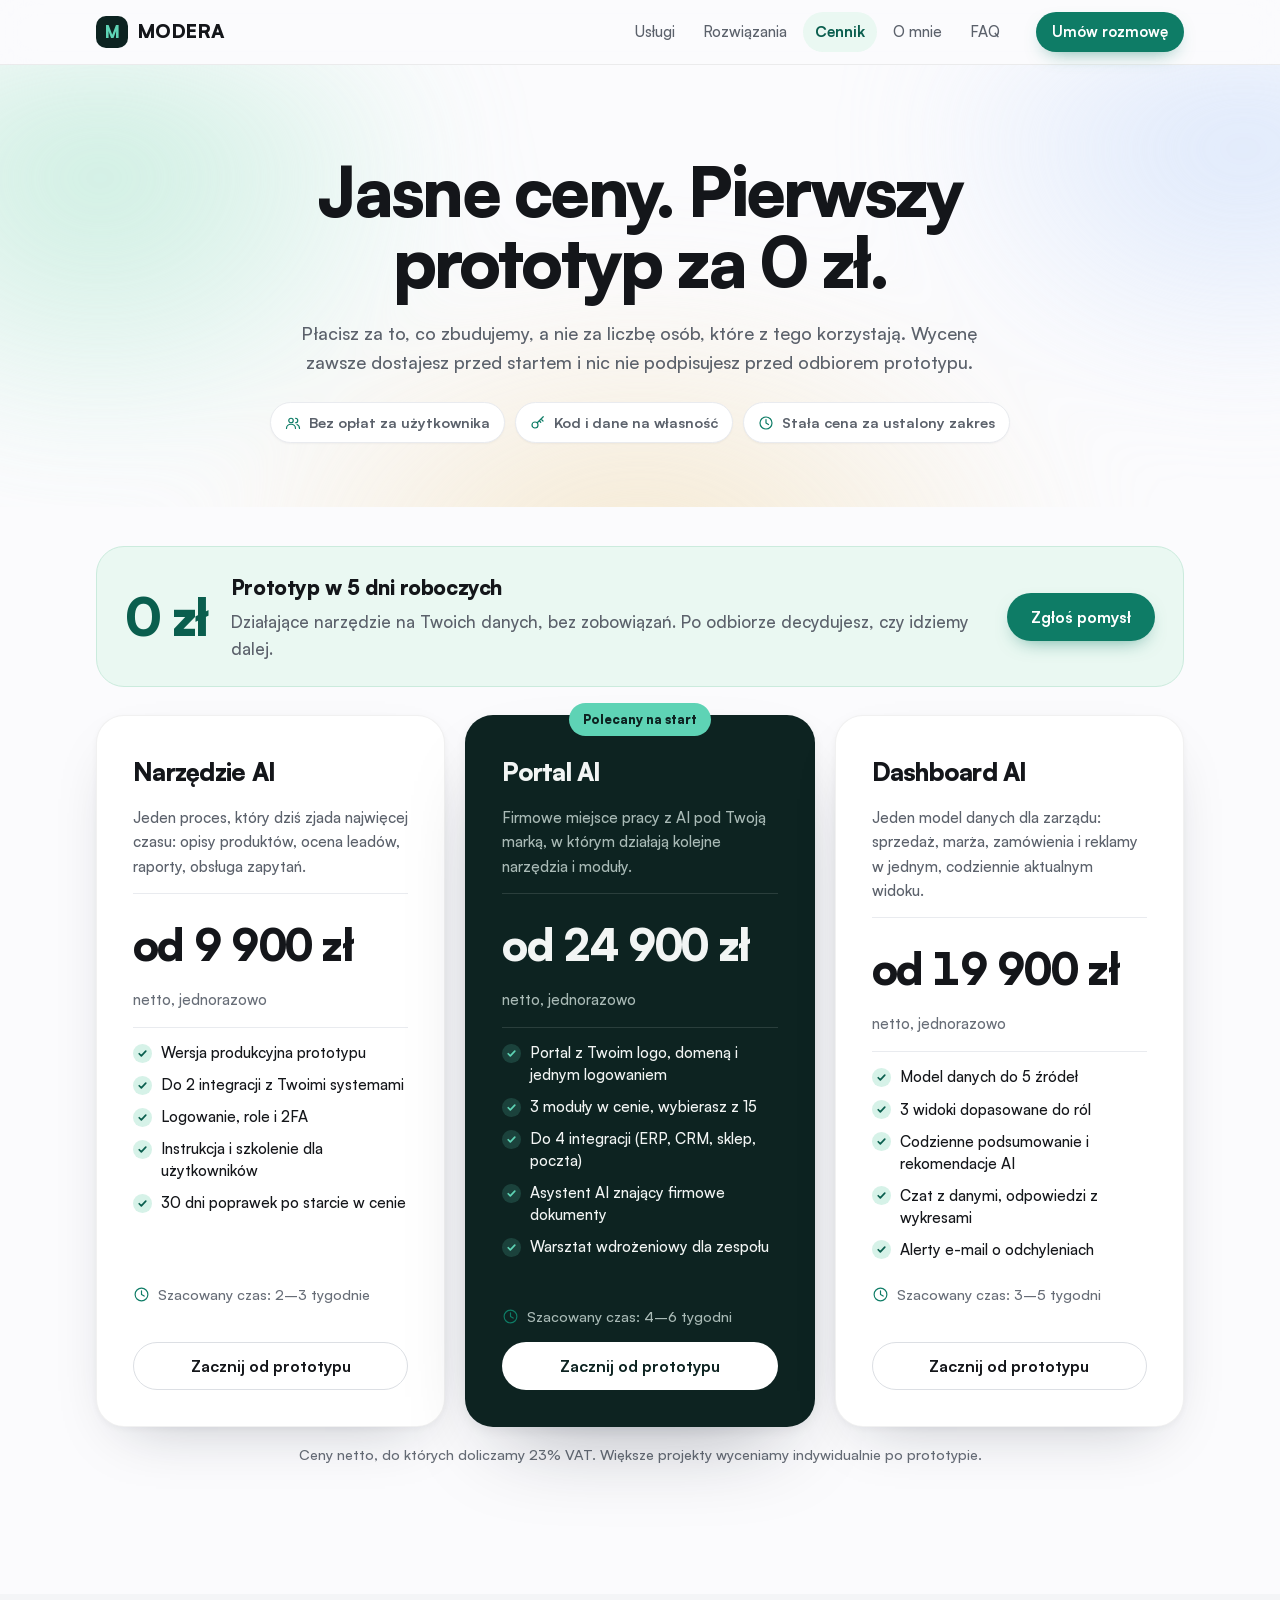
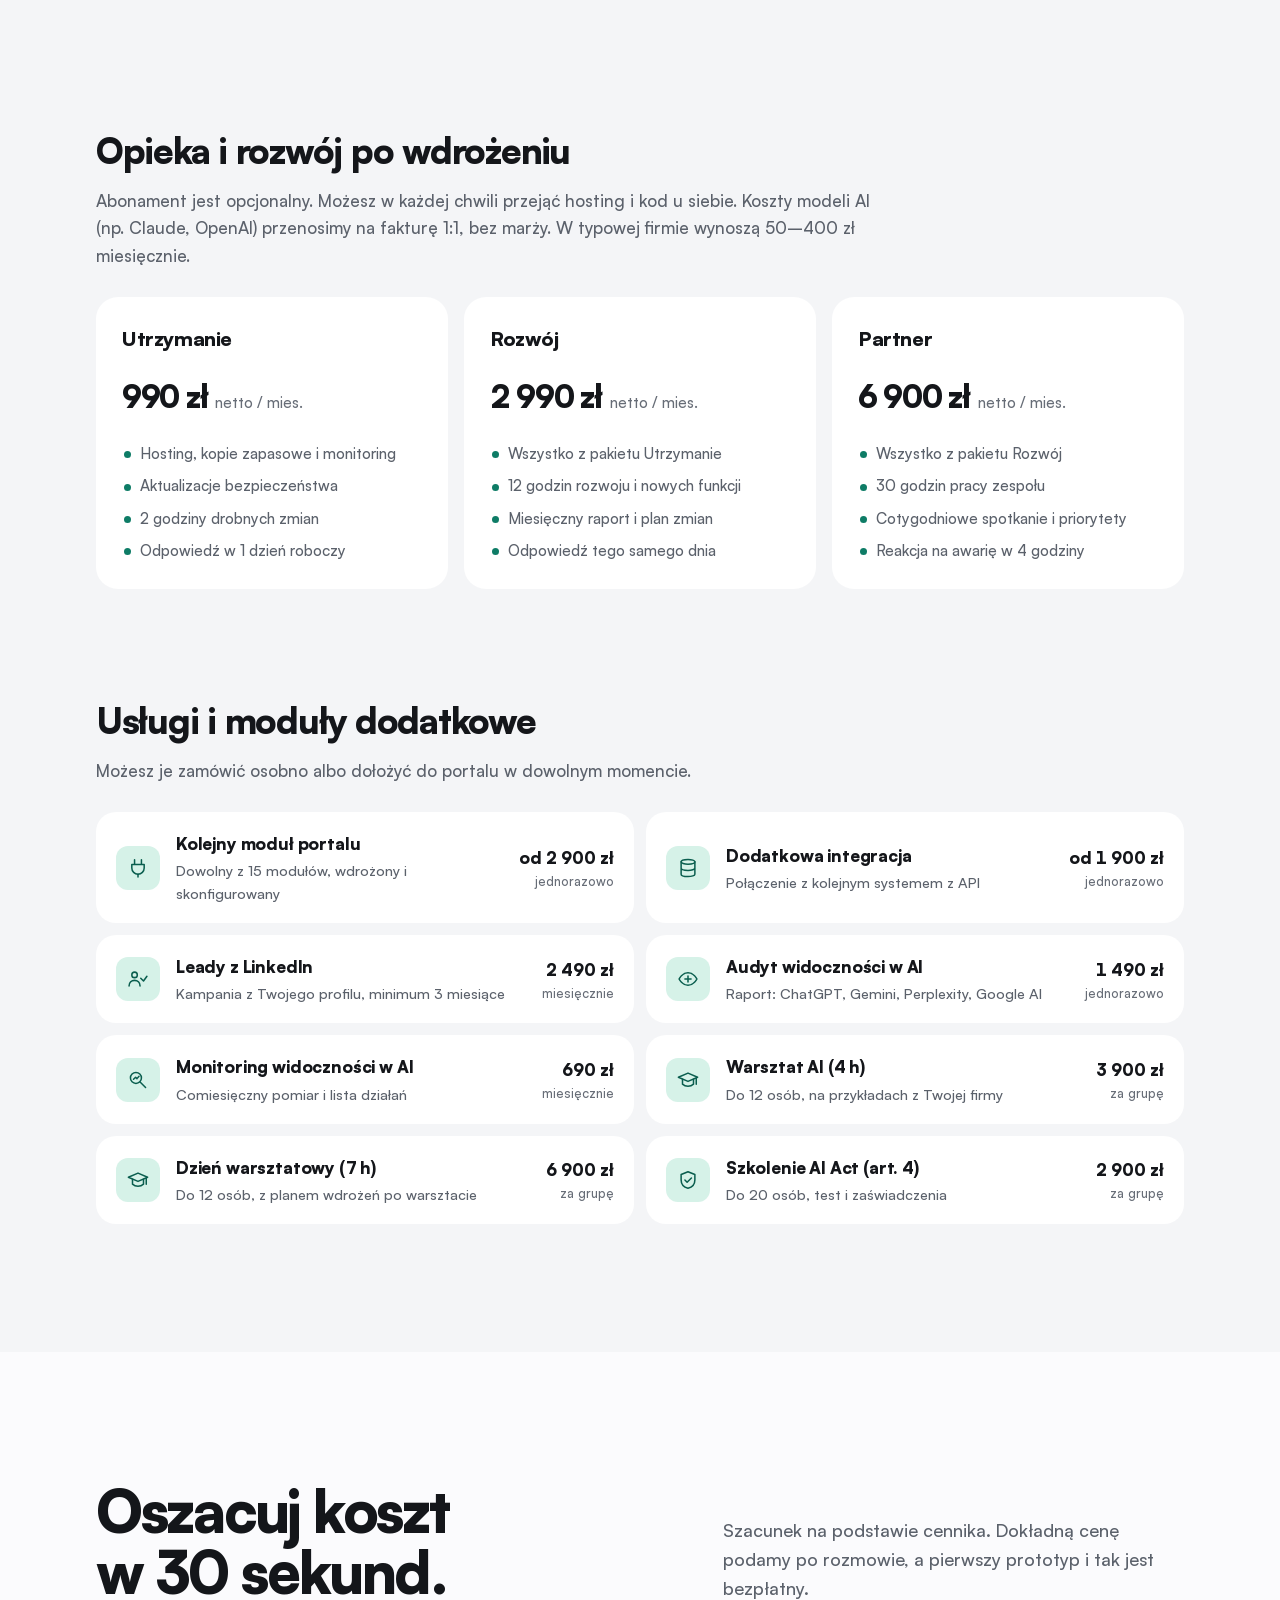
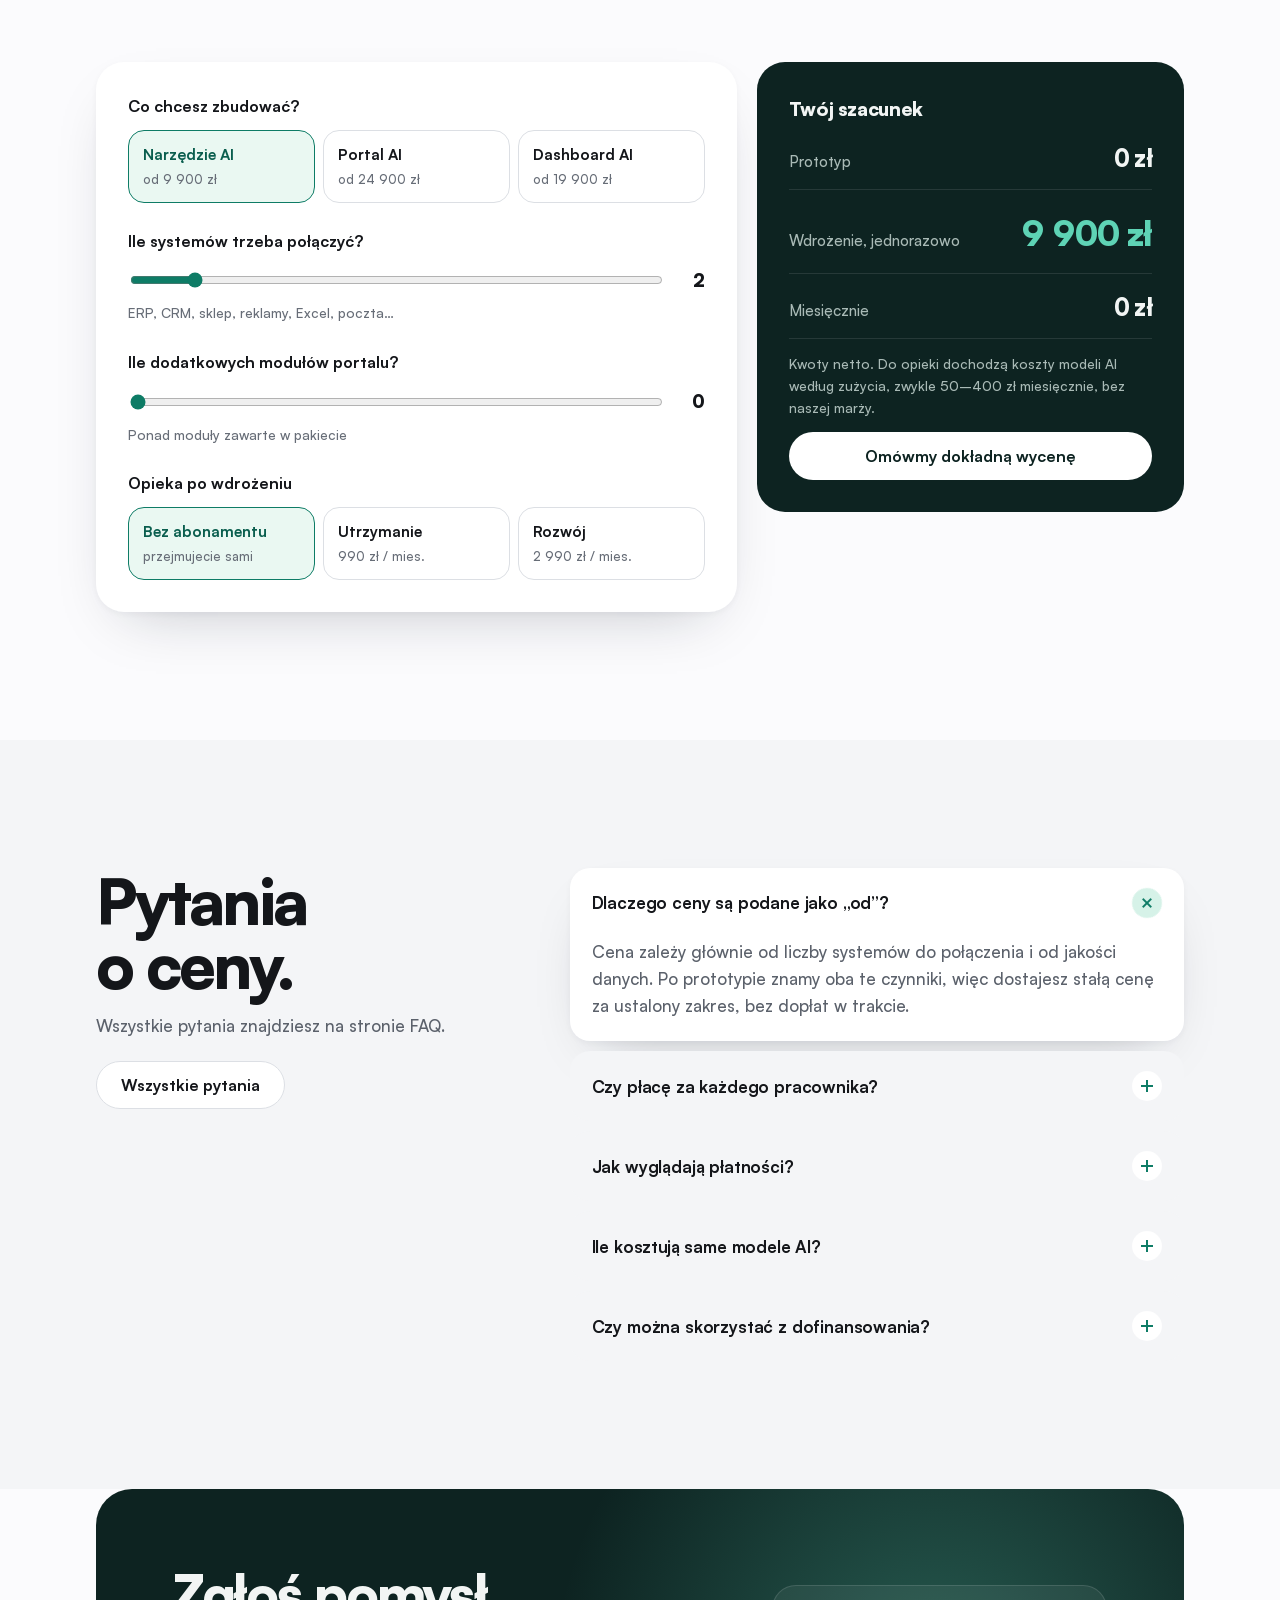
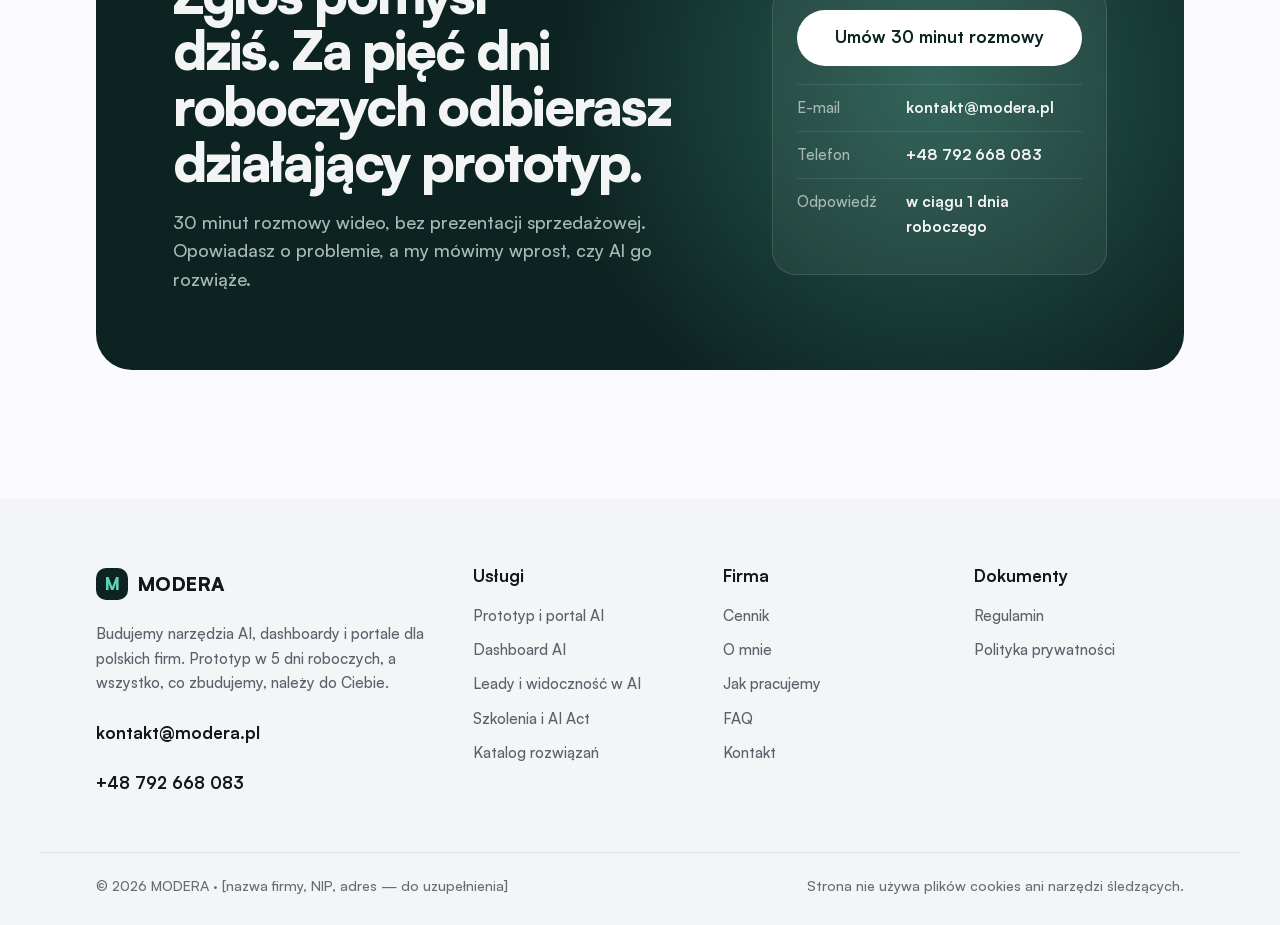
==== cennik.html @ 2c376080 "Nowa sekcja pod hero: systemy, portal AI, efekty" ====
<!DOCTYPE html>
<html lang="pl">
<head>
<meta charset="utf-8">
<meta name="viewport" content="width=device-width, initial-scale=1">
<title>Cennik — MODERA | Ceny wdrożeń AI, portalu i dashboardu</title>
<meta name="description" content="Przejrzyste ceny: prototyp w 5 dni za 0 zł, narzędzie AI od 9 900 zł, portal AI od 24 900 zł, dashboard AI od 19 900 zł. Bez opłat za użytkowników.">
<link rel="canonical" href="https://borkowskiprzemo098.github.io/modera/cennik.html">
<meta name="theme-color" content="#FBFBFD">
<meta property="og:type" content="website">
<meta property="og:locale" content="pl_PL">
<meta property="og:title" content="Cennik — MODERA | Ceny wdrożeń AI, portalu i dashboardu">
<meta property="og:description" content="Przejrzyste ceny: prototyp w 5 dni za 0 zł, narzędzie AI od 9 900 zł, portal AI od 24 900 zł, dashboard AI od 19 900 zł. Bez opłat za użytkowników.">
<meta property="og:image" content="https://borkowskiprzemo098.github.io/modera/assets/og.jpg">
<link rel="icon" href="assets/favicon.svg" type="image/svg+xml">
<link rel="preload" href="assets/fonts/satoshi-900.woff2" as="font" type="font/woff2" crossorigin>
<link rel="preload" href="assets/fonts/satoshi-500.woff2" as="font" type="font/woff2" crossorigin>
<link rel="stylesheet" href="styles.css">
</head>
<body class="page-cennik">
<svg width="0" height="0" class="sprite" aria-hidden="true">
  <defs>
    <symbol id="i-stats" viewBox="0 0 32 32"><path d="M5 27h22M8 22v-6M14 22V10M20 22v-9M26 22V6"/></symbol>
    <symbol id="i-consent" viewBox="0 0 32 32"><path d="M16 4 6 8v8c0 6 4.3 10.5 10 12 5.7-1.5 10-6 10-12V8L16 4Z"/><path d="m11.5 16 3.2 3.2L21 13"/></symbol>
    <symbol id="i-seo" viewBox="0 0 32 32"><circle cx="13" cy="13" r="8"/><path d="m19 19 8 8M9.5 15l3-3 2 2 3-3.5"/></symbol>
    <symbol id="i-aivis" viewBox="0 0 32 32"><path d="M3 16s5-9 13-9 13 9 13 9-5 9-13 9S3 16 3 16Z"/><path d="M16 11.5v9M11.5 16h9"/></symbol>
    <symbol id="i-cms" viewBox="0 0 32 32"><path d="M6 4h14l6 6v18H6V4Z"/><path d="M20 4v6h6M10 16h12M10 21h8"/></symbol>
    <symbol id="i-mail" viewBox="0 0 32 32"><path d="M4 7h24v18H4V7Z"/><path d="m4 8 12 10L28 8"/></symbol>
    <symbol id="i-campaign" viewBox="0 0 32 32"><path d="M5 13v6h5l11 6V7L10 13H5Z"/><path d="M10 19l2 7h4l-2-7M25 12v8"/></symbol>
    <symbol id="i-style" viewBox="0 0 32 32"><path d="M4 4h10v24H4V4Z"/><path d="M14 9l7-3 7 16-14 6"/><path d="M4 11h10M4 18h10"/></symbol>
    <symbol id="i-chat" viewBox="0 0 32 32"><path d="M4 5h18v12H11l-5 4v-4H4V5Z"/><path d="M22 11h6v12h-2v4l-5-4h-8v-2"/></symbol>
    <symbol id="i-funnel" viewBox="0 0 32 32"><path d="M4 5h24l-9 11v10l-6 3V16L4 5Z"/></symbol>
    <symbol id="i-share" viewBox="0 0 32 32"><path d="M13 19l6-6"/><path d="M11 14 8 17a4.2 4.2 0 0 0 6 6l3-3M21 18l3-3a4.2 4.2 0 0 0-6-6l-3 3"/></symbol>
    <symbol id="i-ask" viewBox="0 0 32 32"><path d="M4 5h24v17H13l-6 5v-5H4V5Z"/><path d="M10 17v-3M15 17v-6M20 17v-4"/></symbol>
    <symbol id="i-wave" viewBox="0 0 32 32"><path d="M4 16h3M9 11v10M13 7v18M17 12v8M21 9v14M25 14v4M28 16h1"/></symbol>
    <symbol id="i-plug" viewBox="0 0 32 32"><path d="M11 4v7M21 4v7M7 11h18v5a9 9 0 0 1-18 0v-5Z"/><path d="M16 25v4"/></symbol>
    <symbol id="i-lock" viewBox="0 0 32 32"><path d="M7 14h18v14H7V14Z"/><path d="M11 14V9a5 5 0 0 1 10 0v5M16 19v4"/></symbol>
    <symbol id="i-build" viewBox="0 0 32 32"><path d="M4 28h24M7 28V14l9-8 9 8v14"/><path d="M13 28v-8h6v8"/></symbol>
    <symbol id="i-data" viewBox="0 0 32 32"><ellipse cx="16" cy="7" rx="10" ry="3.5"/><path d="M6 7v18c0 2 4.5 3.5 10 3.5S26 27 26 25V7M6 16c0 2 4.5 3.5 10 3.5S26 18 26 16"/></symbol>
    <symbol id="i-people" viewBox="0 0 32 32"><circle cx="11" cy="10" r="4"/><path d="M3 26c0-5 3.6-8 8-8s8 3 8 8"/><path d="M20 15l4 4 5-7"/></symbol>
    <symbol id="i-school" viewBox="0 0 32 32"><path d="m2 12 14-6 14 6-14 6-14-6Z"/><path d="M8 15v7c2.5 2.3 5 3 8 3s5.5-.7 8-3v-7M28 13v9"/></symbol>
    <symbol id="i-yes" viewBox="0 0 32 32"><path d="m7 16.5 6 6L25 10"/></symbol>
    <symbol id="i-no" viewBox="0 0 32 32"><path d="m9 9 14 14M23 9 9 23"/></symbol>
    <symbol id="i-part" viewBox="0 0 32 32"><path d="M8 16h16"/></symbol>
    <symbol id="i-arrow" viewBox="0 0 32 32"><path d="M5 16h21M18 8l8 8-8 8"/></symbol>
    <symbol id="i-chev" viewBox="0 0 32 32"><path d="m12 7 9 9-9 9"/></symbol>
    <symbol id="i-flag" viewBox="0 0 32 32"><path d="M7 29V4M7 5h17l-4 6 4 6H7"/></symbol>
    <symbol id="i-users" viewBox="0 0 32 32"><circle cx="12" cy="11" r="4.5"/><path d="M3 27c0-5 4-8.5 9-8.5s9 3.5 9 8.5M21 6.5a4.5 4.5 0 0 1 0 9M24 19c3 1 5 3.8 5 8"/></symbol>
    <symbol id="i-key" viewBox="0 0 32 32"><circle cx="10" cy="20" r="6"/><path d="m14.5 15.5 12-12M22 8l4 4M18.5 11.5l3 3"/></symbol>
    <symbol id="i-cart" viewBox="0 0 32 32"><path d="M3 5h4l3 15h15l3-10H9"/><circle cx="12" cy="26" r="2"/><circle cx="23" cy="26" r="2"/></symbol>
    <symbol id="i-sheet" viewBox="0 0 32 32"><path d="M5 5h22v22H5V5Z"/><path d="M5 12h22M5 19h22M13 5v22"/></symbol>
    <symbol id="i-bell" viewBox="0 0 32 32"><path d="M8 22V14a8 8 0 0 1 16 0v8l2 3H6l2-3Z"/><path d="M13 28h6"/></symbol>
    <symbol id="i-spark" viewBox="0 0 32 32"><path d="M16 3v7M16 22v7M3 16h7M22 16h7M7 7l5 5M20 20l5 5M25 7l-5 5M12 20l-5 5"/></symbol>
    <symbol id="i-clock" viewBox="0 0 32 32"><circle cx="16" cy="16" r="12"/><path d="M16 9v7l5 3"/></symbol>
  </defs>
</svg>
<a class="skip" href="#main">Przejdź do treści</a>
<header class="bar" id="top">
  <div class="bar__in">
    <a class="brand" href="index.html">
      <span class="brand__mark" aria-hidden="true">M</span><span class="brand__word">MODERA</span>
    </a>
    <nav class="nav" id="nav" aria-label="Główna nawigacja">
      <a href="index.html#uslugi" data-nav="uslugi">Usługi</a>
      <a href="rozwiazania.html" data-nav="rozwiazania">Rozwiązania</a>
      <a href="cennik.html" data-nav="cennik" aria-current="page">Cennik</a>
      <a href="o-mnie.html" data-nav="o-mnie">O mnie</a>
      <a href="faq.html" data-nav="faq">FAQ</a>
      <a class="nav__cta" href="#kontakt">Umów rozmowę</a>
    </nav>
    <a class="pill pill--accent pill--sm bar__cta" href="#kontakt">Umów rozmowę</a>
    <button class="burger" type="button" aria-expanded="false" aria-controls="nav" aria-label="Otwórz menu"><span></span><span></span></button>
  </div>
</header>

<main id="main">
<section class="phero" aria-labelledby="price-h">
  <div class="hero__glow" aria-hidden="true"></div>
  <div class="wrap">
    <h1 id="price-h">Jasne ceny. Pierwszy prototyp za&nbsp;0&nbsp;zł.</h1>
    <p class="phero__lead">Płacisz za to, co zbudujemy, a nie za liczbę osób, które z tego korzystają. Wycenę zawsze dostajesz przed startem i nic nie podpisujesz przed odbiorem prototypu.</p>
    <div class="phero__meta">
      <span class="tag"><svg class="ic"><use href="#i-users"/></svg>Bez opłat za użytkownika</span>
      <span class="tag"><svg class="ic"><use href="#i-key"/></svg>Kod i dane na własność</span>
      <span class="tag"><svg class="ic"><use href="#i-clock"/></svg>Stała cena za ustalony zakres</span>
    </div>
  </div>
</section>

<section class="sec sec--tight" aria-labelledby="plans-h">
  <div class="wrap">
    <h2 id="plans-h" class="sr">Pakiety wdrożeniowe</h2>
    <div class="free">
      <span class="free__n">0 zł</span>
      <div><h3>Prototyp w 5 dni roboczych</h3><p>Działające narzędzie na Twoich danych, bez zobowiązań. Po odbiorze decydujesz, czy idziemy dalej.</p></div>
      <a class="pill pill--accent" href="#kontakt">Zgłoś pomysł</a>
    </div>

    <div class="plans">
      <article class="plan">
        <h3>Narzędzie AI</h3>
        <p class="plan__for">Jeden proces, który dziś zjada najwięcej czasu: opisy produktów, ocena leadów, raporty, obsługa zapytań.</p>
        <p class="plan__price"><b>od 9 900 zł</b><span>netto, jednorazowo</span></p>
        <ul>
          <li>Wersja produkcyjna prototypu</li>
          <li>Do 2 integracji z Twoimi systemami</li>
          <li>Logowanie, role i 2FA</li>
          <li>Instrukcja i szkolenie dla użytkowników</li>
          <li>30 dni poprawek po starcie w cenie</li>
        </ul>
        <p class="plan__time"><svg class="ic"><use href="#i-clock"/></svg>Szacowany czas: 2–3 tygodnie</p>
        <a class="pill pill--ghost" href="#kontakt">Zacznij od prototypu</a>
      </article>

      <article class="plan plan--hot">
        <span class="plan__badge">Polecany na start</span>
        <h3>Portal AI</h3>
        <p class="plan__for">Firmowe miejsce pracy z AI pod Twoją marką, w którym działają kolejne narzędzia i moduły.</p>
        <p class="plan__price"><b>od 24 900 zł</b><span>netto, jednorazowo</span></p>
        <ul>
          <li>Portal z Twoim logo, domeną i jednym logowaniem</li>
          <li>3 moduły w cenie, wybierasz z 15</li>
          <li>Do 4 integracji (ERP, CRM, sklep, poczta)</li>
          <li>Asystent AI znający firmowe dokumenty</li>
          <li>Warsztat wdrożeniowy dla zespołu</li>
        </ul>
        <p class="plan__time"><svg class="ic"><use href="#i-clock"/></svg>Szacowany czas: 4–6 tygodni</p>
        <a class="pill pill--light" href="#kontakt">Zacznij od prototypu</a>
      </article>

      <article class="plan">
        <h3>Dashboard AI</h3>
        <p class="plan__for">Jeden model danych dla zarządu: sprzedaż, marża, zamówienia i reklamy w jednym, codziennie aktualnym widoku.</p>
        <p class="plan__price"><b>od 19 900 zł</b><span>netto, jednorazowo</span></p>
        <ul>
          <li>Model danych do 5 źródeł</li>
          <li>3 widoki dopasowane do ról</li>
          <li>Codzienne podsumowanie i rekomendacje AI</li>
          <li>Czat z danymi, odpowiedzi z wykresami</li>
          <li>Alerty e-mail o odchyleniach</li>
        </ul>
        <p class="plan__time"><svg class="ic"><use href="#i-clock"/></svg>Szacowany czas: 3–5 tygodni</p>
        <a class="pill pill--ghost" href="#kontakt">Zacznij od prototypu</a>
      </article>
    </div>
    <p class="vat">Ceny netto, do których doliczamy 23% VAT. Większe projekty wyceniamy indywidualnie po prototypie.</p>
  </div>
</section>

<section class="sec sec--grey" aria-labelledby="care-h">
  <div class="wrap">
    <div class="block">
      <h2 id="care-h" class="sub-h">Opieka i rozwój po wdrożeniu</h2>
      <p class="sub-p">Abonament jest opcjonalny. Możesz w każdej chwili przejąć hosting i kod u siebie. Koszty modeli AI (np. Claude, OpenAI) przenosimy na fakturę 1:1, bez marży. W typowej firmie wynoszą 50–400 zł miesięcznie.</p>
      <div class="care">
        <article class="care__card">
          <h3>Utrzymanie</h3>
          <p class="plan__price"><b>990 zł</b><span>netto / mies.</span></p>
          <ul><li>Hosting, kopie zapasowe i monitoring</li><li>Aktualizacje bezpieczeństwa</li><li>2 godziny drobnych zmian</li><li>Odpowiedź w 1 dzień roboczy</li></ul>
        </article>
        <article class="care__card">
          <h3>Rozwój</h3>
          <p class="plan__price"><b>2 990 zł</b><span>netto / mies.</span></p>
          <ul><li>Wszystko z pakietu Utrzymanie</li><li>12 godzin rozwoju i nowych funkcji</li><li>Miesięczny raport i plan zmian</li><li>Odpowiedź tego samego dnia</li></ul>
        </article>
        <article class="care__card">
          <h3>Partner</h3>
          <p class="plan__price"><b>6 900 zł</b><span>netto / mies.</span></p>
          <ul><li>Wszystko z pakietu Rozwój</li><li>30 godzin pracy zespołu</li><li>Cotygodniowe spotkanie i priorytety</li><li>Reakcja na awarię w 4 godziny</li></ul>
        </article>
      </div>
    </div>

    <div class="block">
      <h2 class="sub-h">Usługi i moduły dodatkowe</h2>
      <p class="sub-p">Możesz je zamówić osobno albo dołożyć do portalu w dowolnym momencie.</p>
      <div class="addons">
        <div class="addon"><span class="tile-ic"><svg class="ic"><use href="#i-plug"/></svg></span><div><h3>Kolejny moduł portalu</h3><p>Dowolny z 15 modułów, wdrożony i skonfigurowany</p></div><b>od 2 900 zł<small>jednorazowo</small></b></div>
        <div class="addon"><span class="tile-ic"><svg class="ic"><use href="#i-data"/></svg></span><div><h3>Dodatkowa integracja</h3><p>Połączenie z kolejnym systemem z API</p></div><b>od 1 900 zł<small>jednorazowo</small></b></div>
        <div class="addon"><span class="tile-ic"><svg class="ic"><use href="#i-people"/></svg></span><div><h3>Leady z LinkedIn</h3><p>Kampania z Twojego profilu, minimum 3 miesiące</p></div><b>2 490 zł<small>miesięcznie</small></b></div>
        <div class="addon"><span class="tile-ic"><svg class="ic"><use href="#i-aivis"/></svg></span><div><h3>Audyt widoczności w AI</h3><p>Raport: ChatGPT, Gemini, Perplexity, Google AI</p></div><b>1 490 zł<small>jednorazowo</small></b></div>
        <div class="addon"><span class="tile-ic"><svg class="ic"><use href="#i-seo"/></svg></span><div><h3>Monitoring widoczności w AI</h3><p>Comiesięczny pomiar i lista działań</p></div><b>690 zł<small>miesięcznie</small></b></div>
        <div class="addon"><span class="tile-ic"><svg class="ic"><use href="#i-school"/></svg></span><div><h3>Warsztat AI (4 h)</h3><p>Do 12 osób, na przykładach z Twojej firmy</p></div><b>3 900 zł<small>za grupę</small></b></div>
        <div class="addon"><span class="tile-ic"><svg class="ic"><use href="#i-school"/></svg></span><div><h3>Dzień warsztatowy (7 h)</h3><p>Do 12 osób, z planem wdrożeń po warsztacie</p></div><b>6 900 zł<small>za grupę</small></b></div>
        <div class="addon"><span class="tile-ic"><svg class="ic"><use href="#i-consent"/></svg></span><div><h3>Szkolenie AI Act (art. 4)</h3><p>Do 20 osób, test i zaświadczenia</p></div><b>2 900 zł<small>za grupę</small></b></div>
      </div>
    </div>
  </div>
</section>

<section class="sec" id="kalkulator" aria-labelledby="est-h">
  <div class="wrap">
    <div class="head">
      <h2 id="est-h">Oszacuj koszt w&nbsp;30 sekund.</h2>
      <p>Szacunek na podstawie cennika. Dokładną cenę podamy po rozmowie, a pierwszy prototyp i tak jest bezpłatny.</p>
    </div>
    <div class="est" id="est">
      <div class="est__form" role="group" aria-label="Parametry wyceny">
        <fieldset>
          <legend>Co chcesz zbudować?</legend>
          <div class="seg">
            <label><input type="radio" name="base" value="9900" checked><span>Narzędzie AI<small>od 9 900 zł</small></span></label>
            <label><input type="radio" name="base" value="24900"><span>Portal AI<small>od 24 900 zł</small></span></label>
            <label><input type="radio" name="base" value="19900"><span>Dashboard AI<small>od 19 900 zł</small></span></label>
          </div>
        </fieldset>
        <fieldset>
          <legend>Ile systemów trzeba połączyć?</legend>
          <div class="range"><input type="range" name="int" min="1" max="10" value="2" aria-label="Liczba systemów do połączenia"><output name="intOut">2</output><small>ERP, CRM, sklep, reklamy, Excel, poczta…</small></div>
        </fieldset>
        <fieldset>
          <legend>Ile dodatkowych modułów portalu?</legend>
          <div class="range"><input type="range" name="mod" min="0" max="12" value="0" aria-label="Liczba dodatkowych modułów"><output name="modOut">0</output><small>Ponad moduły zawarte w pakiecie</small></div>
        </fieldset>
        <fieldset>
          <legend>Opieka po wdrożeniu</legend>
          <div class="seg">
            <label><input type="radio" name="care" value="0" checked><span>Bez abonamentu<small>przejmujecie sami</small></span></label>
            <label><input type="radio" name="care" value="990"><span>Utrzymanie<small>990 zł / mies.</small></span></label>
            <label><input type="radio" name="care" value="2990"><span>Rozwój<small>2 990 zł / mies.</small></span></label>
          </div>
        </fieldset>
      </div>
      <aside class="est__out" aria-live="polite">
        <h3>Twój szacunek</h3>
        <div class="est__row"><span>Prototyp</span><b>0 zł</b></div>
        <div class="est__row est__row--big"><span>Wdrożenie, jednorazowo</span><b id="estOne">9 900 zł</b></div>
        <div class="est__row"><span>Miesięcznie</span><b id="estMon">0 zł</b></div>
        <p class="est__note">Kwoty netto. Do opieki dochodzą koszty modeli AI według zużycia, zwykle 50–400 zł miesięcznie, bez naszej marży.</p>
        <a class="pill pill--light pill--block" href="#kontakt">Omówmy dokładną wycenę</a>
      </aside>
    </div>
  </div>
</section>

<section class="sec sec--grey" aria-labelledby="pfaq-h">
  <div class="wrap faq">
    <div class="faq__head">
      <h2 id="pfaq-h">Pytania o&nbsp;ceny.</h2>
      <p>Wszystkie pytania znajdziesz na stronie FAQ.</p>
      <a class="pill pill--ghost" href="faq.html">Wszystkie pytania</a>
    </div>
    <div class="faq__list">
      <details open><summary>Dlaczego ceny są podane jako „od”?</summary><p>Cena zależy głównie od liczby systemów do połączenia i od jakości danych. Po prototypie znamy oba te czynniki, więc dostajesz stałą cenę za ustalony zakres, bez dopłat w trakcie.</p></details>
      <details><summary>Czy płacę za każdego pracownika?</summary><p>Nie. Zapraszasz tyle osób, ile potrzebujesz. Płacisz za wdrożenie i ewentualnie za opiekę, nigdy za liczbę kont.</p></details>
      <details><summary>Jak wyglądają płatności?</summary><p>Standardowo 40% przy starcie wersji produkcyjnej, 60% po odbiorze. Abonament opieki rozliczamy miesięcznie z góry, z miesięcznym okresem wypowiedzenia.</p></details>
      <details><summary>Ile kosztują same modele AI?</summary><p>To zależy od intensywności użycia. W typowej firmie 10–50 osób wynoszą od 50 do 400 zł miesięcznie. Przenosimy je na fakturę 1:1 albo podpinamy Twoje konto u dostawcy.</p></details>
      <details><summary>Czy można skorzystać z dofinansowania?</summary><p>Wiele programów regionalnych i KPO wspiera cyfryzację MŚP. Na życzenie przygotujemy opis zakresu i harmonogram potrzebny do wniosku.</p></details>
    </div>
  </div>
</section>
<section class="cta-sec" id="kontakt" aria-labelledby="cta-h">
  <div class="wrap">
    <div class="cta">
      <div class="cta__copy">
        <h2 id="cta-h">Zgłoś pomysł dziś. Za pięć dni roboczych odbierasz działający prototyp.</h2>
        <p>30 minut rozmowy wideo, bez prezentacji sprzedażowej. Opowiadasz o problemie, a my mówimy wprost, czy AI go rozwiąże.</p>
      </div>
      <div class="cta__card">
        <a class="pill pill--light pill--lg pill--block" href="mailto:kontakt@modera.pl?subject=Bezp%C5%82atna%20rozmowa%20%E2%80%94%20prototyp%20w%205%20dni">Umów 30 minut rozmowy</a>
        <dl>
          <div><dt>E-mail</dt><dd><a href="mailto:kontakt@modera.pl">kontakt@modera.pl</a></dd></div>
          <div><dt>Telefon</dt><dd><a href="tel:+48792668083">+48 792 668 083</a></dd></div>
          <div><dt>Odpowiedź</dt><dd>w ciągu 1 dnia roboczego</dd></div>
        </dl>
      </div>
    </div>
  </div>
</section>

</main>
<footer class="foot">
  <div class="wrap foot__grid">
    <div>
      <a class="brand" href="index.html"><span class="brand__mark" aria-hidden="true">M</span><span class="brand__word">MODERA</span></a>
      <p class="foot__about">Budujemy narzędzia AI, dashboardy i portale dla polskich firm. Prototyp w 5 dni roboczych, a wszystko, co zbudujemy, należy do Ciebie.</p>
      <p class="foot__contact"><a href="mailto:kontakt@modera.pl">kontakt@modera.pl</a><a href="tel:+48792668083">+48 792 668 083</a></p>
    </div>
    <nav aria-label="Usługi"><p class="foot__h">Usługi</p><a href="index.html#portal">Prototyp i portal AI</a><a href="index.html#dashboard">Dashboard AI</a><a href="index.html#leady">Leady i widoczność w AI</a><a href="index.html#szkolenia">Szkolenia i AI Act</a><a href="rozwiazania.html">Katalog rozwiązań</a></nav>
    <nav aria-label="Firma"><p class="foot__h">Firma</p><a href="cennik.html">Cennik</a><a href="o-mnie.html">O mnie</a><a href="index.html#tydzien">Jak pracujemy</a><a href="faq.html">FAQ</a><a href="#kontakt">Kontakt</a></nav>
    <nav aria-label="Dokumenty"><p class="foot__h">Dokumenty</p><a href="regulamin.html">Regulamin</a><a href="polityka-prywatnosci.html">Polityka prywatności</a></nav>
  </div>
  <div class="wrap foot__legal"><span>© 2026 MODERA · [nazwa firmy, NIP, adres — do uzupełnienia]</span><span>Strona nie używa plików cookies ani narzędzi śledzących.</span></div>
</footer>

<script src="app.js" defer></script>
</body>
</html>
---- styles.css ----
/* MODERA — jasny bento (inspiracja: oryginał + portfolio PBDesign) */
@font-face{font-family:"Satoshi";src:url(assets/fonts/satoshi-500.woff2) format("woff2");font-weight:400 500;font-style:normal;font-display:swap}
@font-face{font-family:"Satoshi";src:url(assets/fonts/satoshi-700.woff2) format("woff2");font-weight:600 700;font-style:normal;font-display:swap}
@font-face{font-family:"Satoshi";src:url(assets/fonts/satoshi-900.woff2) format("woff2");font-weight:800 900;font-style:normal;font-display:swap}
@view-transition{navigation:auto}
::view-transition-old(root),::view-transition-new(root){animation-duration:.28s;animation-timing-function:cubic-bezier(.22,1,.36,1)}
:root{
  --paper:#FBFBFD;
  --grey:#F4F5F7;
  --grey-2:#E9EBEF;
  --line:#DCDFE4;
  --ink:#14161A;
  --ink-2:#5B616B;
  --ink-3:#676D77;
  --accent:#0E7C66;
  --accent-deep:#0A5E4E;
  --accent-hi:#5ED3B5;
  --mint:#D6F2E8;
  --mint-2:#EAF8F2;
  --sky:#DDE8FB;
  --dark:#0D2321;
  --dark-2:#14332F;
  --on-dark:#F2F5F4;
  --on-dark-2:#A9BAB6;
  --up:#0E7C66;
  --down:#C2410C;

  --f:"Satoshi",-apple-system,BlinkMacSystemFont,"Segoe UI",system-ui,sans-serif;
  --wrap:1200px;
  --gut:clamp(16px,5vw,56px);
  --sec:clamp(80px,10vw,140px);
  --r:28px;
  --r-sm:18px;
  --ease:cubic-bezier(.22,1,.36,1);
  --shadow:0 2px 6px rgba(16,24,40,.04),0 24px 60px -30px rgba(16,24,40,.28);
  --shadow-lg:0 4px 12px rgba(16,24,40,.06),0 40px 90px -40px rgba(16,24,40,.38);
  color-scheme:light;
}
*,*::before,*::after{box-sizing:border-box}
html{scroll-behavior:smooth;scroll-padding-top:80px;-webkit-text-size-adjust:100%}
body{margin:0;background:var(--paper);color:var(--ink);font:500 1.0625rem/1.6 var(--f);-webkit-font-smoothing:antialiased;overflow-x:hidden}
img,video,svg{display:block;max-width:100%}
a{color:inherit;text-underline-offset:.2em}
h1,h2,h3{margin:0;font-weight:900;letter-spacing:-.03em;text-wrap:balance}
p{margin:0}
::selection{background:var(--accent);color:#fff}
:focus-visible{outline:3px solid var(--accent);outline-offset:3px}
.sec--dark :focus-visible,.cta :focus-visible{outline-color:var(--accent-hi)}
html{scrollbar-color:#C4C8CF var(--paper)}
::-webkit-scrollbar{width:11px;height:11px}
::-webkit-scrollbar-track{background:var(--paper)}
::-webkit-scrollbar-thumb{background:#C4C8CF;border-radius:99px;border:3px solid var(--paper)}
.sr{position:absolute;width:1px;height:1px;overflow:hidden;clip:rect(0 0 0 0);white-space:nowrap}
.skip{position:absolute;left:12px;top:-60px;z-index:100;background:var(--ink);color:#fff;padding:10px 16px;border-radius:99px;font-weight:700}
.skip:focus{top:12px}
.sprite{position:absolute}
.ic{width:1.1em;height:1.1em;fill:none;stroke:currentColor;stroke-width:2.2;stroke-linecap:round;stroke-linejoin:round;flex:none}
.wrap{max-width:var(--wrap);margin:0 auto;padding:0 var(--gut)}
.accent{color:var(--accent)}
b,strong{font-weight:700}

/* ---------- buttons ---------- */
.pill{display:inline-flex;align-items:center;justify-content:center;gap:.5em;min-height:48px;padding:.8em 1.5em;border-radius:999px;font:700 1rem/1 var(--f);text-decoration:none;border:0;cursor:pointer;transition:background-color .2s,transform .3s var(--ease),box-shadow .3s var(--ease)}
.pill--sm{min-height:40px;padding:.6em 1.1em;font-size:.92rem}
.pill--lg{min-height:56px;padding:.9em 1.8em;font-size:1.06rem}
.pill--block{width:100%}
.pill--accent{background:var(--accent);color:#fff;box-shadow:0 8px 20px -10px rgba(14,124,102,.7)}
.pill--accent:hover{background:var(--accent-deep);transform:translateY(-2px);box-shadow:0 14px 28px -12px rgba(14,124,102,.8)}
.pill--light{background:#fff;color:var(--dark)}
.pill--light:hover{background:var(--mint);transform:translateY(-2px)}
.pill:active{transform:translateY(0) scale(.98)}
.textlink{display:inline-flex;align-items:center;gap:.3em;font-weight:700;color:var(--accent);text-decoration:none}
.textlink .ic{width:.95em;height:.95em;stroke-width:3;transition:transform .3s var(--ease)}
.textlink:hover .ic{transform:translateX(4px)}
.textlink:hover{color:var(--accent-deep)}
.textlink--light{color:var(--accent-hi)}
.textlink--light:hover{color:#fff}

/* ---------- header ---------- */
.bar{position:sticky;top:0;z-index:50;background:rgba(251,251,253,.82);-webkit-backdrop-filter:saturate(1.8) blur(18px);backdrop-filter:saturate(1.8) blur(18px);border-bottom:1px solid rgba(20,22,26,.07)}
.bar__in{max-width:var(--wrap);margin:0 auto;padding:0 var(--gut);height:64px;display:flex;align-items:center;gap:24px}
.brand{display:inline-flex;align-items:center;gap:10px;text-decoration:none;color:var(--ink)}
.brand__mark{display:grid;place-items:center;width:32px;height:32px;border-radius:10px;background:var(--dark);color:var(--accent-hi);font:900 1.05rem/1 var(--f)}
.brand__word{font:900 1.2rem/1 var(--f);letter-spacing:.02em}
.nav{display:flex;align-items:center;gap:4px;margin-left:auto}
.nav a{padding:8px 12px;border-radius:99px;font-size:.95rem;font-weight:500;text-decoration:none;color:var(--ink-2);transition:color .2s,background-color .2s}
.nav a:hover{color:var(--ink);background:var(--grey)}
.nav__cta{display:none}
.burger{display:none;margin-left:auto;width:44px;height:44px;border:0;border-radius:99px;background:var(--grey);cursor:pointer;flex-direction:column;justify-content:center;gap:6px;padding:0 13px}
.burger span{display:block;height:2px;background:var(--ink);border-radius:2px;transition:transform .35s var(--ease)}
.burger[aria-expanded="true"] span:first-child{transform:translateY(4px) rotate(45deg)}
.burger[aria-expanded="true"] span:last-child{transform:translateY(-4px) rotate(-45deg)}

/* ---------- hero ---------- */
.hero{position:relative;padding:clamp(56px,8vw,104px) 0 clamp(64px,7vw,96px);overflow:hidden;isolation:isolate}
.hero__glow{position:absolute;inset:-10% -10% auto;height:900px;z-index:-1;pointer-events:none;
  background:
   radial-gradient(38% 46% at 14% 22%,var(--mint) 0,transparent 70%),
   radial-gradient(34% 40% at 88% 16%,var(--sky) 0,transparent 70%),
   radial-gradient(40% 40% at 60% 70%,#F3EEDF 0,transparent 70%);
  filter:blur(10px);opacity:.9}
.hero__copy{text-align:center;display:flex;flex-direction:column;align-items:center}
.hero h1{font-size:clamp(2.6rem,6.4vw,5.6rem);line-height:1.02;letter-spacing:-.04em;max-width:15ch}
.hero__lead{max-width:40em;margin-top:24px;font-size:clamp(1.06rem,1.5vw,1.25rem);color:var(--ink-2);line-height:1.55}
.hero__actions{display:flex;flex-wrap:wrap;align-items:center;justify-content:center;gap:12px 28px;margin-top:32px}

.stage{position:relative;max-width:980px;margin:clamp(48px,6vw,72px) auto 0;padding:0 clamp(0px,6vw,90px)}
.browser{margin:0;background:#fff;border-radius:22px;box-shadow:var(--shadow-lg);overflow:hidden;border:1px solid rgba(20,22,26,.06)}
.browser__bar{display:flex;align-items:center;gap:7px;padding:12px 16px;background:#F7F8FA;border-bottom:1px solid var(--grey-2)}
.browser__bar i{width:11px;height:11px;border-radius:50%;background:#E1E3E8}
.browser__bar span{margin:0 auto;font-size:.82rem;color:var(--ink-3);background:#fff;border:1px solid var(--grey-2);border-radius:99px;padding:4px 18px}
.browser__screen{aspect-ratio:16/9;background:#E8EAEE}
.browser__video{width:100%;height:100%;object-fit:cover}

.float{position:absolute;background:rgba(255,255,255,.92);-webkit-backdrop-filter:blur(14px);backdrop-filter:blur(14px);border:1px solid rgba(20,22,26,.06);border-radius:20px;box-shadow:var(--shadow);padding:16px 18px;animation:bob 7s ease-in-out infinite}
.float__title{font-size:.8rem;font-weight:700;color:var(--ink-3);letter-spacing:.01em}
.float--build{left:0;top:18%;width:250px}
.float--kpi{right:0;top:6%;width:230px;animation-delay:-2.5s}
.float--chat{right:2%;bottom:-8%;width:300px;animation-delay:-4.5s;padding:14px}
@keyframes bob{0%,100%{transform:translateY(0)}50%{transform:translateY(-8px)}}
.days{list-style:none;margin:12px 0 10px;padding:0;display:grid;grid-template-columns:repeat(5,1fr);gap:5px}
.days li{text-align:center;font-size:.8rem;font-weight:700;padding:8px 0;border-radius:10px;background:var(--grey);color:var(--ink-3)}
.days .is-done{background:var(--mint);color:var(--accent-deep)}
.days .is-now{background:var(--accent);color:#fff}
.float__meta{display:flex;align-items:center;gap:7px;font-size:.8rem;color:var(--ink-2)}
.dot{width:7px;height:7px;border-radius:50%;background:var(--accent);box-shadow:0 0 0 4px var(--mint);animation:pulse 2s ease-in-out infinite}
@keyframes pulse{50%{box-shadow:0 0 0 7px rgba(214,242,232,.4)}}
.float__num{margin-top:4px;font-size:1.45rem;font-weight:900;letter-spacing:-.02em;font-variant-numeric:tabular-nums}
.float__num em{font-style:normal;font-size:.8rem;font-weight:700;color:var(--up);background:var(--mint-2);border-radius:99px;padding:3px 7px;vertical-align:4px;margin-left:4px}
.minibars{display:flex;align-items:flex-end;gap:5px;height:54px;margin-top:10px}
.minibars i{flex:1;height:var(--h);background:var(--grey-2);border-radius:5px}
.minibars .is-hot{background:var(--accent)}
.bubble{font-size:.86rem;line-height:1.45;padding:10px 12px;border-radius:14px 14px 14px 4px;background:var(--grey);color:var(--ink)}
.bubble--me{margin:0 0 8px auto;width:fit-content;background:var(--accent);color:#fff;border-radius:14px 14px 4px 14px;font-weight:700}

.stats{list-style:none;margin:clamp(72px,8vw,104px) auto 0;padding:0;display:grid;grid-template-columns:repeat(4,1fr);background:#fff;border-radius:var(--r);box-shadow:var(--shadow);border:1px solid rgba(20,22,26,.05)}
.stats li{padding:26px 28px;display:flex;flex-direction:column;gap:6px}
.stats li+li{border-left:1px solid var(--grey-2)}
.stats b{font-size:clamp(1.9rem,3vw,2.6rem);font-weight:900;letter-spacing:-.035em;line-height:1;color:var(--ink);font-variant-numeric:tabular-nums}
.stats li:first-child b{color:var(--accent)}
.stats span{font-size:.95rem;color:var(--ink-2);line-height:1.4}

/* ---------- tools marquee ---------- */
.tools{padding:8px 0 56px}
.tools__label{text-align:center;font-size:.92rem;color:var(--ink-3);margin-bottom:18px}
.marquee{display:flex;overflow:hidden;-webkit-mask-image:linear-gradient(90deg,transparent,#000 12%,#000 88%,transparent);mask-image:linear-gradient(90deg,transparent,#000 12%,#000 88%,transparent)}
.marquee__track{list-style:none;margin:0;padding:0;display:flex;flex:none;gap:48px;padding-right:48px;animation:slide 48s linear infinite}
.marquee__track li{font-size:1.25rem;font-weight:700;color:var(--ink-3);white-space:nowrap;letter-spacing:-.01em}
.marquee:hover .marquee__track{animation-play-state:paused}
@keyframes slide{to{transform:translateX(-100%)}}

/* ---------- sections ---------- */
.sec{padding:var(--sec) 0}
.sec--grey{background:var(--grey)}
.sec--dark{background:var(--dark);color:var(--on-dark)}
.head{display:grid;grid-template-columns:minmax(0,1.1fr) minmax(0,.9fr);gap:20px 64px;align-items:end;margin-bottom:clamp(40px,5vw,60px)}
.head h2{font-size:clamp(2.2rem,4.6vw,4rem);line-height:1.04;letter-spacing:-.04em}
.head p{font-size:1.12rem;color:var(--ink-2);max-width:34em}
.head--light p{color:var(--on-dark-2)}
.badge{display:inline-block;margin-left:4px;padding:3px 10px;border-radius:99px;background:var(--dark-2);color:var(--accent-hi);font-size:.8rem;font-weight:700;vertical-align:2px}
.tile__cat{font-size:.85rem;font-weight:700;color:var(--accent);margin-bottom:10px}
.tile-ic{display:grid;place-items:center;width:52px;height:52px;border-radius:16px;background:var(--mint);color:var(--accent-deep)}
.tile-ic .ic{width:26px;height:26px;stroke-width:2}

/* ---------- problems ---------- */
.probs{display:grid;grid-template-columns:repeat(2,1fr);gap:20px}
.prob{background:#fff;border-radius:var(--r);padding:clamp(26px,3vw,38px);display:flex;flex-direction:column;gap:12px;transition:transform .4s var(--ease),box-shadow .4s var(--ease)}
.prob:hover{transform:translateY(-4px);box-shadow:var(--shadow)}
.prob h3{font-size:1.6rem;line-height:1.1;margin-top:8px}
.prob>p{color:var(--ink-2)}
.prob__fix{margin-top:auto!important;padding-top:16px;border-top:1px solid var(--grey-2);color:var(--ink)!important;font-weight:500}
.prob__fix b{display:block;font-size:.82rem;color:var(--accent);margin-bottom:4px}

/* ---------- bento ---------- */
.bento{display:grid;grid-template-columns:repeat(12,1fr);gap:20px}
.tile{position:relative;border-radius:var(--r);overflow:hidden;background:var(--grey);min-height:420px;display:flex;flex-direction:column;transition:transform .45s var(--ease),box-shadow .45s var(--ease)}
.tile:hover{transform:translateY(-4px);box-shadow:var(--shadow-lg)}
.tile__copy{position:relative;z-index:1;padding:clamp(26px,3vw,40px);display:flex;flex-direction:column;gap:12px;max-width:34em}
.tile h3{font-size:clamp(1.7rem,2.6vw,2.3rem);line-height:1.06}
.tile__copy>p:not(.tile__cat){color:var(--ink-2)}
.tile .textlink{margin-top:6px}
.tile--portal{grid-column:span 7}
.tile__media--video{margin:auto clamp(26px,3vw,40px) 0;border-radius:18px 18px 0 0;overflow:hidden;aspect-ratio:16/9;box-shadow:var(--shadow);background:#DDE0E4}
.tile__media--video video{width:100%;height:100%;object-fit:cover}
.tile--dark{background:var(--dark);color:var(--on-dark)}
.tile--dark .tile__cat{color:var(--accent-hi)}
.tile--dark .tile__copy>p:not(.tile__cat){color:var(--on-dark-2)}
.tile--dash{grid-column:span 5}
.dashmini{margin:auto clamp(26px,3vw,40px) clamp(26px,3vw,40px);display:grid;grid-template-columns:1fr 1fr;gap:10px}
.dashmini>div{background:var(--dark-2);border-radius:16px;padding:14px 16px;display:flex;flex-direction:column;gap:2px}
.dashmini span{font-size:.8rem;color:var(--on-dark-2)}
.dashmini b{font-size:1.5rem;font-weight:900;letter-spacing:-.02em;font-variant-numeric:tabular-nums}
.dashmini em{font-style:normal;font-size:.8rem;font-weight:700}
.dashmini .up{color:var(--accent-hi)}.dashmini .down{color:#FDBA8C}
.dashmini__alert{grid-column:1/-1;flex-direction:row!important;align-items:center;gap:10px!important;font-size:.9rem;color:var(--on-dark);background:rgba(94,211,181,.12)!important;border:1px solid rgba(94,211,181,.3)}
.dashmini__alert::before{content:"";width:8px;height:8px;border-radius:50%;background:#FDBA8C;flex:none}
.tile--photo{grid-column:span 6;min-height:640px;color:#fff;justify-content:flex-end}
.tile--photo img{position:absolute;inset:0;width:100%;height:62%;object-fit:cover;object-position:center 22%;transition:transform 1.2s var(--ease)}
.tile--photo{background:var(--dark)}
.tile--photo:hover img{transform:scale(1.04)}
.tile--photo::after{content:"";position:absolute;left:0;right:0;top:0;height:62%;background:linear-gradient(180deg,rgba(13,35,33,0) 55%,var(--dark) 100%)}
.tile--photo .tile__cat{color:var(--accent-hi)}
.tile--photo .tile__copy>p:not(.tile__cat){color:rgba(255,255,255,.86)}

/* ---------- configurator ---------- */
.cfg{display:grid;grid-template-columns:minmax(0,1.08fr) minmax(0,.92fr);gap:clamp(24px,3.5vw,48px);align-items:start}
.cfg__plates{display:grid;grid-template-columns:repeat(3,1fr);gap:12px}
.mod{position:relative;display:flex;flex-direction:column;align-items:flex-start;gap:12px;min-height:124px;padding:16px;background:#fff;color:var(--ink);border:2px solid transparent;border-radius:var(--r-sm);text-align:left;font:inherit;cursor:pointer;transition:border-color .25s,transform .35s var(--ease),box-shadow .35s var(--ease)}
.mod:hover{transform:translateY(-3px);box-shadow:var(--shadow)}
.mod__ic{display:grid;place-items:center;width:40px;height:40px;border-radius:12px;background:var(--grey);color:var(--ink-2);transition:background-color .25s,color .25s}
.mod__ic .ic{width:22px;height:22px;stroke-width:2}
.mod__name{font-size:.95rem;font-weight:700;line-height:1.2;letter-spacing:-.01em}
.mod__no{font-size:.8rem;font-weight:700;color:var(--ink-3);letter-spacing:.04em}
.mod__state{position:absolute;right:12px;top:12px;width:22px;height:22px;border-radius:50%;border:2px solid var(--grey-2);display:grid;place-items:center;transition:background-color .25s,border-color .25s,transform .4s var(--ease)}
.mod__state svg{width:13px;height:13px;stroke:#fff;stroke-width:4;fill:none;stroke-linecap:round;stroke-linejoin:round;opacity:0;transition:opacity .2s}
.mod[aria-pressed="true"]{border-color:var(--accent)}
.mod[aria-pressed="true"] .mod__ic{background:var(--mint);color:var(--accent-deep)}
.mod[aria-pressed="true"] .mod__state{background:var(--accent);border-color:var(--accent);transform:scale(1.08)}
.mod[aria-pressed="true"] .mod__state svg{opacity:1}

.cfg__preview{position:sticky;top:88px}
.win{background:#fff;border-radius:22px;box-shadow:var(--shadow-lg);overflow:hidden}
.win__bar{display:flex;align-items:center;gap:7px;padding:12px 16px;background:#F7F8FA;border-bottom:1px solid var(--grey-2)}
.win__bar i{width:10px;height:10px;border-radius:50%;background:#E1E3E8}
.win__bar span{margin-left:12px;font-size:.8rem;color:var(--ink-3);background:#fff;border:1px solid var(--grey-2);border-radius:99px;padding:3px 14px}
.win__body{display:grid;grid-template-columns:190px 1fr;min-height:400px}
.win__side{background:#F7F8FA;border-right:1px solid var(--grey-2);padding:14px 10px}
.win__org{display:flex;align-items:center;gap:8px;margin:0 6px 14px;font-weight:700;font-size:.95rem}
.win__logo{display:grid;place-items:center;width:26px;height:26px;border-radius:8px;background:var(--dark);color:var(--accent-hi);font-size:.8rem;font-weight:900}
.win__list{list-style:none;margin:0;padding:0;display:grid;gap:2px}
.win__list li{display:flex;align-items:center;gap:8px;padding:8px 10px;border-radius:10px;font-size:.88rem;font-weight:500;color:var(--ink-2);cursor:pointer;animation:slotin .5s var(--ease) both;transition:background-color .2s}
.win__list li:hover{background:var(--grey-2)}
.win__list li .ic{width:17px;height:17px;stroke-width:2}
.win__list li.is-active{background:var(--mint);color:var(--accent-deep);font-weight:700}
@keyframes slotin{from{transform:translateX(-10px);clip-path:inset(0 100% 0 0 round 10px)}to{transform:none;clip-path:inset(0 0 0 0 round 10px)}}
.win__main{padding:22px 24px}
.win__main .mno{font-size:.8rem;font-weight:700;color:var(--ink-3);letter-spacing:.04em}
.win__main h3{margin:4px 0 0;font-size:1.5rem;font-weight:900;letter-spacing:-.03em}
.win__main p{margin-top:10px;font-size:.95rem;color:var(--ink-2);line-height:1.5}
.win__main ul{margin:16px 0 0;padding:0;list-style:none;display:grid;gap:8px}
.win__main li{padding:11px 14px;background:var(--grey);border-radius:12px;font-size:.92rem;display:flex;gap:10px;align-items:baseline;color:var(--ink-2)}
.win__main li b{color:var(--ink);min-width:6.2em}
.win__empty{color:var(--ink-3)}
.cfg__count{margin-top:16px;font-size:.95rem;color:var(--ink-2);text-align:center}
.cfg__count b{color:var(--accent);font-size:1.15rem}

/* ---------- week ---------- */
.week{list-style:none;margin:0;padding:0;display:grid;grid-template-columns:repeat(5,1fr);gap:14px;position:relative}
.day{background:var(--grey);border-radius:22px;padding:24px 20px 26px;display:flex;flex-direction:column;gap:8px;position:relative}
.day__d{font-size:2.6rem;font-weight:900;letter-spacing:-.04em;color:var(--accent);line-height:1}
.day h3{font-size:1.2rem;letter-spacing:-.02em;line-height:1.15;margin-top:6px}
.day p{font-size:.95rem;color:var(--ink-2);line-height:1.45}
.day--end{background:var(--dark);color:var(--on-dark)}
.day--end .day__d{color:var(--accent-hi)}
.day--end p{color:var(--on-dark-2)}
.next{display:grid;grid-template-columns:1fr 1fr;gap:20px;margin-top:20px}
.next__card{display:flex;gap:20px;align-items:flex-start;padding:28px;border-radius:var(--r);border:1px solid var(--line)}
.next__n{flex:none;display:grid;place-items:center;width:48px;height:48px;border-radius:16px;background:var(--mint);color:var(--accent-deep);font-weight:900;font-size:1.3rem}
.next__card h3{font-size:1.35rem;letter-spacing:-.02em;margin-bottom:6px}
.next__card p{color:var(--ink-2)}

/* ---------- demo ---------- */
.dash{background:#fff;color:var(--ink);border-radius:var(--r);padding:clamp(14px,2vw,22px);box-shadow:0 40px 80px -40px rgba(0,0,0,.6)}
.dash__kpis{display:grid;grid-template-columns:repeat(4,1fr);gap:10px}
.kpi{padding:16px 18px;border-radius:16px;background:var(--grey);display:grid;gap:4px}
.kpi span{font-size:.82rem;color:var(--ink-2);font-weight:500}
.kpi b{font-size:clamp(1.4rem,2.3vw,1.95rem);font-weight:900;letter-spacing:-.03em;line-height:1.05;font-variant-numeric:tabular-nums}
.kpi em{font-style:normal;font-size:.85rem;font-weight:700}
.kpi .up{color:var(--up)}.kpi .down{color:var(--down)}
.dash__grid{display:grid;grid-template-columns:minmax(0,1.12fr) minmax(0,.88fr);gap:14px;margin-top:14px}
.dash__chart{border:1px solid var(--grey-2);border-radius:16px;padding:16px 16px 8px}
.dash__label{font-size:.85rem;font-weight:700;color:var(--ink-2);margin-bottom:6px}
.chart{width:100%;height:auto}
.chart__grid path{stroke:#EEF0F3;stroke-width:1}
.chart__ax text{font:500 12px var(--f);fill:var(--ink-3);text-anchor:end}
.chart__bars rect{fill:var(--grey-2);rx:6;transition:fill .35s}
.chart__bars rect.is-hot{fill:var(--accent)}
.chart__bars text{font:500 11px var(--f);fill:var(--ink-3);text-anchor:middle}
.chat{display:flex;flex-direction:column;border:1px solid var(--grey-2);border-radius:16px;overflow:hidden;min-height:360px}
.chat__head{display:flex;align-items:center;gap:10px;padding:12px 14px;border-bottom:1px solid var(--grey-2)}
.chat__head b{display:block;font-size:.95rem}
.chat__head span{display:block;font-size:.8rem;color:var(--ink-3)}
.chat__av{display:grid!important;place-items:center;width:34px;height:34px;border-radius:12px;background:var(--dark);color:var(--accent-hi)!important;font-size:.8rem!important;font-weight:900}
.chat__log{flex:1;padding:14px;display:flex;flex-direction:column;gap:10px;overflow:auto;max-height:340px;background:#FCFCFD}
.msg{padding:10px 13px;max-width:92%;line-height:1.5;font-size:.95rem;border-radius:14px 14px 14px 4px;background:var(--grey)}
.msg--me{align-self:flex-end;background:var(--accent);color:#fff;font-weight:700;border-radius:14px 14px 4px 14px}
.msg b{color:var(--accent-deep)}
.msg--typing::after{content:"";display:inline-block;width:7px;height:1em;margin-left:3px;vertical-align:-2px;background:var(--accent);border-radius:2px;animation:blink 1s steps(2) infinite}
@keyframes blink{50%{opacity:0}}
.chat__qs{display:flex;flex-wrap:wrap;gap:8px;padding:12px 14px 14px;border-top:1px solid var(--grey-2)}
.chip{font:700 .88rem/1.2 var(--f);padding:10px 14px;min-height:44px;border-radius:99px;background:#fff;color:var(--ink);border:1.5px solid var(--line);cursor:pointer;text-align:left;transition:border-color .2s,background-color .2s,color .2s}
.chip:hover{border-color:var(--accent);color:var(--accent)}
.chip:disabled{opacity:.5;cursor:default}
.chip[aria-pressed="true"]{background:var(--mint);color:var(--accent-deep);border-color:var(--mint);opacity:1}

/* ---------- compare ---------- */
.cmp-wrap{overflow-x:auto;background:#fff;border-radius:var(--r);box-shadow:var(--shadow);border:1px solid rgba(20,22,26,.05)}
.cmp{width:100%;border-collapse:collapse;min-width:820px}
.cmp th,.cmp td{padding:18px 16px;text-align:center;vertical-align:middle;border-bottom:1px solid var(--grey-2)}
.cmp thead th{font-size:.88rem;font-weight:700;color:var(--ink-2);padding-top:22px}
.cmp tbody th{text-align:left;font-weight:700;padding-left:28px;max-width:20em;line-height:1.35}
.cmp thead th:first-child{padding-left:28px}
.cmp tbody tr:last-child>*{border-bottom:0}
.cmp .us{background:var(--mint-2)}
.cmp thead .us{color:var(--accent-deep);font-weight:900;font-size:1rem}
.mk{width:24px;height:24px;margin:0 auto;fill:none;stroke-width:3;stroke-linecap:round;stroke-linejoin:round}
.mk--yes{stroke:var(--accent)}
.mk--no{stroke:#C3C7CE}
.mk--part{stroke:#A3A9B2}
.note{margin-top:14px;font-size:.88rem;color:var(--ink-3)}

/* ---------- cases ---------- */
.cases{display:grid;grid-template-columns:repeat(3,1fr);gap:20px}
.case{background:#fff;border-radius:var(--r);overflow:hidden;display:flex;flex-direction:column;transition:transform .4s var(--ease),box-shadow .4s var(--ease)}
.case:hover{transform:translateY(-4px);box-shadow:var(--shadow)}
.case__img{position:relative;aspect-ratio:16/10;overflow:hidden;background:var(--grey-2)}
.case__img img{width:100%;height:100%;object-fit:cover}
.stamp{position:absolute;left:14px;top:14px;background:#fff;color:#B42318;border:1.5px solid #F3C5C0;border-radius:99px;padding:5px 11px;font-size:.8rem;font-weight:700}
.case__body{padding:24px 26px 26px;display:flex;flex-direction:column;flex:1}
.case h3{font-size:1.4rem;line-height:1.12;letter-spacing:-.025em}
.case__body>p:not([class]){margin-top:10px;color:var(--ink-2);font-size:.95rem}
.case__res{margin-top:auto;padding-top:18px;display:flex;flex-direction:column;gap:2px;font-size:.92rem;color:var(--ink-3)}
.case__res span{font-size:.8rem;font-weight:700;color:var(--ink);border-top:1px solid var(--grey-2);padding-top:14px}

/* ---------- faq ---------- */
.faq{display:grid;grid-template-columns:minmax(0,.8fr) minmax(0,1.2fr);gap:40px 64px;align-items:start}
.faq__head{position:sticky;top:96px}
.faq__head h2{font-size:clamp(2.4rem,5vw,4.2rem);line-height:1;letter-spacing:-.045em}
.faq__head p{margin-top:16px;color:var(--ink-2);max-width:22em}
.faq__list{display:grid;gap:10px}
.faq details{background:var(--grey);border-radius:20px;transition:background-color .2s}
.faq details[open]{background:#fff;box-shadow:var(--shadow)}
.faq summary{list-style:none;cursor:pointer;display:flex;justify-content:space-between;align-items:center;gap:16px;padding:20px 22px;font-size:1.06rem;font-weight:700;letter-spacing:-.01em;border-radius:20px}
.faq summary::-webkit-details-marker{display:none}
.faq summary::after{content:"";flex:none;width:30px;height:30px;border-radius:50%;background:
  linear-gradient(var(--accent),var(--accent)) center/12px 2px no-repeat,
  linear-gradient(var(--accent),var(--accent)) center/2px 12px no-repeat,#fff;transition:transform .35s var(--ease),background-color .2s}
.faq details[open] summary::after{transform:rotate(45deg);background-color:var(--mint)}
.faq details p{padding:0 22px 22px;color:var(--ink-2);max-width:44em}

/* ---------- cta ---------- */
.cta-sec{padding:0 0 var(--sec)}
.cta{position:relative;overflow:hidden;isolation:isolate;background:var(--dark);color:var(--on-dark);border-radius:36px;padding:clamp(36px,6vw,80px);display:grid;grid-template-columns:minmax(0,1.25fr) minmax(0,.75fr);gap:40px;align-items:center}
.cta::before{content:"";position:absolute;z-index:-1;right:-12%;top:-40%;width:70%;height:160%;background:radial-gradient(closest-side,rgba(94,211,181,.32),transparent);pointer-events:none}
.cta h2{font-size:clamp(2rem,4.2vw,3.6rem);line-height:1.04;letter-spacing:-.04em}
.cta__copy p{margin-top:18px;color:var(--on-dark-2);font-size:1.12rem;max-width:32em}
.cta__card{background:rgba(255,255,255,.06);border:1px solid rgba(255,255,255,.12);border-radius:24px;padding:24px}
.cta__card dl{margin:18px 0 0}
.cta__card dl div{display:grid;grid-template-columns:6.5em 1fr;gap:10px;padding:11px 0;border-top:1px solid rgba(255,255,255,.1);font-size:.95rem}
.cta__card dt{color:var(--on-dark-2)}
.cta__card dd{margin:0;font-weight:700}
.cta__card a{text-decoration:none}
.cta__card dd a:hover{color:var(--accent-hi)}

/* ---------- footer ---------- */
.foot{background:var(--grey);padding:64px 0 28px;color:var(--ink-2)}
.foot__grid{display:grid;grid-template-columns:1.5fr 1fr 1fr;gap:40px}
.foot__about{margin-top:16px;max-width:30em;font-size:.95rem}
.foot nav{display:flex;flex-direction:column;gap:10px}
.foot__h{font-weight:700;color:var(--ink);margin-bottom:4px}
.foot nav a{text-decoration:none;font-size:.95rem}
.foot nav a:hover{color:var(--accent)}
.foot__legal{display:flex;justify-content:space-between;flex-wrap:wrap;gap:12px;margin-top:48px;padding-top:22px;border-top:1px solid var(--line);font-size:.88rem;color:var(--ink-3)}
.foot__legal a{color:inherit}

/* ---------- responsive ---------- */
@media (max-width:1080px){
  .float--build{left:-2%}
  .float--kpi{right:-2%}
  .cfg{grid-template-columns:1fr}
  .cfg__preview{position:static}
  .week{grid-template-columns:repeat(3,1fr)}
  .tile--portal,.tile--dash{grid-column:span 12}
  .tile--portal{min-height:0}
  .tile--dash{min-height:0}
}
@media (max-width:900px){
  .nav{display:none}
  .burger{display:flex}
  .bar__cta{margin-left:auto}
  .burger{margin-left:0}
  .nav.is-open{display:flex;position:absolute;left:0;right:0;top:64px;flex-direction:column;align-items:stretch;gap:2px;background:var(--paper);padding:10px var(--gut) 22px;border-bottom:1px solid var(--grey-2);box-shadow:0 24px 40px -24px rgba(16,24,40,.3)}
  .nav.is-open a{padding:14px 14px;font-size:1.1rem;color:var(--ink)}
  .head,.faq{grid-template-columns:1fr}
  .faq__head{position:static}
  .stats{grid-template-columns:1fr 1fr}
  .stats li:nth-child(3){border-left:0}
  .stats li:nth-child(n+3){border-top:1px solid var(--grey-2)}
  .tile--photo{grid-column:span 12;min-height:480px}
  .cases{grid-template-columns:1fr 1fr}
  .cases .case:last-child{grid-column:span 2}
  .dash__grid{grid-template-columns:1fr}
  .cta{grid-template-columns:minmax(0,1fr)}
  .pill{white-space:normal;text-align:center}
  .next{grid-template-columns:1fr}
  .foot__grid{grid-template-columns:1fr 1fr}
  .foot__grid>div{grid-column:1/-1}
  .stage{padding:0}
  .float--build{left:-8px;top:auto;bottom:-14%;width:230px}
  .float--kpi{right:-8px;top:-12%;width:200px}
  .float--chat{display:none}
}
@media (max-width:640px){
  body{font-size:1rem}
  .bar__cta{display:none}
  .burger{margin-left:auto}
  .nav__cta{display:block;margin-top:8px;text-align:center;background:var(--accent);color:#fff!important;border-radius:99px}
  .hero{padding-top:44px}
  .hero h1{font-size:clamp(2.35rem,10.6vw,3.2rem);letter-spacing:-.035em}
  .hero__actions{flex-direction:column;width:100%;gap:16px}
  .hero__actions .pill{width:100%}
  .stage{margin-top:44px}
  .browser{border-radius:16px}
  .browser__bar{padding:9px 12px}
  .browser__bar span{font-size:.8rem;padding:3px 10px}
  .float{position:relative;inset:auto;width:auto;margin-top:12px;animation:none}
  .float--kpi{display:none}
  .float--build{width:auto;bottom:auto;left:auto}
  .stats{grid-template-columns:1fr 1fr;margin-top:40px}
  .stats li{padding:20px 18px}
  .stats span{font-size:.85rem}
  .probs{grid-template-columns:1fr}
  .tile{min-height:0}
  .tile--photo{min-height:560px}
  .tile--photo img,.tile--photo::after{height:46%}
  .cta__card{padding:18px}
  .cta__card dl div{grid-template-columns:1fr;gap:2px}
  .cfg__plates{grid-template-columns:repeat(2,1fr);gap:10px}
  .mod{min-height:112px;padding:14px}
  .win__body{grid-template-columns:1fr;min-height:0}
  .win__side{border-right:0;border-bottom:1px solid var(--grey-2)}
  .win__list{display:flex;flex-wrap:wrap;gap:4px}
  .win__list li{padding:6px 10px;font-size:.82rem}
  .week{grid-template-columns:1fr 1fr}
  .day--end{grid-column:span 2}
  .day{padding:20px 18px}
  .day__d{font-size:2.1rem}
  .dash__kpis{grid-template-columns:1fr 1fr}
  .cases{grid-template-columns:1fr}
  .cases .case:last-child{grid-column:auto}
  .cmp{min-width:600px}
  .cmp tbody th{position:sticky;left:0;z-index:1;background:#fff;min-width:150px;padding-left:16px;font-size:.88rem;box-shadow:1px 0 0 var(--grey-2)}
  .cmp thead th:first-child{position:sticky;left:0;z-index:1;background:#fff}
  .cmp th,.cmp td{padding:14px 10px}
  .cmp thead th{font-size:.8rem}
  .faq summary{padding:18px;font-size:1rem}
  .faq details p{padding:0 18px 18px}
  .cta{border-radius:28px;padding:32px 22px}
  .foot__grid{grid-template-columns:1fr 1fr}
}
@media (prefers-reduced-motion:reduce){
  html{scroll-behavior:auto}
  *,*::before,*::after{animation:none!important;transition:none!important}
}

/* =================== MULTI-PAGE ADDITIONS =================== */
.nav a[aria-current="page"]{color:var(--accent-deep);background:var(--mint-2);font-weight:700}
.pill--ghost{background:#fff;color:var(--ink);border:1.5px solid var(--line);margin-top:22px}
.pill--ghost:hover{border-color:var(--accent);color:var(--accent);transform:translateY(-2px)}
.foot__grid{grid-template-columns:1.6fr 1fr 1fr 1fr}
.foot__contact{display:flex;flex-direction:column;gap:6px;margin-top:16px}
.foot__contact a{font-weight:700;color:var(--ink);text-decoration:none}
.foot__contact a:hover{color:var(--accent)}
.faq details p a,.prose a,.app a{color:var(--accent);font-weight:700}

/* page hero */
.phero{position:relative;padding:clamp(56px,7vw,96px) 0 clamp(40px,5vw,64px);overflow:hidden;isolation:isolate;text-align:center}
.phero .hero__glow{height:620px}
.phero h1{font-size:clamp(2.4rem,5.4vw,4.6rem);line-height:1.03;letter-spacing:-.04em;max-width:16ch;margin:0 auto}
.phero__lead{max-width:40em;margin:22px auto 0;font-size:clamp(1.05rem,1.4vw,1.2rem);color:var(--ink-2)}
.phero__meta{display:flex;flex-wrap:wrap;justify-content:center;gap:10px;margin-top:26px}
.tag{display:inline-flex;align-items:center;gap:8px;padding:8px 14px;border-radius:99px;background:#fff;border:1px solid var(--grey-2);font-size:.9rem;font-weight:700;color:var(--ink-2);box-shadow:0 1px 2px rgba(16,24,40,.04)}
.tag .ic{width:16px;height:16px;color:var(--accent);stroke-width:2.4}
.sec--tight{padding-top:clamp(24px,3vw,40px)}

/* pricing */
.plans{display:grid;grid-template-columns:repeat(3,1fr);gap:20px;align-items:stretch}
.plan{position:relative;background:#fff;border-radius:var(--r);padding:clamp(26px,3vw,36px);display:flex;flex-direction:column;gap:14px;border:1px solid rgba(20,22,26,.06);box-shadow:var(--shadow)}
.plan h3{font-size:1.55rem;letter-spacing:-.03em}
.plan__for{color:var(--ink-2);font-size:.95rem;min-height:3.1em}
.plan__price{display:flex;align-items:baseline;gap:8px;flex-wrap:wrap;padding:16px 0;border-top:1px solid var(--grey-2);border-bottom:1px solid var(--grey-2)}
.plan__price b{font-size:clamp(2.1rem,3.4vw,2.8rem);font-weight:900;letter-spacing:-.04em;font-variant-numeric:tabular-nums}
.plan__price span{font-size:.92rem;color:var(--ink-3);font-weight:500}
.plan ul{list-style:none;margin:0;padding:0;display:grid;gap:10px}
.plan li{position:relative;padding-left:28px;font-size:.95rem;line-height:1.45}
.plan li::before{content:"";position:absolute;left:0;top:.12em;width:19px;height:19px;border-radius:50%;background:var(--mint) url("data:image/svg+xml,%3Csvg xmlns='http://www.w3.org/2000/svg' viewBox='0 0 32 32'%3E%3Cpath d='m9 16.5 4.5 4.5L23 11' fill='none' stroke='%230A5E4E' stroke-width='3.6' stroke-linecap='round' stroke-linejoin='round'/%3E%3C/svg%3E") center/15px no-repeat}
.plan__time{margin-top:auto;padding-top:8px;font-size:.9rem;color:var(--ink-3);display:flex;align-items:center;gap:8px}
.plan__time .ic{color:var(--accent);width:17px;height:17px}
.plan .pill{width:100%}
.plan--hot{background:var(--dark);color:var(--on-dark);border-color:transparent;box-shadow:var(--shadow-lg)}
.plan--hot .plan__for,.plan--hot .plan__time{color:var(--on-dark-2)}
.plan--hot .plan__price{border-color:rgba(255,255,255,.12)}
.plan--hot .plan__price span{color:var(--on-dark-2)}
.plan--hot li::before{background-color:rgba(94,211,181,.18);background-image:url("data:image/svg+xml,%3Csvg xmlns='http://www.w3.org/2000/svg' viewBox='0 0 32 32'%3E%3Cpath d='m9 16.5 4.5 4.5L23 11' fill='none' stroke='%235ED3B5' stroke-width='3.6' stroke-linecap='round' stroke-linejoin='round'/%3E%3C/svg%3E")}
.plan__badge{position:absolute;top:-13px;left:50%;transform:translateX(-50%);white-space:nowrap;background:var(--accent-hi);color:var(--dark);font-size:.8rem;font-weight:900;padding:6px 14px;border-radius:99px}
.free{display:grid;grid-template-columns:auto 1fr auto;gap:24px;align-items:center;background:var(--mint-2);border:1px solid #CBEBDD;border-radius:var(--r);padding:24px 28px;margin-bottom:28px}
.free__n{font-size:clamp(2.2rem,4vw,3.2rem);font-weight:900;letter-spacing:-.04em;color:var(--accent-deep);line-height:1}
.free h3{font-size:1.3rem;letter-spacing:-.02em}
.free p{color:var(--ink-2);margin-top:4px}
.vat{margin-top:16px;font-size:.9rem;color:var(--ink-3);text-align:center}
.care{display:grid;grid-template-columns:repeat(3,1fr);gap:16px}
.care__card{background:#fff;border-radius:22px;padding:26px;display:flex;flex-direction:column;gap:10px}
.care__card h3{font-size:1.25rem;letter-spacing:-.02em}
.care__card .plan__price{padding:6px 0 10px;border:0}
.care__card .plan__price b{font-size:2rem}
.care__card ul{list-style:none;margin:0;padding:0;display:grid;gap:8px}
.care__card li{font-size:.95rem;color:var(--ink-2);padding-left:18px;position:relative}
.care__card li::before{content:"";position:absolute;left:2px;top:.62em;width:7px;height:7px;border-radius:50%;background:var(--accent)}
.addons{display:grid;grid-template-columns:repeat(2,1fr);gap:12px}
.addon{display:grid;grid-template-columns:auto 1fr auto;gap:16px;align-items:center;background:#fff;border-radius:20px;padding:18px 20px}
.addon h3{font-size:1.06rem;letter-spacing:-.01em}
.addon p{font-size:.9rem;color:var(--ink-2);margin-top:2px}
.addon b{font-size:1.06rem;font-weight:900;white-space:nowrap;font-variant-numeric:tabular-nums;text-align:right}
.addon b small{display:block;font-size:.8rem;font-weight:500;color:var(--ink-3)}
.addon .tile-ic{width:44px;height:44px;border-radius:12px}
.addon .tile-ic .ic{width:22px;height:22px}
.sub-h{font-size:clamp(1.7rem,2.8vw,2.4rem);letter-spacing:-.035em;margin:0 0 8px}
.sub-p{color:var(--ink-2);margin-bottom:28px;max-width:46em}
.block + .block{margin-top:clamp(64px,8vw,104px)}

/* estimator */
.est{display:grid;grid-template-columns:minmax(0,1.2fr) minmax(0,.8fr);gap:20px;align-items:start}
.est__form{background:#fff;border-radius:var(--r);padding:clamp(22px,3vw,32px);display:grid;gap:26px;box-shadow:var(--shadow)}
.est fieldset{border:0;margin:0;padding:0;display:grid;gap:10px;min-width:0}
.est legend{font-weight:700;margin-bottom:10px;font-size:1rem;padding:0}
.seg{display:grid;grid-template-columns:repeat(3,1fr);gap:8px}
.seg label{position:relative;cursor:pointer}
.seg input{position:absolute;opacity:0;pointer-events:none}
.seg span{display:flex;flex-direction:column;gap:2px;padding:12px 14px;border-radius:16px;border:1.5px solid var(--line);font-weight:700;font-size:.95rem;transition:border-color .2s,background-color .2s;min-height:64px;justify-content:center}
.seg span small{font-weight:500;color:var(--ink-3);font-size:.8rem}
.seg label:hover span{border-color:var(--ink-3)}
.seg input:checked+span{border-color:var(--accent);background:var(--mint-2);color:var(--accent-deep)}
.seg input:focus-visible+span{outline:3px solid var(--accent);outline-offset:2px}
.range{display:grid;grid-template-columns:1fr auto;gap:6px 16px;align-items:center}
.range output{font-weight:900;font-size:1.2rem;min-width:2ch;text-align:right;font-variant-numeric:tabular-nums}
.range small{grid-column:1/-1;color:var(--ink-3);font-size:.85rem}
input[type=range]{width:100%;accent-color:var(--accent);height:28px;cursor:pointer}
.est__out{position:sticky;top:88px;background:var(--dark);color:var(--on-dark);border-radius:var(--r);padding:clamp(22px,3vw,32px);display:grid;gap:14px}
.est__out h3{font-size:1.2rem;letter-spacing:-.02em}
.est__row{display:flex;justify-content:space-between;align-items:baseline;gap:12px;padding-bottom:12px;border-bottom:1px solid rgba(255,255,255,.1)}
.est__row span{color:var(--on-dark-2);font-size:.95rem}
.est__row b{font-size:1.5rem;font-weight:900;letter-spacing:-.03em;font-variant-numeric:tabular-nums;white-space:nowrap}
.est__row--big b{font-size:2.2rem;color:var(--accent-hi)}
.est__note{font-size:.85rem;color:var(--on-dark-2)}

/* catalog */
.filters{display:flex;flex-wrap:wrap;gap:8px;justify-content:center;margin-bottom:32px}
.filter{font:700 .95rem/1 var(--f);padding:12px 18px;min-height:44px;border-radius:99px;border:1.5px solid var(--line);background:#fff;color:var(--ink-2);cursor:pointer;transition:border-color .2s,background-color .2s,color .2s}
.filter:hover{border-color:var(--accent);color:var(--accent)}
.filter[aria-pressed="true"]{background:var(--ink);border-color:var(--ink);color:#fff}
.filter small{font-size:.85em;opacity:.6;margin-left:4px}
.apps{display:grid;grid-template-columns:repeat(3,1fr);gap:16px}
.app{background:#fff;border-radius:22px;padding:24px;display:flex;flex-direction:column;gap:10px;border:1px solid rgba(20,22,26,.05);transition:transform .35s var(--ease),box-shadow .35s var(--ease)}
.app:hover{transform:translateY(-3px);box-shadow:var(--shadow)}
.app[hidden]{display:none}
.app__top{display:flex;align-items:center;justify-content:space-between;gap:10px}
.app__dept{font-size:.8rem;font-weight:700;color:var(--accent-deep);background:var(--mint-2);padding:5px 10px;border-radius:99px}
.app .tile-ic{width:42px;height:42px;border-radius:12px}
.app .tile-ic .ic{width:21px;height:21px}
.app h3{font-size:1.22rem;letter-spacing:-.02em;line-height:1.2}
.app p{font-size:.95rem;color:var(--ink-2)}
.app__gain{color:var(--ink)!important;font-weight:700}
.app__meta{margin-top:auto;padding-top:12px;border-top:1px solid var(--grey-2);display:flex;flex-wrap:wrap;gap:6px 14px;font-size:.84rem;color:var(--ink-2)}
.app__meta span{display:inline-flex;align-items:center;gap:5px}
.app__meta .ic{width:14px;height:14px;color:var(--accent)}

/* about */
.about{display:grid;grid-template-columns:minmax(0,.85fr) minmax(0,1.15fr);gap:clamp(32px,5vw,72px);align-items:center}
.about__photo{position:relative;border-radius:32px;overflow:hidden;aspect-ratio:4/5;box-shadow:var(--shadow-lg);background:var(--grey-2);margin:0}
.about__photo img{width:100%;height:100%;object-fit:cover}
.about__card{position:absolute;left:16px;right:16px;bottom:16px;background:rgba(255,255,255,.92);-webkit-backdrop-filter:blur(12px);backdrop-filter:blur(12px);border-radius:18px;padding:14px 16px}
.about__card b{display:block;font-size:1.1rem}
.about__card span{font-size:.88rem;color:var(--ink-2)}
.about h1{font-size:clamp(2.4rem,5vw,4.2rem);line-height:1.03;letter-spacing:-.04em}
.about__lead{margin-top:20px;font-size:1.2rem;color:var(--ink)}
.about__text p{margin-top:16px;color:var(--ink-2);max-width:38em}
.chips{display:flex;flex-wrap:wrap;gap:8px;margin-top:24px}
.chips span{padding:8px 13px;border-radius:99px;background:#fff;border:1px solid var(--grey-2);font-size:.88rem;font-weight:700;color:var(--ink-2)}
.built{display:grid;grid-template-columns:repeat(3,1fr);gap:16px}
.built__item{background:#fff;border-radius:22px;padding:24px;display:flex;flex-direction:column;gap:8px}
.built__item h3{font-size:1.2rem;letter-spacing:-.02em}
.built__item p{font-size:.95rem;color:var(--ink-2)}
.built__kind{font-size:.8rem;font-weight:700;color:var(--accent)}
.values{display:grid;grid-template-columns:repeat(4,1fr);gap:16px}
.value{background:var(--grey);border-radius:22px;padding:24px;display:flex;flex-direction:column;gap:10px}
.value h3{font-size:1.15rem;letter-spacing:-.02em}
.value p{font-size:.95rem;color:var(--ink-2)}
.value .tile-ic{width:46px;height:46px;border-radius:16px;background:#fff}

/* faq page */
.faqx{display:grid;grid-template-columns:230px minmax(0,1fr);gap:clamp(24px,4vw,56px);align-items:start}
.faqx__nav{position:sticky;top:88px;display:flex;flex-direction:column;gap:4px}
.faqx__nav a{padding:10px 14px;border-radius:12px;text-decoration:none;font-weight:700;font-size:.95rem;color:var(--ink-2)}
.faqx__nav a:hover{background:var(--grey);color:var(--ink)}
.faqx__search{position:relative;margin-bottom:28px}
.faqx__search input{width:100%;font:500 1.05rem var(--f);padding:16px 18px 16px 50px;border-radius:99px;border:1.5px solid var(--line);background:#fff;color:var(--ink);min-height:56px}
.faqx__search input::placeholder{color:var(--ink-3)}
.faqx__search input:focus{outline:none;border-color:var(--accent);box-shadow:0 0 0 4px var(--mint)}
.faqx__search .ic{position:absolute;left:18px;top:50%;transform:translateY(-50%);width:20px;height:20px;color:var(--ink-3)}
.faqx__group{margin-bottom:44px;scroll-margin-top:88px}
.faqx__group h2{font-size:1.6rem;letter-spacing:-.03em;margin-bottom:14px}
.faqx__group[hidden],.faqx details[hidden]{display:none}
.faqx__none{color:var(--ink-2);padding:24px;background:var(--grey);border-radius:20px}

/* legal prose */
.legal{display:grid;grid-template-columns:240px minmax(0,1fr);gap:clamp(24px,4vw,56px);align-items:start}
.legal__toc{position:sticky;top:88px;display:flex;flex-direction:column;gap:2px;font-size:.92rem}
.legal__toc a{padding:7px 12px;border-radius:10px;text-decoration:none;color:var(--ink-2);font-weight:500}
.legal__toc a:hover{background:var(--grey);color:var(--ink)}
.prose{max-width:72ch}
.prose h2{font-size:1.45rem;letter-spacing:-.025em;margin:44px 0 12px;scroll-margin-top:88px}
.prose h2:first-of-type{margin-top:0}
.prose p,.prose li{color:#3E434B;line-height:1.7}
.prose p+p{margin-top:12px}
.prose ol,.prose ul{padding-left:1.3em;margin:10px 0}
.prose li+li{margin-top:6px}
.prose .note-box{background:var(--mint-2);border:1px solid #CBEBDD;border-radius:16px;padding:16px 18px;margin:0 0 32px;color:var(--ink);font-size:.95rem}
.prose .upd{font-size:.9rem;color:var(--ink-3);margin-bottom:24px}
.ph{background:#FFF4DB;border-radius:6px;padding:0 4px;color:#7A4B00;font-weight:700}

@media (max-width:1080px){
  .plans,.care{grid-template-columns:1fr 1fr}
  .plans .plan--hot{order:-1;grid-column:span 2}
  .apps{grid-template-columns:1fr 1fr}
  .values{grid-template-columns:1fr 1fr}
  .built{grid-template-columns:1fr 1fr}
  .est{grid-template-columns:1fr}
  .est__out{position:static}
}
@media (max-width:900px){
  .foot__grid{grid-template-columns:1fr 1fr 1fr}
  .about{grid-template-columns:1fr}
  .about__photo{max-width:440px}
  .faqx,.legal{grid-template-columns:1fr}
  .faqx__nav{position:static;flex-direction:row;flex-wrap:wrap}
  .faqx__nav a{background:var(--grey)}
  .legal__toc{display:none}
  .addons{grid-template-columns:1fr}
}
@media (max-width:640px){
  .plans,.care,.apps,.values,.built{grid-template-columns:1fr}
  .plans .plan--hot{grid-column:auto}
  .free{grid-template-columns:1fr;gap:12px}
  .free .pill{width:100%}
  .seg{grid-template-columns:1fr}
  .addon{grid-template-columns:auto 1fr}
  .addon b{grid-column:2;text-align:left}
  .foot__grid{grid-template-columns:1fr 1fr}
  .foot__grid>div{grid-column:1/-1}
  .phero{text-align:left}
  .phero h1{margin:0}
  .phero__lead{margin-left:0}
  .phero__meta{justify-content:flex-start}
}
.phero--about{text-align:left}
.hero__actions--left{justify-content:flex-start;margin-top:28px}
.about__text h1{max-width:none}

.faqx__main{display:block}
.brand{min-height:44px}
.foot__contact a{padding:8px 0;display:inline-block}
.faq details p a,.prose a{display:inline-block;padding:4px 0}
@media (max-width:640px){
  .seg span{min-height:54px}
  .app p:not(.app__gain):first-of-type{display:none}
}

/* ---- finish-review fixes ---- */
.prob__fix{display:flex;gap:12px;align-items:flex-start;background:var(--mint-2);border:0!important;border-radius:16px;padding:14px 16px!important;font-weight:700!important;color:var(--accent-deep)!important}
.prob__fix .ic{flex:none;width:22px;height:22px;margin-top:1px;stroke-width:3;color:var(--accent)}
.tile-ic{width:60px;height:60px;border-radius:18px}
.tile-ic .ic{width:30px;height:30px;stroke-width:2.2}
.hero__glow{inset:-6% -12% auto;height:980px;filter:blur(70px);opacity:1;
  background:
   radial-gradient(30% 34% at 18% 18%,rgba(166,226,203,.75) 0,transparent 70%),
   radial-gradient(26% 30% at 86% 12%,rgba(190,213,250,.7) 0,transparent 70%),
   radial-gradient(36% 30% at 55% 72%,rgba(243,227,196,.85) 0,transparent 70%)}
.phero .hero__glow{height:680px;opacity:.85}
.hero__tags{margin-top:28px}
.dashmini__chart{grid-column:1/-1}
.minibars--dark{height:72px;margin-top:8px}
.minibars--dark i{background:rgba(255,255,255,.12)}
.minibars--dark .is-hot{background:var(--accent-hi)}
.built__kind{margin-top:auto;padding-top:12px;border-top:1px solid var(--grey-2);color:var(--ink-3)!important;font-weight:500!important}
.case__res span{font-weight:700}
.tools__label{color:var(--ink-2)}
@media (max-width:640px){.hero__tags{justify-content:center}.hero__tags .tag{font-size:.85rem}}
/* review round 2 */
.hero__glow{filter:blur(60px);
  background:
   radial-gradient(520px 420px at 16% 20%,#BFEBD9 0,rgba(191,235,217,0) 70%),
   radial-gradient(480px 380px at 88% 14%,#D3E2FB 0,rgba(211,226,251,0) 70%),
   radial-gradient(640px 420px at 50% 78%,#F3E3C3 0,rgba(243,227,195,0) 70%)}
.phero .hero__glow{opacity:.8}
.tile--portal .tile__media--video{flex:1;aspect-ratio:auto;min-height:300px;margin-top:4px}
@media (max-width:1080px){.tile--portal .tile__media--video{aspect-ratio:16/9;flex:none;min-height:0}}

/* =================== FLOW: systemy → AI → efekty =================== */
.flow{position:relative;overflow:hidden;isolation:isolate;background:var(--dark);color:var(--on-dark);padding:clamp(80px,9vw,128px) 0}
.flow::before{content:"";position:absolute;z-index:-1;left:50%;top:58%;width:900px;height:700px;transform:translate(-50%,-50%);background:radial-gradient(closest-side,rgba(94,211,181,.22),transparent);pointer-events:none}
.flow__head{display:grid;grid-template-columns:minmax(0,1.15fr) minmax(0,.85fr);gap:20px 64px;align-items:end;margin-bottom:clamp(48px,6vw,72px)}
.flow__head h2{font-size:clamp(2.2rem,4.6vw,4rem);line-height:1.04;letter-spacing:-.04em;color:#fff}
.flow__head h2 span{color:var(--accent-hi)}
.flow__head p{font-size:1.12rem;color:var(--on-dark-2);max-width:34em}
.flow__stage{position:relative;display:grid;grid-template-columns:minmax(0,1fr) 250px minmax(0,1.1fr);gap:clamp(56px,8vw,120px);align-items:center}
.flow__wires{position:absolute;inset:0;width:100%;height:100%;pointer-events:none;overflow:visible;z-index:0}
.flow__wires .w{fill:none;stroke:rgba(94,211,181,.28);stroke-width:2}
.flow__wires .w--live{stroke:var(--accent-hi);stroke-width:2.5;stroke-dasharray:6 14;stroke-linecap:round;animation:wire 1.4s linear infinite;opacity:.9}
.flow__wires .pk{fill:var(--accent-hi);filter:drop-shadow(0 0 6px rgba(94,211,181,.9))}
@keyframes wire{to{stroke-dashoffset:-20}}
.flow__in{list-style:none;margin:0;padding:0;display:grid;gap:12px;position:relative;z-index:1}
.src{display:grid;grid-template-columns:auto 1fr;grid-template-rows:auto auto;column-gap:14px;align-items:center;padding:14px 18px 14px 14px;border-radius:20px;background:var(--dark-2);border:1px solid rgba(94,211,181,.16);transition:border-color .3s,transform .35s var(--ease),background-color .3s}
.src:hover{border-color:rgba(94,211,181,.55);transform:translateX(4px);background:#183B36}
.src__ic{grid-row:1/3;display:grid;place-items:center;width:48px;height:48px;border-radius:14px;background:var(--mint);color:var(--accent-deep)}
.src__ic .ic{width:24px;height:24px;stroke-width:2.2}
.src b{font-size:1.08rem;color:#fff;letter-spacing:-.01em;line-height:1.2}
.src small{font-size:.85rem;color:var(--on-dark-2);line-height:1.3}
.core{position:relative;z-index:1;display:flex;flex-direction:column;align-items:center;text-align:center;gap:10px;padding:30px 22px 24px;border-radius:32px;background:linear-gradient(160deg,#16473F,#0F302C);border:1px solid rgba(94,211,181,.4);box-shadow:0 30px 80px -30px rgba(0,0,0,.7),0 0 0 8px rgba(94,211,181,.06)}
.core__ring{position:absolute;inset:-14px;border-radius:40px;border:1.5px solid rgba(94,211,181,.35);animation:ring 3.2s var(--ease) infinite;pointer-events:none}
@keyframes ring{0%{transform:scale(.96);opacity:.9}70%{transform:scale(1.06);opacity:0}100%{opacity:0}}
.core__mark{display:grid;place-items:center;width:76px;height:76px;border-radius:24px;background:var(--accent-hi);color:var(--dark);font-size:2.4rem;font-weight:900;letter-spacing:-.04em;box-shadow:0 12px 30px -10px rgba(94,211,181,.7)}
.core>b{font-size:1.3rem;color:#fff;letter-spacing:-.02em;margin-top:6px}
.core__steps{list-style:none;margin:6px 0 0;padding:0;display:grid;gap:6px;width:100%}
.core__steps li{display:flex;align-items:center;gap:8px;justify-content:center;font-size:.9rem;font-weight:700;color:var(--on-dark);background:rgba(255,255,255,.06);border-radius:99px;padding:7px 12px}
.core__steps .ic{width:16px;height:16px;color:var(--accent-hi);stroke-width:2.4}
.flow__out{display:grid;gap:14px;position:relative;z-index:1}
.res{background:#fff;color:var(--ink);border-radius:22px;padding:18px 20px;box-shadow:0 24px 50px -28px rgba(0,0,0,.7);transition:transform .35s var(--ease)}
.res:hover{transform:translateY(-3px)}
.res header{display:flex;align-items:center;gap:10px}
.res header b{font-size:1.05rem;letter-spacing:-.01em}
.res header time{margin-left:auto;font-size:.8rem;font-weight:700;color:var(--ink-3);background:var(--grey);border-radius:99px;padding:4px 10px}
.res__ic{display:grid;place-items:center;width:36px;height:36px;border-radius:12px;background:var(--mint);color:var(--accent-deep)}
.res__ic .ic{width:19px;height:19px;stroke-width:2.3}
.res p{margin-top:10px;font-size:.95rem;color:var(--ink-2);line-height:1.45}
.res p strong{color:var(--ink)}
.res__kpis{display:grid;grid-template-columns:1fr 1fr;gap:10px;margin-top:12px}
.res__kpis span{background:var(--grey);border-radius:14px;padding:10px 12px;display:flex;flex-direction:column}
.res__kpis small{font-size:.8rem;color:var(--ink-2)}
.res__kpis strong{font-size:1.35rem;font-weight:900;letter-spacing:-.03em;font-variant-numeric:tabular-nums}
.res__kpis em{font-style:normal;font-size:.8rem;font-weight:700}
.res__kpis .up{color:var(--up)}.res__kpis .down{color:var(--down)}
.res--alert{background:var(--mint-2);border:1px solid #BFE6D6}
.res--alert .res__ic{background:#FDE7DA;color:var(--down)}
.res__bar{height:10px;border-radius:99px;background:var(--grey);margin-top:14px;overflow:hidden}
.res__bar i{display:block;height:100%;width:var(--p);border-radius:99px;background:linear-gradient(90deg,var(--accent),var(--accent-hi));animation:fill 2.4s var(--ease) both}
@keyframes fill{from{width:8%}}
.res__meta{margin-top:8px!important;font-size:.85rem!important}
.flow__note{margin-top:28px;font-size:.85rem;color:var(--on-dark-2);text-align:center}
@media (max-width:1080px){
  .flow__stage{grid-template-columns:1fr;gap:0;max-width:640px;margin:0 auto}
  .flow__wires{display:none}
  .flow__in{grid-template-columns:1fr 1fr}
  .core{margin:56px auto;width:min(100%,320px)}
  .flow__in::after,.core::after{content:"";position:absolute;left:50%;bottom:-56px;width:3px;height:56px;margin-left:-1.5px;background:repeating-linear-gradient(to bottom,var(--accent-hi) 0 6px,transparent 6px 14px);background-size:3px 14px;animation:drip 1s linear infinite;opacity:.8}
  .core::after{bottom:-71px}
  @keyframes drip{to{background-position:0 14px}}
}
@media (max-width:900px){.flow__head{grid-template-columns:1fr}}
@media (max-width:640px){
  .flow__in{grid-template-columns:1fr 1fr;gap:8px}
  .src{grid-template-columns:1fr;grid-template-rows:auto;row-gap:8px;padding:14px}
  .src__ic{grid-row:auto;width:42px;height:42px}
  .src small{font-size:.8rem}
  .src b{font-size:.98rem}
}
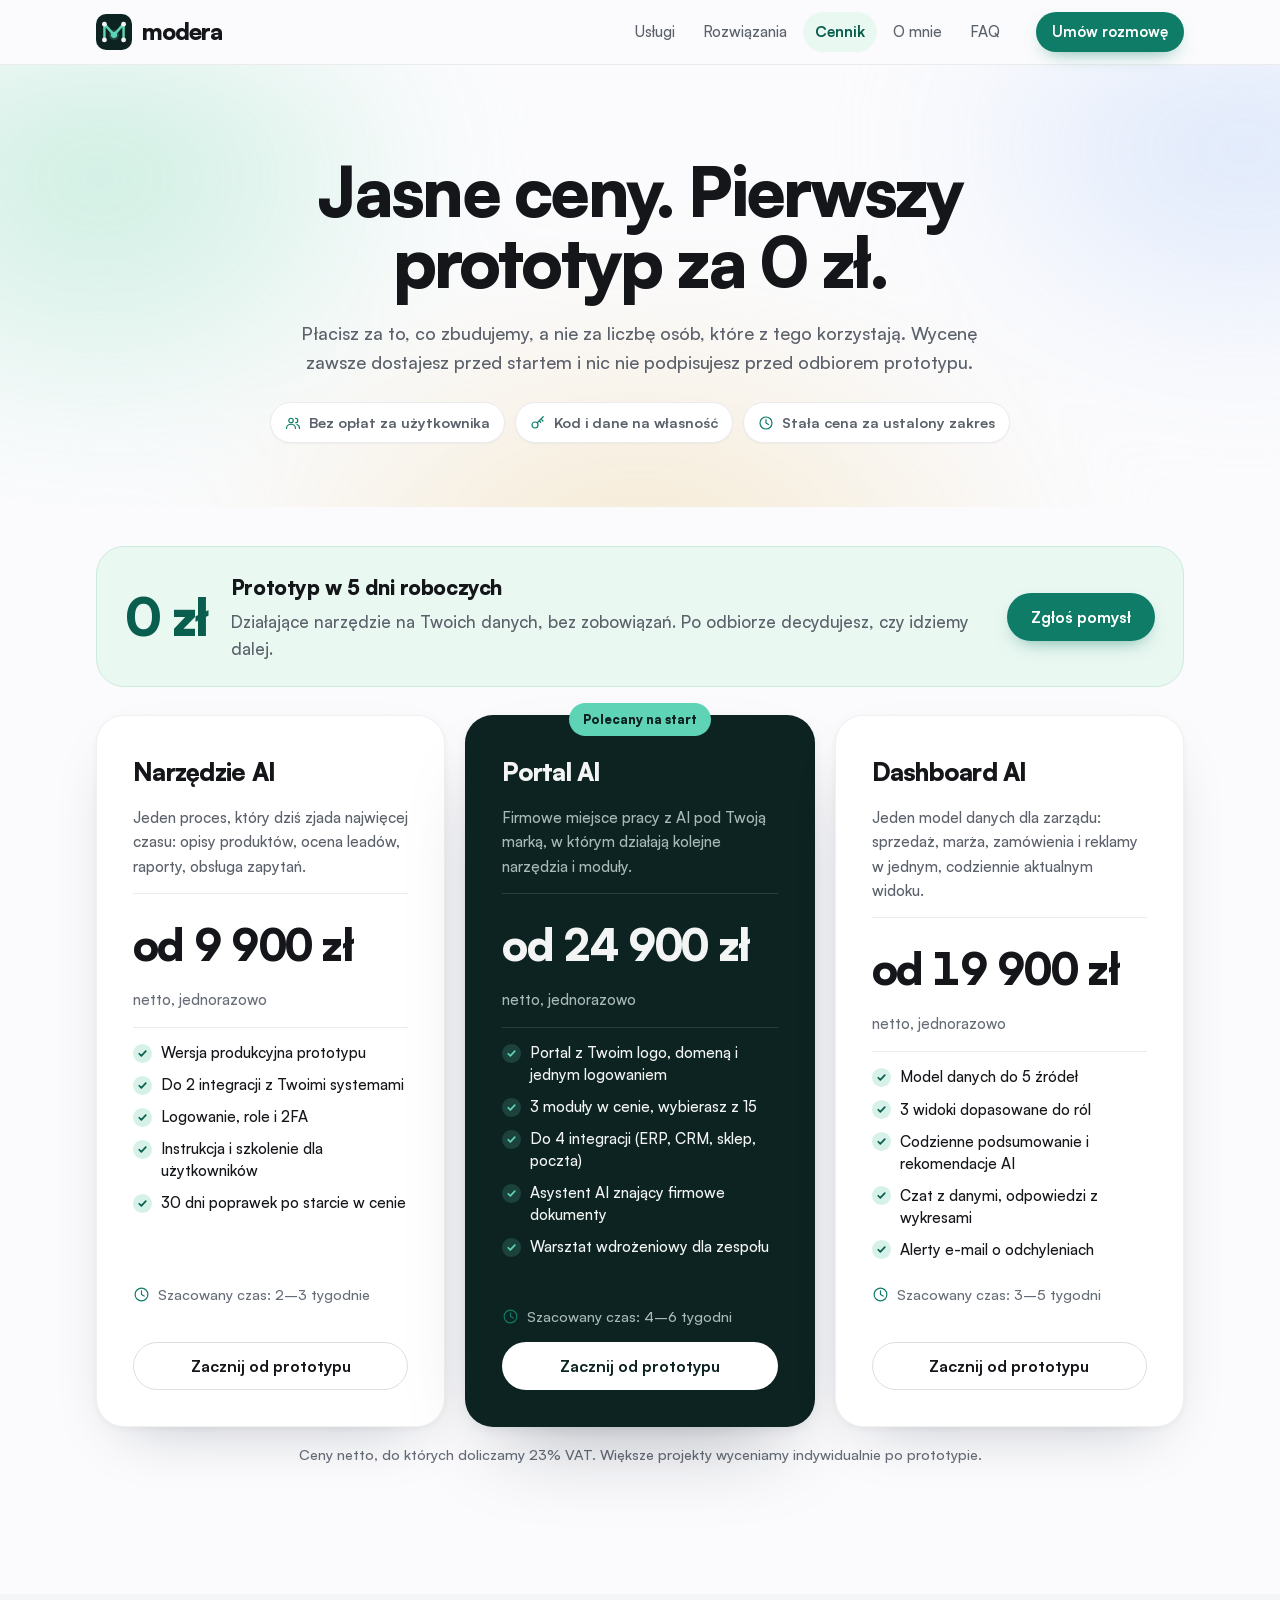
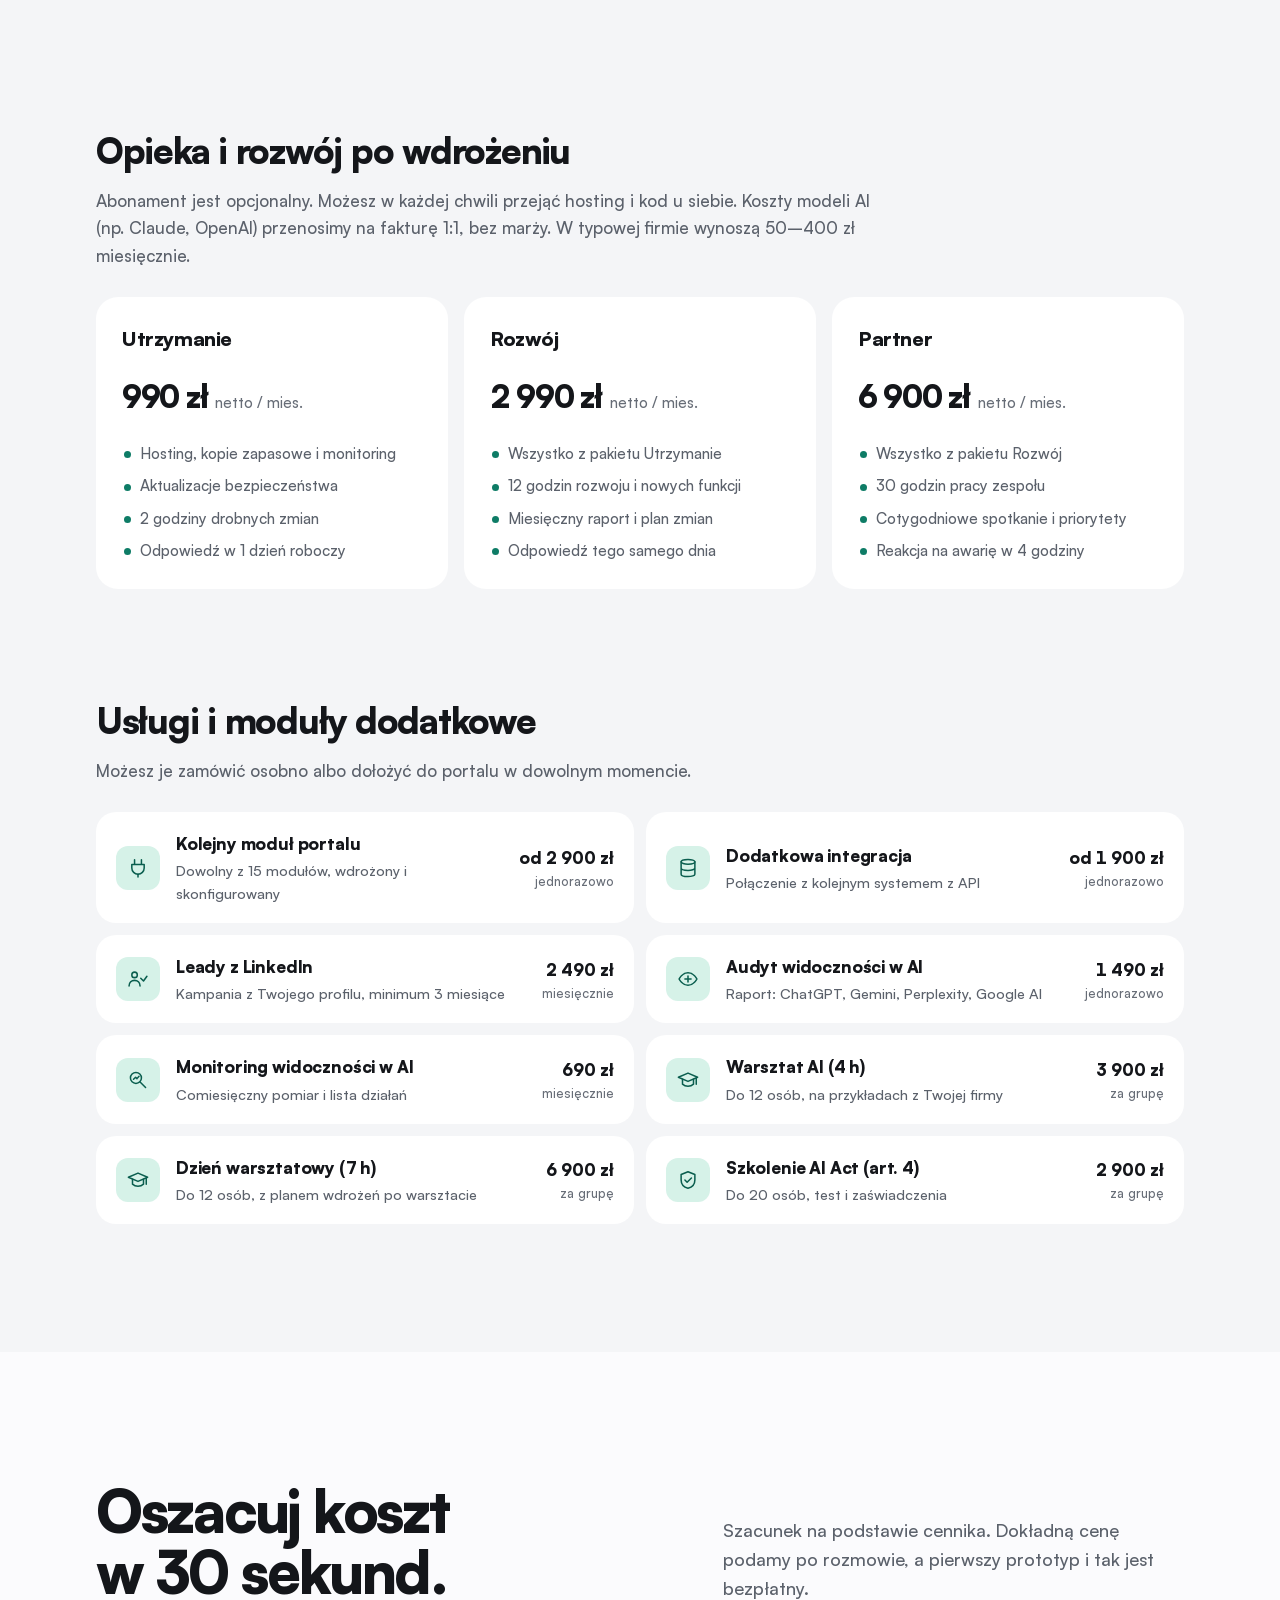
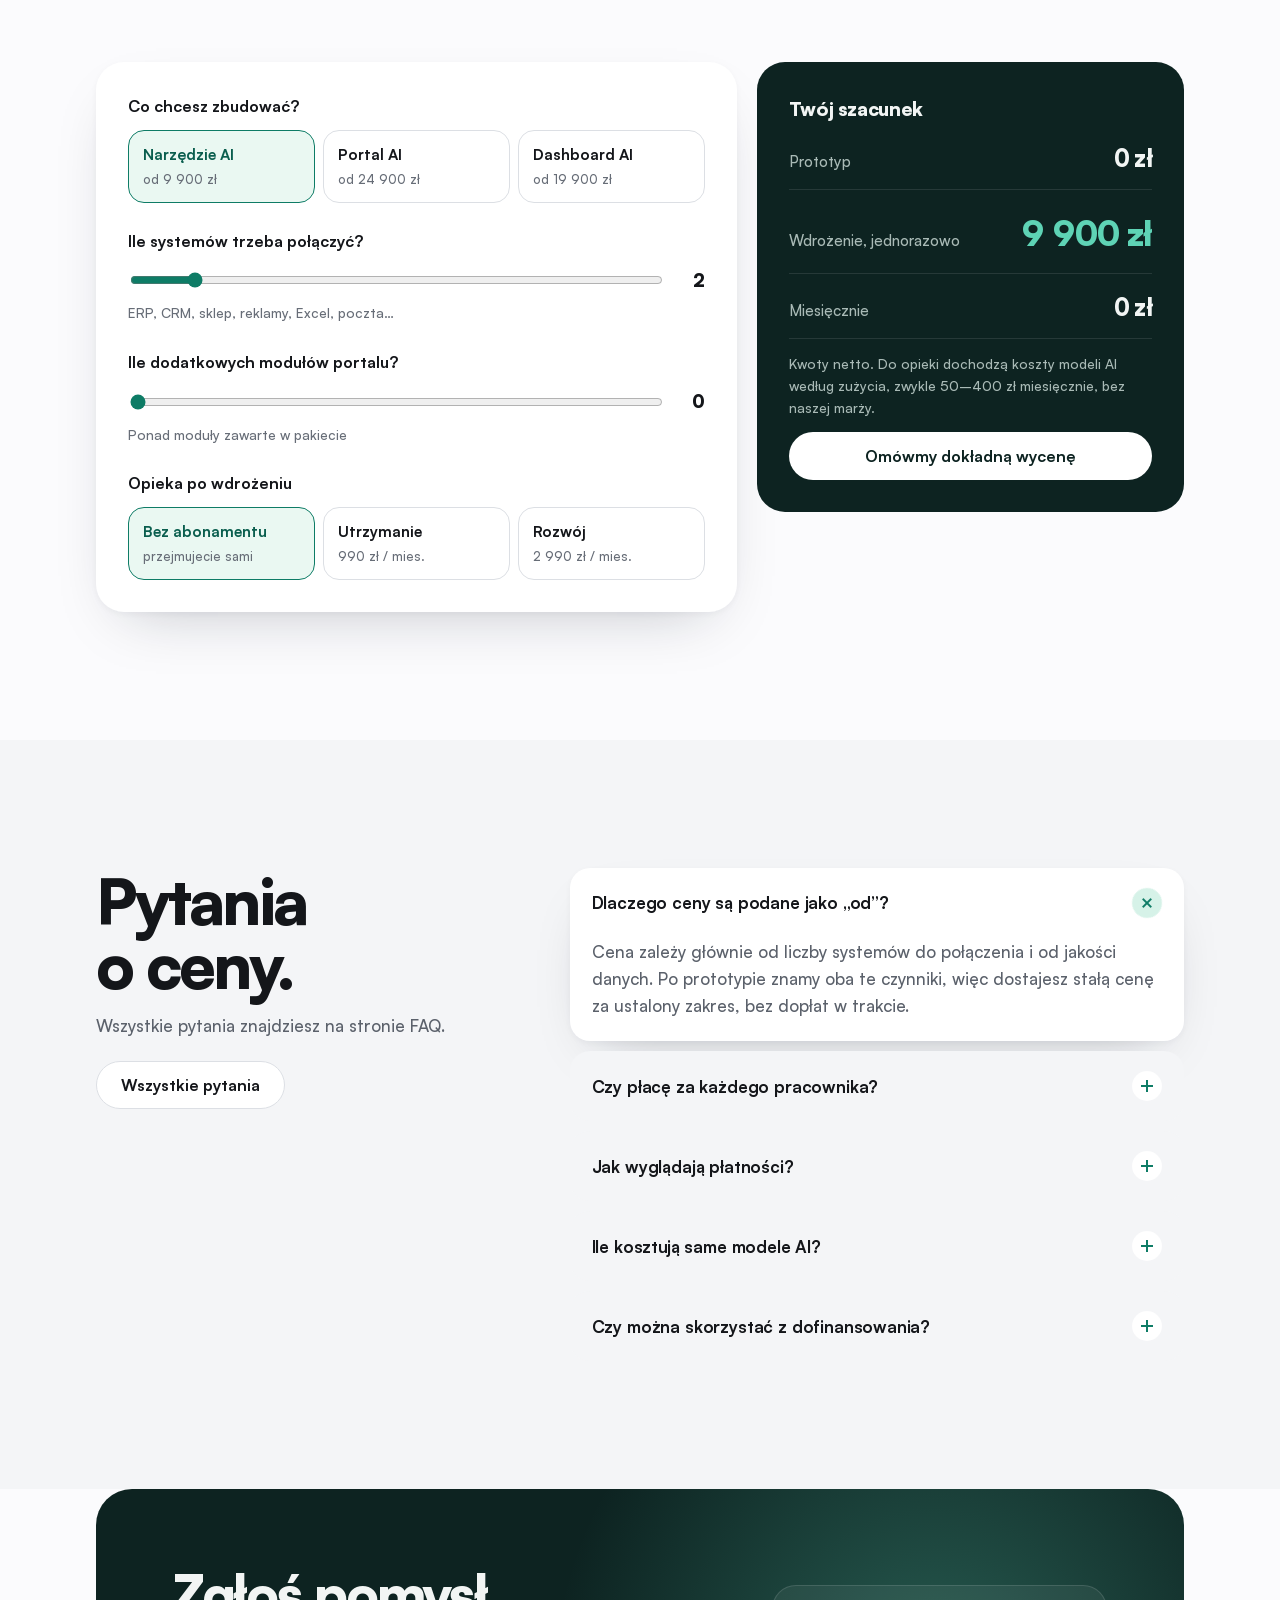
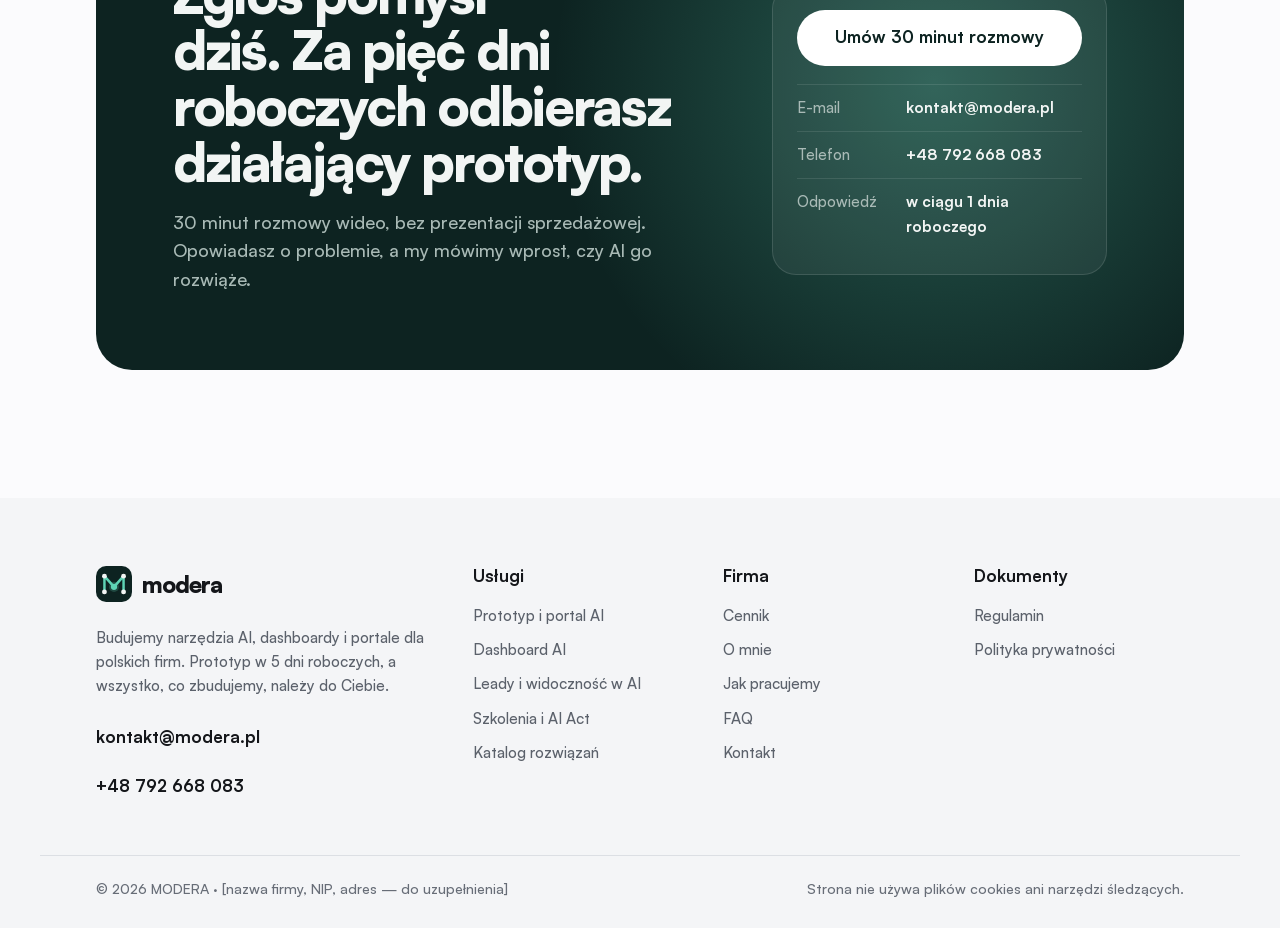
==== commit 885220ca: "Nowe logo (węzły M) i hero z interfejsem portalu" ====
--- a/cennik.html
+++ b/cennik.html
@@ -51,6 +51,7 @@
     <symbol id="i-sheet" viewBox="0 0 32 32"><path d="M5 5h22v22H5V5Z"/><path d="M5 12h22M5 19h22M13 5v22"/></symbol>
     <symbol id="i-bell" viewBox="0 0 32 32"><path d="M8 22V14a8 8 0 0 1 16 0v8l2 3H6l2-3Z"/><path d="M13 28h6"/></symbol>
     <symbol id="i-spark" viewBox="0 0 32 32"><path d="M16 3v7M16 22v7M3 16h7M22 16h7M7 7l5 5M20 20l5 5M25 7l-5 5M12 20l-5 5"/></symbol>
+    <symbol id="logo-mark" viewBox="0 0 64 64"><rect width="64" height="64" rx="18" fill="#0D2321"/><path d="M15 46V18l17 19 17-19v28" fill="none" stroke="#5ED3B5" stroke-width="4.4" stroke-linecap="round" stroke-linejoin="round"/><circle cx="15" cy="46" r="4.3" fill="#F2F5F4"/><circle cx="15" cy="18" r="4.3" fill="#F2F5F4"/><circle cx="49" cy="18" r="4.3" fill="#F2F5F4"/><circle cx="49" cy="46" r="4.3" fill="#F2F5F4"/><circle cx="32" cy="37" r="9" fill="#5ED3B5" fill-opacity=".22"/><circle cx="32" cy="37" r="5.6" fill="#5ED3B5"/></symbol>
     <symbol id="i-clock" viewBox="0 0 32 32"><circle cx="16" cy="16" r="12"/><path d="M16 9v7l5 3"/></symbol>
   </defs>
 </svg>
@@ -58,7 +59,7 @@
 <header class="bar" id="top">
   <div class="bar__in">
     <a class="brand" href="index.html">
-      <span class="brand__mark" aria-hidden="true">M</span><span class="brand__word">MODERA</span>
+      <svg class="brand__logo" aria-hidden="true"><use href="#logo-mark"/></svg><span class="brand__word">modera</span>
     </a>
     <nav class="nav" id="nav" aria-label="Główna nawigacja">
       <a href="index.html#uslugi" data-nav="uslugi">Usługi</a>
@@ -272,7 +273,7 @@
 <footer class="foot">
   <div class="wrap foot__grid">
     <div>
-      <a class="brand" href="index.html"><span class="brand__mark" aria-hidden="true">M</span><span class="brand__word">MODERA</span></a>
+      <a class="brand" href="index.html"><svg class="brand__logo" aria-hidden="true"><use href="#logo-mark"/></svg><span class="brand__word">modera</span></a>
       <p class="foot__about">Budujemy narzędzia AI, dashboardy i portale dla polskich firm. Prototyp w 5 dni roboczych, a wszystko, co zbudujemy, należy do Ciebie.</p>
       <p class="foot__contact"><a href="mailto:kontakt@modera.pl">kontakt@modera.pl</a><a href="tel:+48792668083">+48 792 668 083</a></p>
     </div>
--- a/styles.css
+++ b/styles.css
@@ -715,8 +715,8 @@
 .src__ic .ic{width:24px;height:24px;stroke-width:2.2}
 .src b{font-size:1.08rem;color:#fff;letter-spacing:-.01em;line-height:1.2}
 .src small{font-size:.85rem;color:var(--on-dark-2);line-height:1.3}
-.core{position:relative;z-index:1;display:flex;flex-direction:column;align-items:center;text-align:center;gap:10px;padding:30px 22px 24px;border-radius:32px;background:linear-gradient(160deg,#16473F,#0F302C);border:1px solid rgba(94,211,181,.4);box-shadow:0 30px 80px -30px rgba(0,0,0,.7),0 0 0 8px rgba(94,211,181,.06)}
-.core__ring{position:absolute;inset:-14px;border-radius:40px;border:1.5px solid rgba(94,211,181,.35);animation:ring 3.2s var(--ease) infinite;pointer-events:none}
+.core{position:relative;z-index:1;display:flex;flex-direction:column;align-items:center;text-align:center;gap:10px;padding:30px 22px 24px;border-radius:32px;background:linear-gradient(160deg,var(--dark-2),var(--dark));border:1px solid rgba(94,211,181,.4);box-shadow:0 30px 80px -30px rgba(0,0,0,.7),0 0 0 8px rgba(94,211,181,.06)}
+.core__ring{position:absolute;inset:-4px;border-radius:36px;border:1.5px solid rgba(94,211,181,.35);animation:ring 3.2s var(--ease) infinite;pointer-events:none}
 @keyframes ring{0%{transform:scale(.96);opacity:.9}70%{transform:scale(1.06);opacity:0}100%{opacity:0}}
 .core__mark{display:grid;place-items:center;width:76px;height:76px;border-radius:24px;background:var(--accent-hi);color:var(--dark);font-size:2.4rem;font-weight:900;letter-spacing:-.04em;box-shadow:0 12px 30px -10px rgba(94,211,181,.7)}
 .core>b{font-size:1.3rem;color:#fff;letter-spacing:-.02em;margin-top:6px}
@@ -751,9 +751,8 @@
   .flow__wires{display:none}
   .flow__in{grid-template-columns:1fr 1fr}
   .core{margin:56px auto;width:min(100%,320px)}
-  .flow__in::after,.core::after{content:"";position:absolute;left:50%;bottom:-56px;width:3px;height:56px;margin-left:-1.5px;background:repeating-linear-gradient(to bottom,var(--accent-hi) 0 6px,transparent 6px 14px);background-size:3px 14px;animation:drip 1s linear infinite;opacity:.8}
+  .flow__in::after,.core::after{content:"";position:absolute;left:50%;bottom:-56px;width:0;height:56px;border-left:3px dashed var(--accent-hi);opacity:.7}
   .core::after{bottom:-71px}
-  @keyframes drip{to{background-position:0 14px}}
 }
 @media (max-width:900px){.flow__head{grid-template-columns:1fr}}
 @media (max-width:640px){
@@ -761,5 +760,113 @@
   .src{grid-template-columns:1fr;grid-template-rows:auto;row-gap:8px;padding:14px}
   .src__ic{grid-row:auto;width:42px;height:42px}
   .src small{font-size:.8rem}
-  .src b{font-size:.98rem}
-}
+  .src b{font-size:.95rem}
+}
+
+/* =================== LOGO =================== */
+.brand__logo{width:34px;height:34px;flex:none;display:block}
+.brand__word{font:900 1.45rem/1 var(--f);letter-spacing:-.04em;text-transform:lowercase}
+.brand__mark{display:none}
+svg.core__mark{width:84px;height:84px;background:none;box-shadow:none;border-radius:24px;filter:drop-shadow(0 12px 28px rgba(94,211,181,.35))}
+.lg{width:14px;height:14px;flex:none}
+
+/* =================== HERO: portal UI =================== */
+.stage{max-width:1120px;padding:0 70px 0 0}
+.pui{margin:0;background:#fff;border-radius:22px;box-shadow:var(--shadow-lg);overflow:hidden;border:1px solid rgba(20,22,26,.06);text-align:left}
+.pui .browser__bar span{margin:0 auto}
+.pui__demo{font-style:normal;font-size:.8rem;font-weight:700;color:var(--accent-deep);background:var(--mint-2);border-radius:99px;padding:4px 10px;white-space:nowrap}
+.pui__body{display:grid;grid-template-columns:200px minmax(0,1fr);min-height:520px}
+.pui__nav{background:#F7F8FA;border-right:1px solid var(--grey-2);padding:16px 12px;display:flex;flex-direction:column;gap:14px}
+.pui__org{display:flex;align-items:center;gap:9px;font-weight:700;font-size:.95rem;padding:0 6px}
+.pui__org span{display:grid;place-items:center;width:28px;height:28px;border-radius:8px;background:var(--ink);color:#fff;font-weight:900}
+.pui__nav ul{list-style:none;margin:0;padding:0;display:grid;gap:2px}
+.pui__nav li{display:flex;align-items:center;gap:9px;padding:9px 10px;border-radius:10px;font-size:.9rem;font-weight:500;color:var(--ink-2)}
+.pui__nav li .ic{width:17px;height:17px;stroke-width:2}
+.pui__nav li.is-on{background:var(--mint);color:var(--accent-deep);font-weight:700}
+.pui__sync{margin-top:auto;display:flex;align-items:center;gap:8px;font-size:.8rem;color:var(--ink-2);padding:0 6px}
+.pui__main{padding:22px 24px 20px;display:flex;flex-direction:column;gap:16px;min-width:0}
+.pui__top small{font-size:.8rem;color:var(--ink-3);font-weight:700}
+.pui__hi{font-size:1.45rem;line-height:1.15;letter-spacing:-.03em;margin-top:4px;max-width:none}
+.pui__kpis{display:grid;grid-template-columns:repeat(4,1fr);gap:10px}
+.pui__kpis div{background:var(--grey);border-radius:16px;padding:12px 14px;display:flex;flex-direction:column;gap:2px;min-width:0}
+.pui__kpis small{font-size:.8rem;color:var(--ink-2);white-space:nowrap;overflow:hidden;text-overflow:ellipsis}
+.pui__kpis b{font-size:1.35rem;font-weight:900;letter-spacing:-.03em;font-variant-numeric:tabular-nums;white-space:nowrap}
+.pui__kpis em{font-style:normal;font-size:.8rem;font-weight:700}
+.pui__kpis .up{color:var(--up)}.pui__kpis .down{color:var(--down)}
+.pui__grid{display:grid;grid-template-columns:minmax(0,1fr) minmax(0,1.1fr);gap:12px}
+.pui__chart{border:1px solid var(--grey-2);border-radius:16px;padding:14px 16px;display:flex;flex-direction:column}
+.pui__chart p{font-size:.85rem;font-weight:700;color:var(--ink-2)}
+.pui__bars{flex:1;min-height:120px;display:flex;align-items:flex-end;gap:6px;margin-top:12px}
+.pui__bars i{flex:1;height:var(--h);border-radius:6px;background:var(--grey-2);transform-origin:bottom;animation:barup 1.1s var(--ease) both}
+.pui__bars i:nth-child(n){animation-delay:calc(var(--h) * 0)}
+.pui__bars .is-hot{background:var(--accent)}
+@keyframes barup{from{transform:scaleY(.15)}}
+.pui__ai{background:var(--dark);color:var(--on-dark);border-radius:16px;padding:14px 16px}
+.pui__ai-h{display:flex;align-items:center;gap:8px;font-size:.85rem;font-weight:700;color:var(--accent-hi)}
+.pui__ai-h .ic{width:16px;height:16px;stroke-width:2.4}
+.pui__ai ul{list-style:none;margin:10px 0 0;padding:0;display:grid;gap:8px}
+.pui__ai li{display:flex;gap:10px;align-items:flex-start;background:rgba(255,255,255,.06);border-radius:12px;padding:9px 11px}
+.pui__ai b{display:block;font-size:.9rem;color:#fff;line-height:1.3}
+.pui__ai small{display:block;font-size:.8rem;color:var(--on-dark-2);line-height:1.35}
+.pri{flex:none;width:8px;height:8px;border-radius:50%;background:var(--accent-hi);margin-top:6px}
+.pri--hi{background:#FDBA8C;box-shadow:0 0 0 4px rgba(253,186,140,.18)}
+.pui__ask{display:flex;align-items:center;gap:10px;border:1.5px solid var(--line);border-radius:99px;padding:8px 8px 8px 16px;color:var(--ink-2);font-size:.95rem}
+.pui__ask>.ic{width:18px;height:18px;color:var(--accent);stroke-width:2.2}
+.pui__type{flex:1;min-width:0;white-space:nowrap;overflow:hidden;text-overflow:ellipsis}
+.pui__type.is-typing::after{content:"";display:inline-block;width:2px;height:1.05em;margin-left:2px;vertical-align:-3px;background:var(--accent);animation:blink 1s steps(2) infinite}
+.pui__send{display:grid;place-items:center;width:34px;height:34px;border-radius:50%;background:var(--accent);color:#fff;flex:none}
+.pui__send .ic{width:16px;height:16px;stroke-width:2.6}
+
+.phone{position:absolute;right:0;bottom:-40px;width:236px;padding:12px 10px 16px;border-radius:36px;background:#0F1B1A;display:flex;flex-direction:column;gap:8px;animation:bob 7s ease-in-out infinite;animation-delay:-2s;z-index:2}
+.phone__notch{width:76px;height:20px;border-radius:99px;background:#000;margin:0 auto 2px}
+.phone__time{text-align:center;color:#fff;font-size:2.2rem;font-weight:900;letter-spacing:-.04em;line-height:1;margin:6px 0 8px}
+.notif{background:rgba(255,255,255,.94);border-radius:18px;padding:10px 12px;display:flex;flex-direction:column;gap:2px}
+.notif__app{display:flex;align-items:center;gap:6px;font-weight:700;margin-bottom:2px}
+.notif b{font-size:.9rem;line-height:1.25;letter-spacing:-.01em}
+.notif span{font-size:.8rem;color:var(--ink-2);line-height:1.35}
+.notif--soft{background:rgba(255,255,255,.72)}
+.float--build{left:-46px;top:auto;bottom:70px;width:240px;z-index:2}
+@media (max-width:1080px){
+  .stage{padding:0}
+  .phone{right:-6px;width:210px;bottom:-60px}
+  .float--build{left:-8px}
+  .pui__body{grid-template-columns:1fr}
+  .pui__nav{display:none}
+}
+@media (max-width:900px){
+  .pui__grid{grid-template-columns:1fr}
+  .pui__kpis{grid-template-columns:1fr 1fr}
+  .phone{position:relative;right:auto;bottom:auto;margin:-40px 16px 0 auto;animation:none}
+  .float--build{display:none}
+}
+@media (max-width:640px){
+  .pui__main{padding:16px 14px}
+  .pui__hi{font-size:1.15rem}
+  .pui__kpis b{font-size:1.1rem}
+  .pui .browser__bar span{display:none}
+  .pui__demo{margin-left:auto}
+  .pui__chart{display:none}
+  .phone{margin:-28px auto 0;width:min(260px,86%)}
+  .float{display:none}
+}
+/* hero placement fix */
+.stage{padding:0 90px}
+.phone{right:auto;left:0;bottom:-48px}
+.float--build{left:auto;right:0;top:-34px;bottom:auto;width:230px}
+.pui__chart{justify-content:space-between}
+.pui__bars{flex:none;height:160px;min-height:0}
+.brand__logo{width:36px;height:36px}
+@media (max-width:1080px){.stage{padding:0}.phone{left:-6px;right:auto;bottom:-60px}.float--build{right:-6px;top:-40px}}
+@media (max-width:900px){.phone{left:auto;margin:-40px auto 0 16px}}
+@media (max-width:640px){.pui__bars{height:120px}.phone{margin:-28px auto 0}}
+.pui__chart{display:grid;grid-template-rows:auto minmax(150px,1fr)}
+.pui__bars{height:auto;align-self:stretch;margin-top:14px}
+@media (max-width:640px){.pui__chart{grid-template-rows:auto 120px}}
+.pui__chart{position:relative;display:block;min-height:210px}
+.pui__bars{position:absolute;left:16px;right:16px;top:44px;bottom:14px;height:auto;margin:0}
+@media (max-width:640px){.pui__chart{display:block;min-height:170px}}
+.pui__org span{font-size:.8rem}
+.notif__app{font-size:.8rem;color:var(--ink-2)}
+.notif--soft{background:var(--grey-2)}
+.notif span{color:var(--ink-2)}
+.phone{box-shadow:var(--shadow-lg),inset 0 0 0 2px var(--dark-2)}
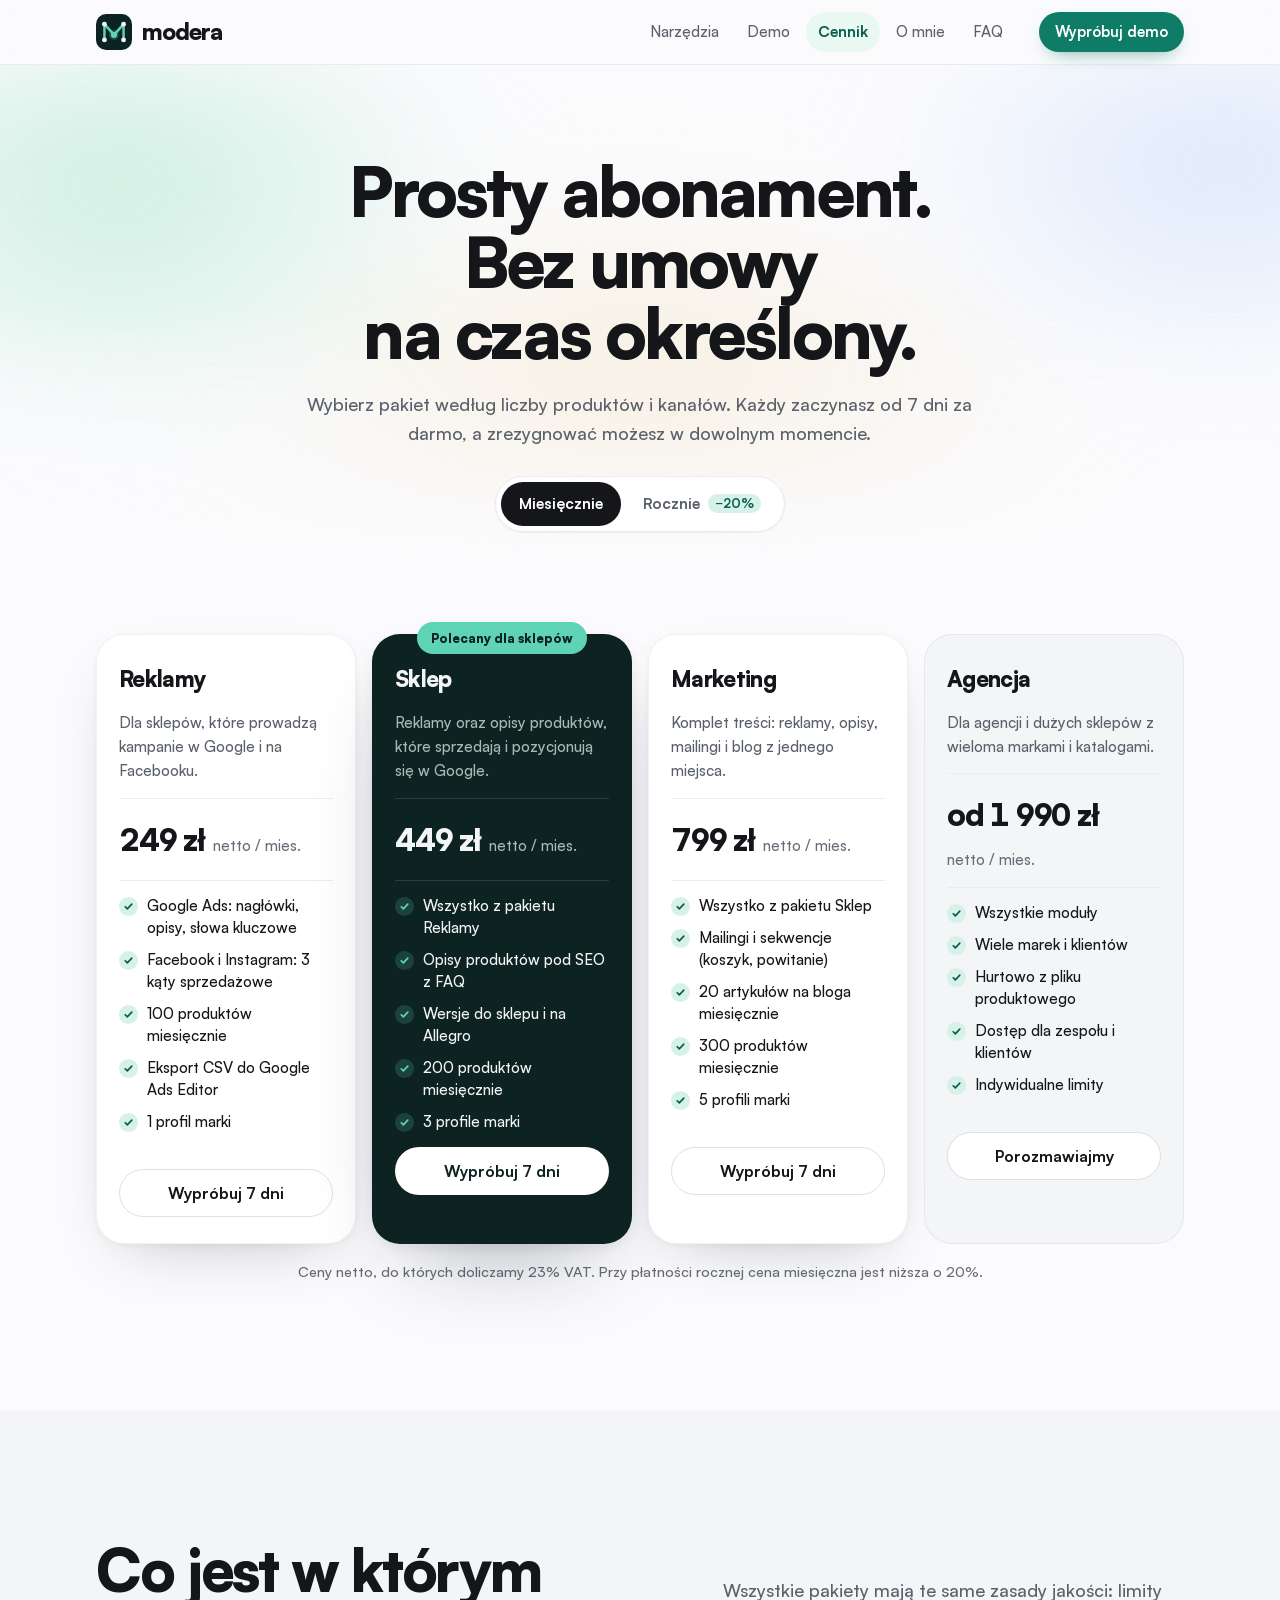
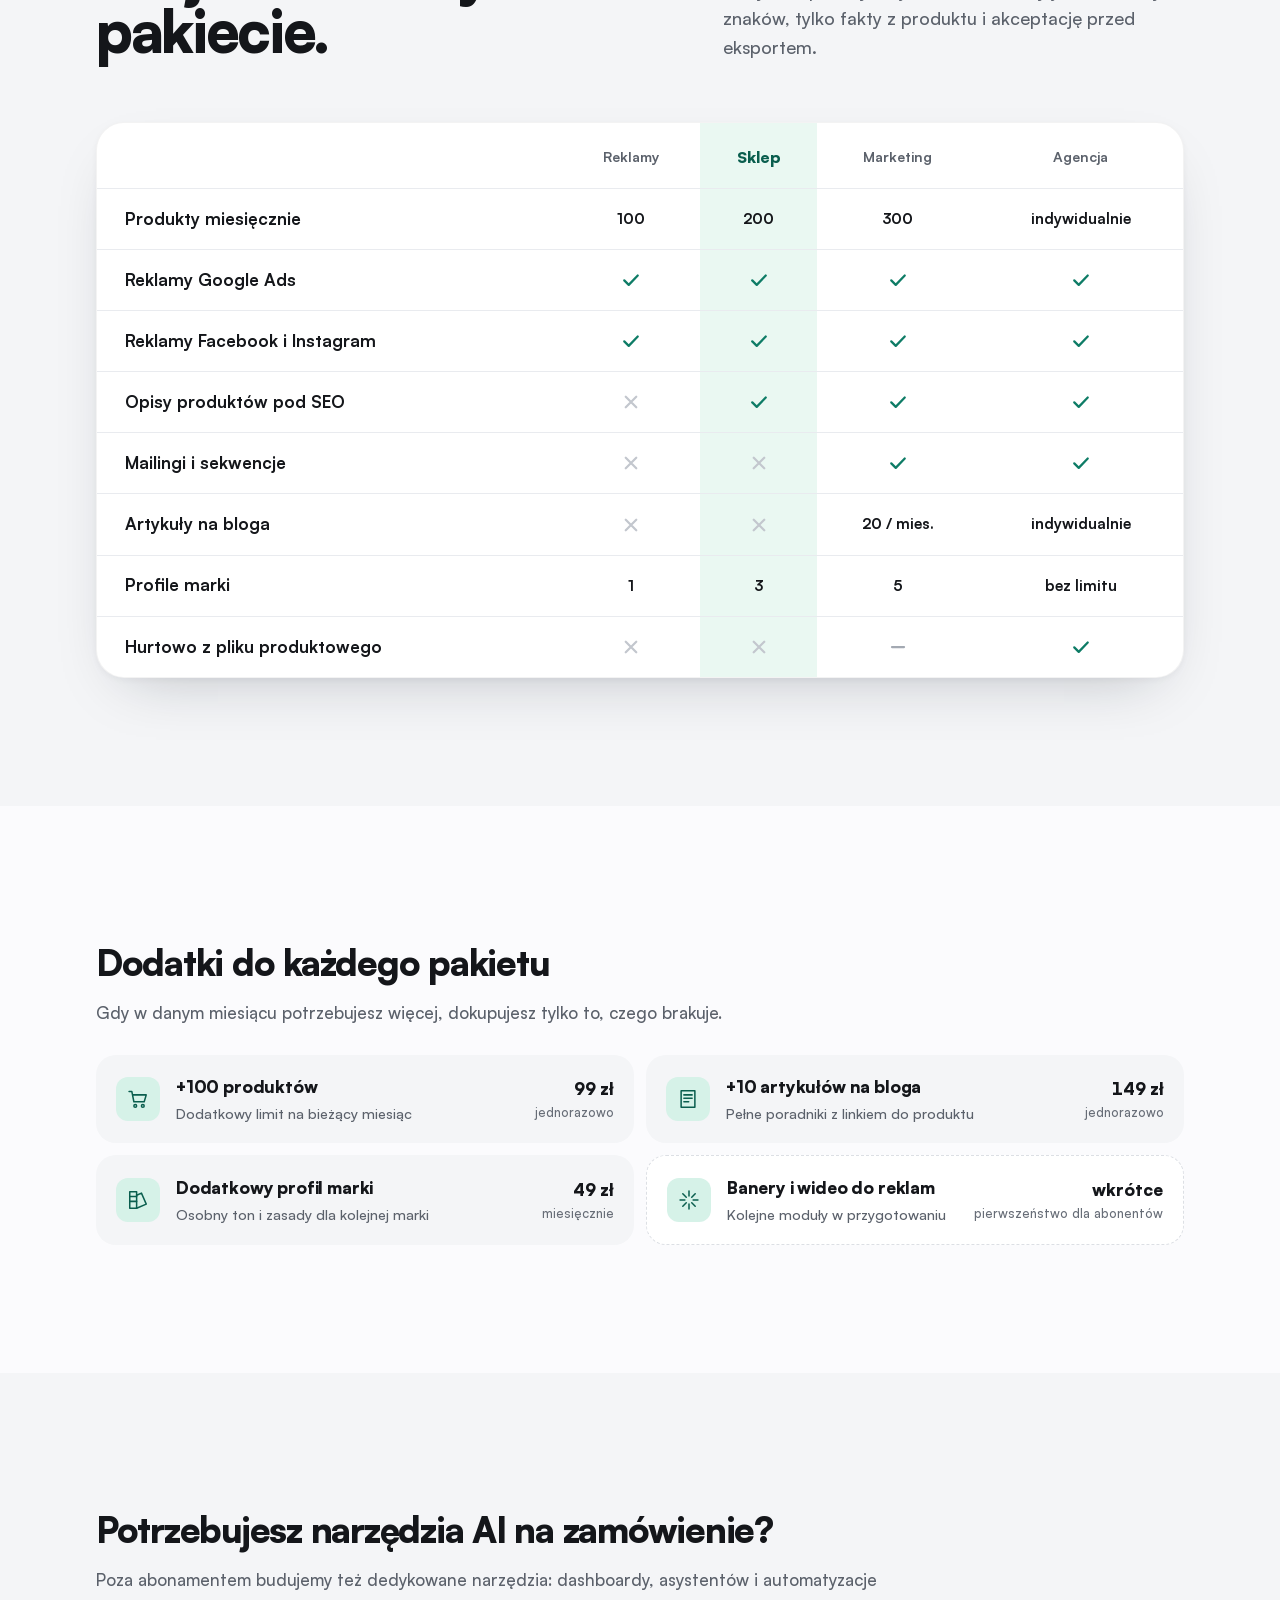
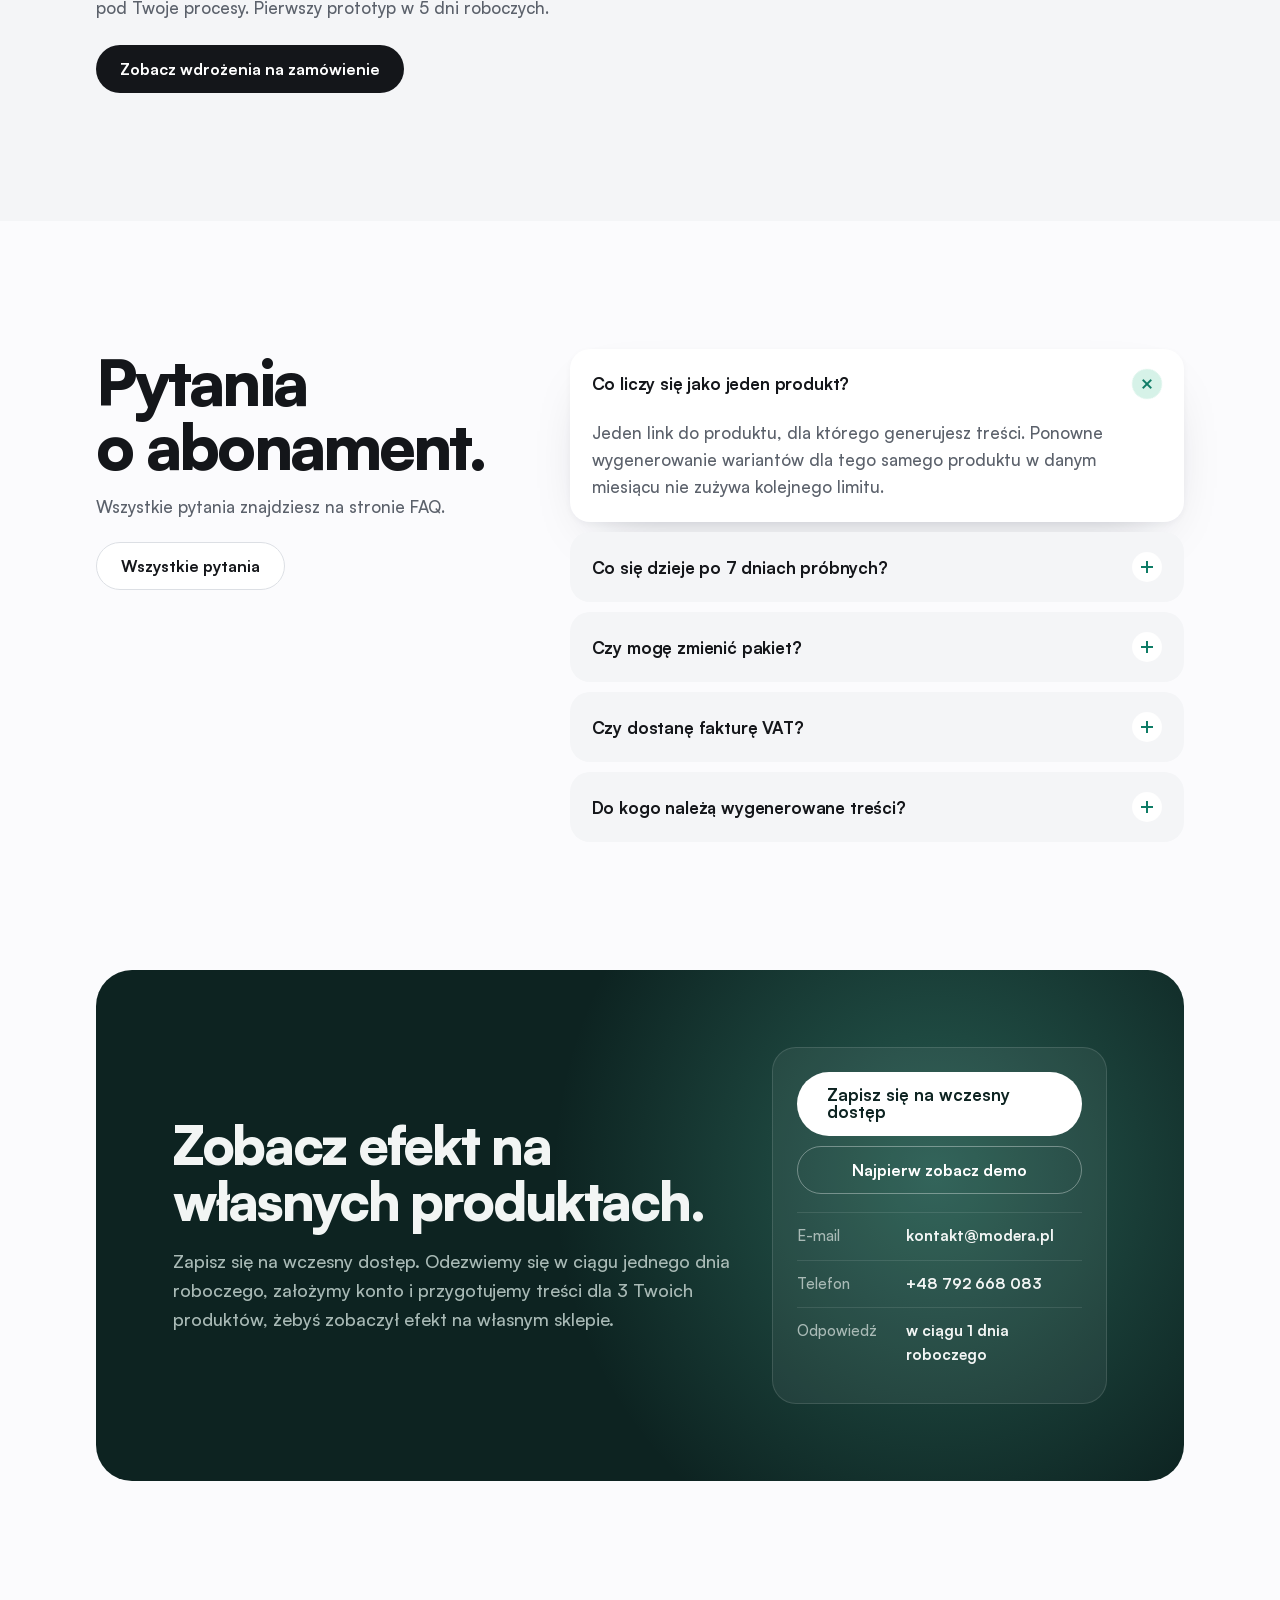
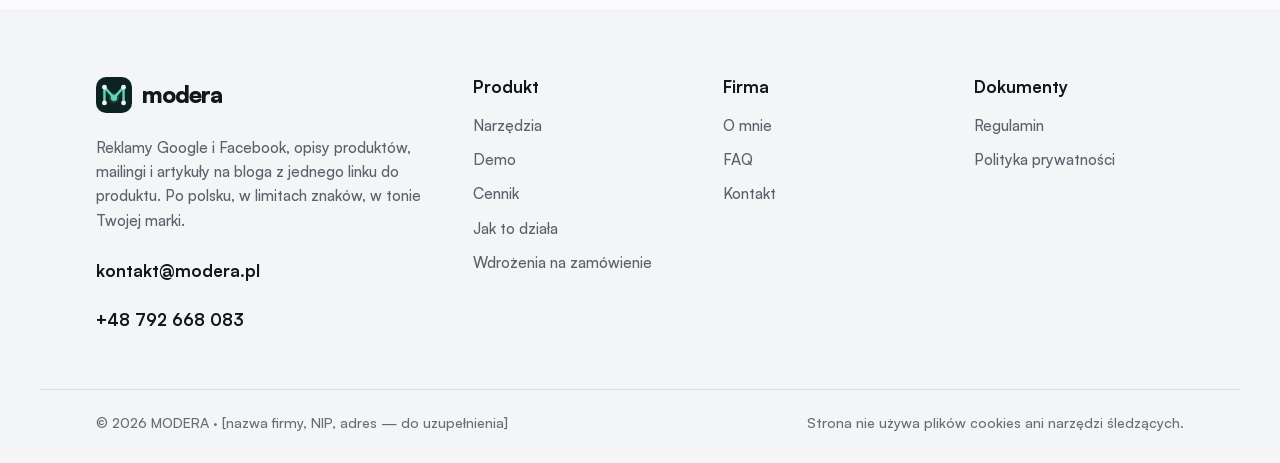
==== commit 6808fe39: "Pivot: generator treści marketingowych, demo, abonamenty" ====
--- a/cennik.html
+++ b/cennik.html
@@ -3,14 +3,14 @@
 <head>
 <meta charset="utf-8">
 <meta name="viewport" content="width=device-width, initial-scale=1">
-<title>Cennik — MODERA | Ceny wdrożeń AI, portalu i dashboardu</title>
-<meta name="description" content="Przejrzyste ceny: prototyp w 5 dni za 0 zł, narzędzie AI od 9 900 zł, portal AI od 24 900 zł, dashboard AI od 19 900 zł. Bez opłat za użytkowników.">
+<title>Cennik — MODERA | Abonamenty na reklamy, opisy produktów i mailingi</title>
+<meta name="description" content="Abonamenty od 249 zł miesięcznie: reklamy Google i Facebook, opisy produktów, mailingi i artykuły na bloga z jednego linku. 7 dni za darmo, bez umowy na czas określony.">
 <link rel="canonical" href="https://borkowskiprzemo098.github.io/modera/cennik.html">
 <meta name="theme-color" content="#FBFBFD">
 <meta property="og:type" content="website">
 <meta property="og:locale" content="pl_PL">
-<meta property="og:title" content="Cennik — MODERA | Ceny wdrożeń AI, portalu i dashboardu">
-<meta property="og:description" content="Przejrzyste ceny: prototyp w 5 dni za 0 zł, narzędzie AI od 9 900 zł, portal AI od 24 900 zł, dashboard AI od 19 900 zł. Bez opłat za użytkowników.">
+<meta property="og:title" content="Cennik — MODERA | Abonamenty na reklamy, opisy produktów i mailingi">
+<meta property="og:description" content="Abonamenty od 249 zł miesięcznie: reklamy Google i Facebook, opisy produktów, mailingi i artykuły na bloga z jednego linku. 7 dni za darmo, bez umowy na czas określony.">
 <meta property="og:image" content="https://borkowskiprzemo098.github.io/modera/assets/og.jpg">
 <link rel="icon" href="assets/favicon.svg" type="image/svg+xml">
 <link rel="preload" href="assets/fonts/satoshi-900.woff2" as="font" type="font/woff2" crossorigin>
@@ -52,6 +52,13 @@
     <symbol id="i-bell" viewBox="0 0 32 32"><path d="M8 22V14a8 8 0 0 1 16 0v8l2 3H6l2-3Z"/><path d="M13 28h6"/></symbol>
     <symbol id="i-spark" viewBox="0 0 32 32"><path d="M16 3v7M16 22v7M3 16h7M22 16h7M7 7l5 5M20 20l5 5M25 7l-5 5M12 20l-5 5"/></symbol>
     <symbol id="logo-mark" viewBox="0 0 64 64"><rect width="64" height="64" rx="18" fill="#0D2321"/><path d="M15 46V18l17 19 17-19v28" fill="none" stroke="#5ED3B5" stroke-width="4.4" stroke-linecap="round" stroke-linejoin="round"/><circle cx="15" cy="46" r="4.3" fill="#F2F5F4"/><circle cx="15" cy="18" r="4.3" fill="#F2F5F4"/><circle cx="49" cy="18" r="4.3" fill="#F2F5F4"/><circle cx="49" cy="46" r="4.3" fill="#F2F5F4"/><circle cx="32" cy="37" r="9" fill="#5ED3B5" fill-opacity=".22"/><circle cx="32" cy="37" r="5.6" fill="#5ED3B5"/></symbol>
+    <symbol id="i-cup" viewBox="0 0 32 32"><path d="M5 12h18v7a7 7 0 0 1-7 7h-4a7 7 0 0 1-7-7v-7Z"/><path d="M23 14h2a3 3 0 0 1 0 6h-2M10 4v4M15 3v5M20 4v4"/></symbol>
+    <symbol id="i-bag" viewBox="0 0 32 32"><path d="M8 11a8 8 0 0 1 16 0v15a2 2 0 0 1-2 2H10a2 2 0 0 1-2-2V11Z"/><path d="M12 6V4h8v2M12 18h8v5h-8z"/></symbol>
+    <symbol id="i-lamp" viewBox="0 0 32 32"><path d="M9 28h14M16 28V18l-6-8"/><path d="M6 6l8 2-4 7-6-3 2-6Z"/><path d="M12 16l3 3"/></symbol>
+    <symbol id="i-copy" viewBox="0 0 32 32"><path d="M10 10h16v18H10z"/><path d="M6 22V4h14"/></symbol>
+    <symbol id="i-link" viewBox="0 0 32 32"><path d="M13 19l6-6"/><path d="M11 14 8 17a4.2 4.2 0 0 0 6 6l3-3M21 18l3-3a4.2 4.2 0 0 0-6-6l-3 3"/></symbol>
+    <symbol id="i-google" viewBox="0 0 32 32"><circle cx="14" cy="14" r="9"/><path d="m21 21 7 7"/></symbol>
+    <symbol id="i-blog" viewBox="0 0 32 32"><path d="M6 4h20v24H6z"/><path d="M10 10h12M10 15h12M10 20h7"/></symbol>
     <symbol id="i-clock" viewBox="0 0 32 32"><circle cx="16" cy="16" r="12"/><path d="M16 9v7l5 3"/></symbol>
   </defs>
 </svg>
@@ -62,14 +69,14 @@
       <svg class="brand__logo" aria-hidden="true"><use href="#logo-mark"/></svg><span class="brand__word">modera</span>
     </a>
     <nav class="nav" id="nav" aria-label="Główna nawigacja">
-      <a href="index.html#uslugi" data-nav="uslugi">Usługi</a>
-      <a href="rozwiazania.html" data-nav="rozwiazania">Rozwiązania</a>
+      <a href="index.html#narzedzia" data-nav="narzedzia">Narzędzia</a>
+      <a href="demo.html" data-nav="demo">Demo</a>
       <a href="cennik.html" data-nav="cennik" aria-current="page">Cennik</a>
       <a href="o-mnie.html" data-nav="o-mnie">O mnie</a>
       <a href="faq.html" data-nav="faq">FAQ</a>
-      <a class="nav__cta" href="#kontakt">Umów rozmowę</a>
+      <a class="nav__cta" href="demo.html">Wypróbuj demo</a>
     </nav>
-    <a class="pill pill--accent pill--sm bar__cta" href="#kontakt">Umów rozmowę</a>
+    <a class="pill pill--accent pill--sm bar__cta" href="demo.html">Wypróbuj demo</a>
     <button class="burger" type="button" aria-expanded="false" aria-controls="nav" aria-label="Otwórz menu"><span></span><span></span></button>
   </div>
 </header>
@@ -78,175 +85,115 @@
 <section class="phero" aria-labelledby="price-h">
   <div class="hero__glow" aria-hidden="true"></div>
   <div class="wrap">
-    <h1 id="price-h">Jasne ceny. Pierwszy prototyp za&nbsp;0&nbsp;zł.</h1>
-    <p class="phero__lead">Płacisz za to, co zbudujemy, a nie za liczbę osób, które z tego korzystają. Wycenę zawsze dostajesz przed startem i nic nie podpisujesz przed odbiorem prototypu.</p>
-    <div class="phero__meta">
-      <span class="tag"><svg class="ic"><use href="#i-users"/></svg>Bez opłat za użytkownika</span>
-      <span class="tag"><svg class="ic"><use href="#i-key"/></svg>Kod i dane na własność</span>
-      <span class="tag"><svg class="ic"><use href="#i-clock"/></svg>Stała cena za ustalony zakres</span>
+    <h1 id="price-h">Prosty abonament. Bez umowy na&nbsp;czas określony.</h1>
+    <p class="phero__lead">Wybierz pakiet według liczby produktów i kanałów. Każdy zaczynasz od 7 dni za darmo, a zrezygnować możesz w dowolnym momencie.</p>
+    <div class="bill" id="billToggle" role="group" aria-label="Okres rozliczenia">
+      <button type="button" data-bill="month" aria-pressed="true">Miesięcznie</button>
+      <button type="button" data-bill="year" aria-pressed="false">Rocznie <span>−20%</span></button>
     </div>
   </div>
 </section>
 
 <section class="sec sec--tight" aria-labelledby="plans-h">
   <div class="wrap">
-    <h2 id="plans-h" class="sr">Pakiety wdrożeniowe</h2>
-    <div class="free">
-      <span class="free__n">0 zł</span>
-      <div><h3>Prototyp w 5 dni roboczych</h3><p>Działające narzędzie na Twoich danych, bez zobowiązań. Po odbiorze decydujesz, czy idziemy dalej.</p></div>
-      <a class="pill pill--accent" href="#kontakt">Zgłoś pomysł</a>
-    </div>
-
-    <div class="plans">
+    <h2 id="plans-h" class="sr">Pakiety abonamentowe</h2>
+    <div class="plans plans--4">
       <article class="plan">
-        <h3>Narzędzie AI</h3>
-        <p class="plan__for">Jeden proces, który dziś zjada najwięcej czasu: opisy produktów, ocena leadów, raporty, obsługa zapytań.</p>
-        <p class="plan__price"><b>od 9 900 zł</b><span>netto, jednorazowo</span></p>
-        <ul>
-          <li>Wersja produkcyjna prototypu</li>
-          <li>Do 2 integracji z Twoimi systemami</li>
-          <li>Logowanie, role i 2FA</li>
-          <li>Instrukcja i szkolenie dla użytkowników</li>
-          <li>30 dni poprawek po starcie w cenie</li>
-        </ul>
-        <p class="plan__time"><svg class="ic"><use href="#i-clock"/></svg>Szacowany czas: 2–3 tygodnie</p>
-        <a class="pill pill--ghost" href="#kontakt">Zacznij od prototypu</a>
-      </article>
-
+        <h3>Reklamy</h3>
+        <p class="plan__for">Dla sklepów, które prowadzą kampanie w Google i na Facebooku.</p>
+        <p class="plan__price"><b data-m="249 zł" data-y="199 zł">249 zł</b><span class="bill-note">netto / mies.</span></p>
+        <ul><li>Google Ads: nagłówki, opisy, słowa kluczowe</li><li>Facebook i Instagram: 3 kąty sprzedażowe</li><li>100 produktów miesięcznie</li><li>Eksport CSV do Google Ads Editor</li><li>1 profil marki</li></ul>
+        <a class="pill pill--ghost" href="#kontakt">Wypróbuj 7 dni</a>
+      </article>
       <article class="plan plan--hot">
-        <span class="plan__badge">Polecany na start</span>
-        <h3>Portal AI</h3>
-        <p class="plan__for">Firmowe miejsce pracy z AI pod Twoją marką, w którym działają kolejne narzędzia i moduły.</p>
-        <p class="plan__price"><b>od 24 900 zł</b><span>netto, jednorazowo</span></p>
-        <ul>
-          <li>Portal z Twoim logo, domeną i jednym logowaniem</li>
-          <li>3 moduły w cenie, wybierasz z 15</li>
-          <li>Do 4 integracji (ERP, CRM, sklep, poczta)</li>
-          <li>Asystent AI znający firmowe dokumenty</li>
-          <li>Warsztat wdrożeniowy dla zespołu</li>
-        </ul>
-        <p class="plan__time"><svg class="ic"><use href="#i-clock"/></svg>Szacowany czas: 4–6 tygodni</p>
-        <a class="pill pill--light" href="#kontakt">Zacznij od prototypu</a>
-      </article>
-
+        <span class="plan__badge">Polecany dla sklepów</span>
+        <h3>Sklep</h3>
+        <p class="plan__for">Reklamy oraz opisy produktów, które sprzedają i pozycjonują się w Google.</p>
+        <p class="plan__price"><b data-m="449 zł" data-y="359 zł">449 zł</b><span class="bill-note">netto / mies.</span></p>
+        <ul><li>Wszystko z pakietu Reklamy</li><li>Opisy produktów pod SEO z FAQ</li><li>Wersje do sklepu i na Allegro</li><li>200 produktów miesięcznie</li><li>3 profile marki</li></ul>
+        <a class="pill pill--light" href="#kontakt">Wypróbuj 7 dni</a>
+      </article>
       <article class="plan">
-        <h3>Dashboard AI</h3>
-        <p class="plan__for">Jeden model danych dla zarządu: sprzedaż, marża, zamówienia i reklamy w jednym, codziennie aktualnym widoku.</p>
-        <p class="plan__price"><b>od 19 900 zł</b><span>netto, jednorazowo</span></p>
-        <ul>
-          <li>Model danych do 5 źródeł</li>
-          <li>3 widoki dopasowane do ról</li>
-          <li>Codzienne podsumowanie i rekomendacje AI</li>
-          <li>Czat z danymi, odpowiedzi z wykresami</li>
-          <li>Alerty e-mail o odchyleniach</li>
-        </ul>
-        <p class="plan__time"><svg class="ic"><use href="#i-clock"/></svg>Szacowany czas: 3–5 tygodni</p>
-        <a class="pill pill--ghost" href="#kontakt">Zacznij od prototypu</a>
-      </article>
-    </div>
-    <p class="vat">Ceny netto, do których doliczamy 23% VAT. Większe projekty wyceniamy indywidualnie po prototypie.</p>
-  </div>
-</section>
-
-<section class="sec sec--grey" aria-labelledby="care-h">
-  <div class="wrap">
-    <div class="block">
-      <h2 id="care-h" class="sub-h">Opieka i rozwój po wdrożeniu</h2>
-      <p class="sub-p">Abonament jest opcjonalny. Możesz w każdej chwili przejąć hosting i kod u siebie. Koszty modeli AI (np. Claude, OpenAI) przenosimy na fakturę 1:1, bez marży. W typowej firmie wynoszą 50–400 zł miesięcznie.</p>
-      <div class="care">
-        <article class="care__card">
-          <h3>Utrzymanie</h3>
-          <p class="plan__price"><b>990 zł</b><span>netto / mies.</span></p>
-          <ul><li>Hosting, kopie zapasowe i monitoring</li><li>Aktualizacje bezpieczeństwa</li><li>2 godziny drobnych zmian</li><li>Odpowiedź w 1 dzień roboczy</li></ul>
-        </article>
-        <article class="care__card">
-          <h3>Rozwój</h3>
-          <p class="plan__price"><b>2 990 zł</b><span>netto / mies.</span></p>
-          <ul><li>Wszystko z pakietu Utrzymanie</li><li>12 godzin rozwoju i nowych funkcji</li><li>Miesięczny raport i plan zmian</li><li>Odpowiedź tego samego dnia</li></ul>
-        </article>
-        <article class="care__card">
-          <h3>Partner</h3>
-          <p class="plan__price"><b>6 900 zł</b><span>netto / mies.</span></p>
-          <ul><li>Wszystko z pakietu Rozwój</li><li>30 godzin pracy zespołu</li><li>Cotygodniowe spotkanie i priorytety</li><li>Reakcja na awarię w 4 godziny</li></ul>
-        </article>
+        <h3>Marketing</h3>
+        <p class="plan__for">Komplet treści: reklamy, opisy, mailingi i blog z jednego miejsca.</p>
+        <p class="plan__price"><b data-m="799 zł" data-y="639 zł">799 zł</b><span class="bill-note">netto / mies.</span></p>
+        <ul><li>Wszystko z pakietu Sklep</li><li>Mailingi i sekwencje (koszyk, powitanie)</li><li>20 artykułów na bloga miesięcznie</li><li>300 produktów miesięcznie</li><li>5 profili marki</li></ul>
+        <a class="pill pill--ghost" href="#kontakt">Wypróbuj 7 dni</a>
+      </article>
+      <article class="plan plan--agency">
+        <h3>Agencja</h3>
+        <p class="plan__for">Dla agencji i dużych sklepów z wieloma markami i katalogami.</p>
+        <p class="plan__price"><b>od 1 990 zł</b><span>netto / mies.</span></p>
+        <ul><li>Wszystkie moduły</li><li>Wiele marek i klientów</li><li>Hurtowo z pliku produktowego</li><li>Dostęp dla zespołu i klientów</li><li>Indywidualne limity</li></ul>
+        <a class="pill pill--ghost" href="#kontakt">Porozmawiajmy</a>
+      </article>
+    </div>
+    <p class="vat">Ceny netto, do których doliczamy 23% VAT. Przy płatności rocznej cena miesięczna jest niższa o 20%.</p>
+  </div>
+</section>
+
+<section class="sec sec--grey" aria-labelledby="feat-h">
+  <div class="wrap">
+    <div class="head">
+      <h2 id="feat-h">Co jest w&nbsp;którym pakiecie.</h2>
+      <p>Wszystkie pakiety mają te same zasady jakości: limity znaków, tylko fakty z produktu i akceptację przed eksportem.</p>
+    </div>
+    <div class="cmp-wrap" tabindex="0" role="region" aria-label="Porównanie pakietów, przewijane poziomo">
+      <table class="cmp cmp--plans">
+        <thead><tr><th scope="col"><span class="sr">Funkcja</span></th><th scope="col">Reklamy</th><th scope="col" class="us">Sklep</th><th scope="col">Marketing</th><th scope="col">Agencja</th></tr></thead>
+        <tbody>
+          <tr><th scope="row">Produkty miesięcznie</th><td>100</td><td class="us"><b>200</b></td><td>300</td><td>indywidualnie</td></tr>
+          <tr><th scope="row">Reklamy Google Ads</th><td><svg class="mk mk--yes" role="img" aria-label="tak"><use href="#i-yes"/></svg></td><td class="us"><svg class="mk mk--yes" role="img" aria-label="tak"><use href="#i-yes"/></svg></td><td><svg class="mk mk--yes" role="img" aria-label="tak"><use href="#i-yes"/></svg></td><td><svg class="mk mk--yes" role="img" aria-label="tak"><use href="#i-yes"/></svg></td></tr>
+          <tr><th scope="row">Reklamy Facebook i Instagram</th><td><svg class="mk mk--yes" role="img" aria-label="tak"><use href="#i-yes"/></svg></td><td class="us"><svg class="mk mk--yes" role="img" aria-label="tak"><use href="#i-yes"/></svg></td><td><svg class="mk mk--yes" role="img" aria-label="tak"><use href="#i-yes"/></svg></td><td><svg class="mk mk--yes" role="img" aria-label="tak"><use href="#i-yes"/></svg></td></tr>
+          <tr><th scope="row">Opisy produktów pod SEO</th><td><svg class="mk mk--no" role="img" aria-label="nie"><use href="#i-no"/></svg></td><td class="us"><svg class="mk mk--yes" role="img" aria-label="tak"><use href="#i-yes"/></svg></td><td><svg class="mk mk--yes" role="img" aria-label="tak"><use href="#i-yes"/></svg></td><td><svg class="mk mk--yes" role="img" aria-label="tak"><use href="#i-yes"/></svg></td></tr>
+          <tr><th scope="row">Mailingi i sekwencje</th><td><svg class="mk mk--no" role="img" aria-label="nie"><use href="#i-no"/></svg></td><td class="us"><svg class="mk mk--no" role="img" aria-label="nie"><use href="#i-no"/></svg></td><td><svg class="mk mk--yes" role="img" aria-label="tak"><use href="#i-yes"/></svg></td><td><svg class="mk mk--yes" role="img" aria-label="tak"><use href="#i-yes"/></svg></td></tr>
+          <tr><th scope="row">Artykuły na bloga</th><td><svg class="mk mk--no" role="img" aria-label="nie"><use href="#i-no"/></svg></td><td class="us"><svg class="mk mk--no" role="img" aria-label="nie"><use href="#i-no"/></svg></td><td>20 / mies.</td><td>indywidualnie</td></tr>
+          <tr><th scope="row">Profile marki</th><td>1</td><td class="us">3</td><td>5</td><td>bez limitu</td></tr>
+          <tr><th scope="row">Hurtowo z pliku produktowego</th><td><svg class="mk mk--no" role="img" aria-label="nie"><use href="#i-no"/></svg></td><td class="us"><svg class="mk mk--no" role="img" aria-label="nie"><use href="#i-no"/></svg></td><td><svg class="mk mk--part" role="img" aria-label="do 300 produktów"><use href="#i-part"/></svg></td><td><svg class="mk mk--yes" role="img" aria-label="tak"><use href="#i-yes"/></svg></td></tr>
+        </tbody>
+      </table>
+    </div>
+  </div>
+</section>
+
+<section class="sec" aria-labelledby="add-h">
+  <div class="wrap">
+    <h2 id="add-h" class="sub-h">Dodatki do każdego pakietu</h2>
+    <p class="sub-p">Gdy w danym miesiącu potrzebujesz więcej, dokupujesz tylko to, czego brakuje.</p>
+    <div class="addons">
+      <div class="addon addon--g"><span class="tile-ic"><svg class="ic"><use href="#i-cart"/></svg></span><div><h3>+100 produktów</h3><p>Dodatkowy limit na bieżący miesiąc</p></div><b>99 zł<small>jednorazowo</small></b></div>
+      <div class="addon addon--g"><span class="tile-ic"><svg class="ic"><use href="#i-blog"/></svg></span><div><h3>+10 artykułów na bloga</h3><p>Pełne poradniki z linkiem do produktu</p></div><b>149 zł<small>jednorazowo</small></b></div>
+      <div class="addon addon--g"><span class="tile-ic"><svg class="ic"><use href="#i-style"/></svg></span><div><h3>Dodatkowy profil marki</h3><p>Osobny ton i zasady dla kolejnej marki</p></div><b>49 zł<small>miesięcznie</small></b></div>
+      <div class="addon addon--g addon--soon"><span class="tile-ic"><svg class="ic"><use href="#i-spark"/></svg></span><div><h3>Banery i wideo do reklam</h3><p>Kolejne moduły w przygotowaniu</p></div><b>wkrótce<small>pierwszeństwo dla abonentów</small></b></div>
+    </div>
+  </div>
+</section>
+
+<section class="sec sec--grey" aria-labelledby="custom-h">
+  <div class="wrap">
+    <div class="custom">
+      <div>
+        <h2 id="custom-h" class="sub-h">Potrzebujesz narzędzia AI na&nbsp;zamówienie?</h2>
+        <p class="sub-p">Poza abonamentem budujemy też dedykowane narzędzia: dashboardy, asystentów i automatyzacje pod Twoje procesy. Pierwszy prototyp w 5 dni roboczych.</p>
       </div>
-    </div>
-
-    <div class="block">
-      <h2 class="sub-h">Usługi i moduły dodatkowe</h2>
-      <p class="sub-p">Możesz je zamówić osobno albo dołożyć do portalu w dowolnym momencie.</p>
-      <div class="addons">
-        <div class="addon"><span class="tile-ic"><svg class="ic"><use href="#i-plug"/></svg></span><div><h3>Kolejny moduł portalu</h3><p>Dowolny z 15 modułów, wdrożony i skonfigurowany</p></div><b>od 2 900 zł<small>jednorazowo</small></b></div>
-        <div class="addon"><span class="tile-ic"><svg class="ic"><use href="#i-data"/></svg></span><div><h3>Dodatkowa integracja</h3><p>Połączenie z kolejnym systemem z API</p></div><b>od 1 900 zł<small>jednorazowo</small></b></div>
-        <div class="addon"><span class="tile-ic"><svg class="ic"><use href="#i-people"/></svg></span><div><h3>Leady z LinkedIn</h3><p>Kampania z Twojego profilu, minimum 3 miesiące</p></div><b>2 490 zł<small>miesięcznie</small></b></div>
-        <div class="addon"><span class="tile-ic"><svg class="ic"><use href="#i-aivis"/></svg></span><div><h3>Audyt widoczności w AI</h3><p>Raport: ChatGPT, Gemini, Perplexity, Google AI</p></div><b>1 490 zł<small>jednorazowo</small></b></div>
-        <div class="addon"><span class="tile-ic"><svg class="ic"><use href="#i-seo"/></svg></span><div><h3>Monitoring widoczności w AI</h3><p>Comiesięczny pomiar i lista działań</p></div><b>690 zł<small>miesięcznie</small></b></div>
-        <div class="addon"><span class="tile-ic"><svg class="ic"><use href="#i-school"/></svg></span><div><h3>Warsztat AI (4 h)</h3><p>Do 12 osób, na przykładach z Twojej firmy</p></div><b>3 900 zł<small>za grupę</small></b></div>
-        <div class="addon"><span class="tile-ic"><svg class="ic"><use href="#i-school"/></svg></span><div><h3>Dzień warsztatowy (7 h)</h3><p>Do 12 osób, z planem wdrożeń po warsztacie</p></div><b>6 900 zł<small>za grupę</small></b></div>
-        <div class="addon"><span class="tile-ic"><svg class="ic"><use href="#i-consent"/></svg></span><div><h3>Szkolenie AI Act (art. 4)</h3><p>Do 20 osób, test i zaświadczenia</p></div><b>2 900 zł<small>za grupę</small></b></div>
-      </div>
-    </div>
-  </div>
-</section>
-
-<section class="sec" id="kalkulator" aria-labelledby="est-h">
-  <div class="wrap">
-    <div class="head">
-      <h2 id="est-h">Oszacuj koszt w&nbsp;30 sekund.</h2>
-      <p>Szacunek na podstawie cennika. Dokładną cenę podamy po rozmowie, a pierwszy prototyp i tak jest bezpłatny.</p>
-    </div>
-    <div class="est" id="est">
-      <div class="est__form" role="group" aria-label="Parametry wyceny">
-        <fieldset>
-          <legend>Co chcesz zbudować?</legend>
-          <div class="seg">
-            <label><input type="radio" name="base" value="9900" checked><span>Narzędzie AI<small>od 9 900 zł</small></span></label>
-            <label><input type="radio" name="base" value="24900"><span>Portal AI<small>od 24 900 zł</small></span></label>
-            <label><input type="radio" name="base" value="19900"><span>Dashboard AI<small>od 19 900 zł</small></span></label>
-          </div>
-        </fieldset>
-        <fieldset>
-          <legend>Ile systemów trzeba połączyć?</legend>
-          <div class="range"><input type="range" name="int" min="1" max="10" value="2" aria-label="Liczba systemów do połączenia"><output name="intOut">2</output><small>ERP, CRM, sklep, reklamy, Excel, poczta…</small></div>
-        </fieldset>
-        <fieldset>
-          <legend>Ile dodatkowych modułów portalu?</legend>
-          <div class="range"><input type="range" name="mod" min="0" max="12" value="0" aria-label="Liczba dodatkowych modułów"><output name="modOut">0</output><small>Ponad moduły zawarte w pakiecie</small></div>
-        </fieldset>
-        <fieldset>
-          <legend>Opieka po wdrożeniu</legend>
-          <div class="seg">
-            <label><input type="radio" name="care" value="0" checked><span>Bez abonamentu<small>przejmujecie sami</small></span></label>
-            <label><input type="radio" name="care" value="990"><span>Utrzymanie<small>990 zł / mies.</small></span></label>
-            <label><input type="radio" name="care" value="2990"><span>Rozwój<small>2 990 zł / mies.</small></span></label>
-          </div>
-        </fieldset>
-      </div>
-      <aside class="est__out" aria-live="polite">
-        <h3>Twój szacunek</h3>
-        <div class="est__row"><span>Prototyp</span><b>0 zł</b></div>
-        <div class="est__row est__row--big"><span>Wdrożenie, jednorazowo</span><b id="estOne">9 900 zł</b></div>
-        <div class="est__row"><span>Miesięcznie</span><b id="estMon">0 zł</b></div>
-        <p class="est__note">Kwoty netto. Do opieki dochodzą koszty modeli AI według zużycia, zwykle 50–400 zł miesięcznie, bez naszej marży.</p>
-        <a class="pill pill--light pill--block" href="#kontakt">Omówmy dokładną wycenę</a>
-      </aside>
-    </div>
-  </div>
-</section>
-
-<section class="sec sec--grey" aria-labelledby="pfaq-h">
+      <a class="pill pill--dark" href="rozwiazania.html">Zobacz wdrożenia na zamówienie</a>
+    </div>
+  </div>
+</section>
+
+<section class="sec" aria-labelledby="pfaq-h">
   <div class="wrap faq">
     <div class="faq__head">
-      <h2 id="pfaq-h">Pytania o&nbsp;ceny.</h2>
+      <h2 id="pfaq-h">Pytania o&nbsp;abonament.</h2>
       <p>Wszystkie pytania znajdziesz na stronie FAQ.</p>
       <a class="pill pill--ghost" href="faq.html">Wszystkie pytania</a>
     </div>
     <div class="faq__list">
-      <details open><summary>Dlaczego ceny są podane jako „od”?</summary><p>Cena zależy głównie od liczby systemów do połączenia i od jakości danych. Po prototypie znamy oba te czynniki, więc dostajesz stałą cenę za ustalony zakres, bez dopłat w trakcie.</p></details>
-      <details><summary>Czy płacę za każdego pracownika?</summary><p>Nie. Zapraszasz tyle osób, ile potrzebujesz. Płacisz za wdrożenie i ewentualnie za opiekę, nigdy za liczbę kont.</p></details>
-      <details><summary>Jak wyglądają płatności?</summary><p>Standardowo 40% przy starcie wersji produkcyjnej, 60% po odbiorze. Abonament opieki rozliczamy miesięcznie z góry, z miesięcznym okresem wypowiedzenia.</p></details>
-      <details><summary>Ile kosztują same modele AI?</summary><p>To zależy od intensywności użycia. W typowej firmie 10–50 osób wynoszą od 50 do 400 zł miesięcznie. Przenosimy je na fakturę 1:1 albo podpinamy Twoje konto u dostawcy.</p></details>
-      <details><summary>Czy można skorzystać z dofinansowania?</summary><p>Wiele programów regionalnych i KPO wspiera cyfryzację MŚP. Na życzenie przygotujemy opis zakresu i harmonogram potrzebny do wniosku.</p></details>
+      <details open><summary>Co liczy się jako jeden produkt?</summary><p>Jeden link do produktu, dla którego generujesz treści. Ponowne wygenerowanie wariantów dla tego samego produktu w danym miesiącu nie zużywa kolejnego limitu.</p></details>
+      <details><summary>Co się dzieje po 7 dniach próbnych?</summary><p>Przed końcem okresu próbnego przypominamy o wyborze pakietu. Jeśli go nie wybierzesz, konto przechodzi w tryb tylko do odczytu, a Twoje treści zostają dostępne do pobrania.</p></details>
+      <details><summary>Czy mogę zmienić pakiet?</summary><p>Tak, w dowolnym momencie. Przy zmianie na wyższy pakiet rozliczamy różnicę proporcjonalnie do dni.</p></details>
+      <details><summary>Czy dostanę fakturę VAT?</summary><p>Tak, fakturę VAT wystawiamy automatycznie po każdej płatności.</p></details>
+      <details><summary>Do kogo należą wygenerowane treści?</summary><p>Do Ciebie. Możesz je dowolnie edytować i publikować, także po zakończeniu abonamentu.</p></details>
     </div>
   </div>
 </section>
@@ -254,11 +201,12 @@
   <div class="wrap">
     <div class="cta">
       <div class="cta__copy">
-        <h2 id="cta-h">Zgłoś pomysł dziś. Za pięć dni roboczych odbierasz działający prototyp.</h2>
-        <p>30 minut rozmowy wideo, bez prezentacji sprzedażowej. Opowiadasz o problemie, a my mówimy wprost, czy AI go rozwiąże.</p>
+        <h2 id="cta-h">Zobacz efekt na własnych produktach.</h2>
+        <p>Zapisz się na wczesny dostęp. Odezwiemy się w ciągu jednego dnia roboczego, założymy konto i przygotujemy treści dla 3 Twoich produktów, żebyś zobaczył efekt na własnym sklepie.</p>
       </div>
       <div class="cta__card">
-        <a class="pill pill--light pill--lg pill--block" href="mailto:kontakt@modera.pl?subject=Bezp%C5%82atna%20rozmowa%20%E2%80%94%20prototyp%20w%205%20dni">Umów 30 minut rozmowy</a>
+        <a class="pill pill--light pill--lg pill--block" href="mailto:kontakt@modera.pl?subject=Wczesny%20dost%C4%99p%20do%20MODERA">Zapisz się na wczesny dostęp</a>
+        <a class="pill pill--outline-light pill--block" href="demo.html">Najpierw zobacz demo</a>
         <dl>
           <div><dt>E-mail</dt><dd><a href="mailto:kontakt@modera.pl">kontakt@modera.pl</a></dd></div>
           <div><dt>Telefon</dt><dd><a href="tel:+48792668083">+48 792 668 083</a></dd></div>
@@ -274,15 +222,16 @@
   <div class="wrap foot__grid">
     <div>
       <a class="brand" href="index.html"><svg class="brand__logo" aria-hidden="true"><use href="#logo-mark"/></svg><span class="brand__word">modera</span></a>
-      <p class="foot__about">Budujemy narzędzia AI, dashboardy i portale dla polskich firm. Prototyp w 5 dni roboczych, a wszystko, co zbudujemy, należy do Ciebie.</p>
+      <p class="foot__about">Reklamy Google i Facebook, opisy produktów, mailingi i artykuły na bloga z jednego linku do produktu. Po polsku, w limitach znaków, w tonie Twojej marki.</p>
       <p class="foot__contact"><a href="mailto:kontakt@modera.pl">kontakt@modera.pl</a><a href="tel:+48792668083">+48 792 668 083</a></p>
     </div>
-    <nav aria-label="Usługi"><p class="foot__h">Usługi</p><a href="index.html#portal">Prototyp i portal AI</a><a href="index.html#dashboard">Dashboard AI</a><a href="index.html#leady">Leady i widoczność w AI</a><a href="index.html#szkolenia">Szkolenia i AI Act</a><a href="rozwiazania.html">Katalog rozwiązań</a></nav>
-    <nav aria-label="Firma"><p class="foot__h">Firma</p><a href="cennik.html">Cennik</a><a href="o-mnie.html">O mnie</a><a href="index.html#tydzien">Jak pracujemy</a><a href="faq.html">FAQ</a><a href="#kontakt">Kontakt</a></nav>
+    <nav aria-label="Produkt"><p class="foot__h">Produkt</p><a href="index.html#narzedzia">Narzędzia</a><a href="demo.html">Demo</a><a href="cennik.html">Cennik</a><a href="index.html#jak-to-dziala">Jak to działa</a><a href="rozwiazania.html">Wdrożenia na zamówienie</a></nav>
+    <nav aria-label="Firma"><p class="foot__h">Firma</p><a href="o-mnie.html">O mnie</a><a href="faq.html">FAQ</a><a href="#kontakt">Kontakt</a></nav>
     <nav aria-label="Dokumenty"><p class="foot__h">Dokumenty</p><a href="regulamin.html">Regulamin</a><a href="polityka-prywatnosci.html">Polityka prywatności</a></nav>
   </div>
   <div class="wrap foot__legal"><span>© 2026 MODERA · [nazwa firmy, NIP, adres — do uzupełnienia]</span><span>Strona nie używa plików cookies ani narzędzi śledzących.</span></div>
 </footer>
+
 
 <script src="app.js" defer></script>
 </body>
--- a/styles.css
+++ b/styles.css
@@ -870,3 +870,271 @@
 .notif--soft{background:var(--grey-2)}
 .notif span{color:var(--ink-2)}
 .phone{box-shadow:var(--shadow-lg),inset 0 0 0 2px var(--dark-2)}
+/* fix: photo tile seam on hover — fade lives in the image itself */
+.tile--photo::after{content:none}
+.tile--photo img{-webkit-mask-image:linear-gradient(180deg,#000 50%,transparent 100%);mask-image:linear-gradient(180deg,#000 50%,transparent 100%);transform-origin:50% 0}
+/* phone below the nav items, not over them */
+@media (min-width:1081px){
+  .phone{bottom:-150px}
+  .pui__sync{visibility:hidden}
+  .hero{padding-bottom:190px}
+}
+/* glow fades out before the section edge (no hard line) */
+.hero__glow{-webkit-mask-image:linear-gradient(180deg,#000 45%,transparent 92%);mask-image:linear-gradient(180deg,#000 45%,transparent 92%)}
+.phero .hero__glow{height:100%;inset:0 -10% 0}
+
+/* =================== PRODUKT: generator treści =================== */
+.pill--dark{background:var(--ink);color:#fff}
+.pill--dark:hover{background:#2A2D33;transform:translateY(-2px)}
+.pill--outline-light{background:transparent;color:#fff;border:1.5px solid rgba(255,255,255,.35);margin-top:10px}
+.pill--outline-light:hover{border-color:#fff;transform:translateY(-2px)}
+.hero h1{max-width:16ch}
+
+/* hero mockup */
+.stage--gen{max-width:1080px;padding:0 120px 0 0}
+.gen{margin:0;background:#fff;border-radius:22px;box-shadow:var(--shadow-lg);overflow:hidden;border:1px solid rgba(20,22,26,.06);text-align:left}
+.gen .browser__bar span{margin:0 auto}
+.gen__url{display:flex;align-items:center;gap:10px;margin:16px 20px 0;padding:10px 10px 10px 16px;border:1.5px solid var(--accent);border-radius:99px;box-shadow:0 0 0 4px var(--mint-2)}
+.gen__url .ic{width:18px;height:18px;color:var(--accent)}
+.gen__link{flex:1;min-width:0;font-size:.95rem;font-weight:500;white-space:nowrap;overflow:hidden;text-overflow:ellipsis}
+.gen__go{flex:none;background:var(--accent);color:#fff;font-size:.8rem;font-weight:700;border-radius:99px;padding:7px 12px}
+.gen__body{display:grid;grid-template-columns:230px minmax(0,1fr);gap:16px;padding:16px 20px 20px}
+.gen__prod{background:var(--grey);border-radius:18px;padding:16px;display:flex;flex-direction:column;gap:6px}
+.gen__prod b{font-size:1.05rem;letter-spacing:-.01em;margin-top:6px}
+.gen__prod span{font-size:.85rem;color:var(--ink-2)}
+.gen__prod ul{list-style:none;margin:8px 0 0;padding:0;display:flex;flex-wrap:wrap;gap:6px}
+.gen__prod li{font-size:.8rem;font-weight:700;background:#fff;border-radius:99px;padding:4px 9px;color:var(--ink-2)}
+.pc__img{display:grid;place-items:center;aspect-ratio:4/3;border-radius:14px;background:linear-gradient(150deg,var(--mint),#EEF4FB);color:var(--accent-deep)}
+.pc__img .ic{width:52px;height:52px;stroke-width:1.6}
+.gen__tabs{display:flex;gap:4px;flex-wrap:wrap;margin-bottom:12px}
+.gen__tabs span{font-size:.8rem;font-weight:700;color:var(--ink-2);padding:6px 11px;border-radius:99px;background:var(--grey)}
+.gen__tabs .is-on{background:var(--ink);color:#fff}
+.gen__h{font-size:.8rem;font-weight:700;color:var(--ink-2);margin:6px 0 6px}
+.gen__h small{font-weight:500;color:var(--ink-3);margin-left:4px}
+.gen__rows{list-style:none;margin:0 0 6px;padding:0;display:grid;gap:5px}
+.gen__rows li{display:flex;align-items:center;gap:10px;justify-content:space-between;font-size:.9rem;font-weight:500;background:#FAFBFC;border:1px solid var(--grey-2);border-radius:10px;padding:7px 10px}
+.cc{flex:none;font-size:.8rem;font-weight:700;color:var(--up);background:var(--mint-2);border-radius:99px;padding:2px 8px;font-variant-numeric:tabular-nums}
+.cc--bad{color:var(--down);background:#FDE7DA}
+.gen__export{display:flex;align-items:center;justify-content:space-between;gap:10px;margin-top:8px;font-size:.85rem;font-weight:700;color:var(--accent-deep)}
+.gen__export span:first-child{display:flex;align-items:center;gap:6px}
+.gen__export .ic{width:16px;height:16px;stroke-width:3}
+.gen__btn{background:var(--accent);color:#fff;border-radius:99px;padding:8px 14px}
+.float--fb{right:0;top:22%;width:280px;animation-delay:-2s}
+.float--mail{right:24px;bottom:-34px;width:270px;animation-delay:-4.5s;display:flex;flex-direction:column;gap:4px}
+.float--mail b{font-size:.95rem;line-height:1.3}
+.float--mail>span{font-size:.8rem;color:var(--ink-2)}
+.float--fb .bubble{margin-top:8px}
+.float__head{display:flex;justify-content:space-between;align-items:center;gap:8px;margin-top:10px;font-weight:700;font-size:.9rem}
+.float__head span{font-size:.8rem;background:var(--grey-2);border-radius:8px;padding:6px 9px;white-space:nowrap}
+
+/* modules */
+.mods{display:grid;grid-template-columns:repeat(3,1fr);gap:16px}
+.mt{background:#fff;border-radius:var(--r);padding:28px;display:flex;flex-direction:column;gap:12px;transition:transform .35s var(--ease),box-shadow .35s var(--ease)}
+.mt:hover{transform:translateY(-3px);box-shadow:var(--shadow)}
+.mt h3{font-size:1.45rem;letter-spacing:-.03em}
+.mt p{color:var(--ink-2)}
+.mt--wide{grid-column:span 2}
+.mt__demo{display:flex;flex-wrap:wrap;gap:8px;margin-top:auto;padding-top:8px}
+.mt__demo span{display:flex;align-items:center;gap:8px;font-size:.9rem;font-weight:700;background:var(--grey);border-radius:12px;padding:9px 12px}
+.mt__demo em{font-style:normal;font-size:.8rem;color:var(--up);background:var(--mint-2);border-radius:99px;padding:2px 7px}
+.mt--cta{background:var(--dark);color:var(--on-dark);text-decoration:none;justify-content:flex-end}
+.mt--cta p{color:var(--on-dark-2)}
+.mt--cta h3{color:#fff}
+
+/* steps */
+.steps3{list-style:none;margin:0;padding:0;display:grid;grid-template-columns:repeat(3,1fr);gap:16px}
+.steps3 li{background:var(--grey);border-radius:var(--r);padding:30px 28px;display:flex;flex-direction:column;gap:10px}
+.steps3__n{font-size:3.2rem;font-weight:900;letter-spacing:-.05em;line-height:.9;color:var(--accent)}
+.steps3 h3{font-size:1.4rem;letter-spacing:-.03em;margin-top:6px}
+.steps3 p{color:var(--ink-2)}
+.steps3 .steps3__end{background:var(--mint-2);border:1px solid #CBEBDD}
+
+/* why */
+.whys{display:grid;grid-template-columns:repeat(4,1fr);gap:16px}
+.whys article{background:var(--dark-2);border:1px solid rgba(94,211,181,.16);border-radius:22px;padding:24px;display:flex;flex-direction:column;gap:10px}
+.whys h3{font-size:1.2rem;letter-spacing:-.02em;color:#fff}
+.whys p{color:var(--on-dark-2);font-size:.95rem}
+.whys .tile-ic{background:rgba(94,211,181,.14);color:var(--accent-hi)}
+
+/* pricing */
+.bill{display:inline-flex;gap:4px;margin-top:28px;background:#fff;border:1px solid var(--grey-2);border-radius:99px;padding:5px;box-shadow:0 1px 2px rgba(16,24,40,.05)}
+.bill button{font:700 .95rem/1 var(--f);border:0;background:transparent;color:var(--ink-2);border-radius:99px;padding:11px 18px;min-height:44px;cursor:pointer;display:inline-flex;align-items:center;gap:8px;transition:background-color .2s,color .2s}
+.bill button[aria-pressed="true"]{background:var(--ink);color:#fff}
+.bill span{font-size:.8rem;background:var(--mint);color:var(--accent-deep);border-radius:99px;padding:3px 7px}
+.plans--4{grid-template-columns:repeat(4,1fr);gap:16px}
+.plans--4 .plan{padding:26px 22px}
+.plans--4 .plan h3{font-size:1.4rem}
+.plan--agency{background:var(--grey);box-shadow:none}
+.cmp--plans td{font-weight:700;font-size:.95rem}
+.addon--g{background:var(--grey)}
+.addon--soon{border:1.5px dashed var(--line);background:#fff}
+.custom{display:flex;align-items:center;justify-content:space-between;gap:24px;flex-wrap:wrap}
+.custom .sub-p{margin-bottom:0}
+
+/* =================== DEMO APP =================== */
+.demo-sec{padding-top:8px}
+.dapp{background:#fff;border-radius:var(--r);box-shadow:var(--shadow-lg);border:1px solid rgba(20,22,26,.06);padding:clamp(16px,2.4vw,28px)}
+.dapp__form{display:flex;gap:10px}
+.dapp__url{flex:1;display:flex;align-items:center;gap:10px;border:1.5px solid var(--line);border-radius:99px;padding:0 8px 0 18px;min-height:56px;transition:border-color .2s,box-shadow .2s}
+.dapp__url:focus-within{border-color:var(--accent);box-shadow:0 0 0 4px var(--mint)}
+.dapp__url .ic{width:18px;height:18px;color:var(--accent)}
+.dapp__url input{flex:1;min-width:0;border:0;outline:0;font:500 1rem var(--f);background:transparent;color:var(--ink);padding:14px 0}
+.dapp__chips{display:flex;flex-wrap:wrap;align-items:center;gap:8px;margin-top:14px}
+.dapp__chips>span{font-size:.9rem;color:var(--ink-2);margin-right:4px}
+.dchip{display:inline-flex;align-items:center;gap:8px;font:700 .9rem/1 var(--f);padding:10px 14px;min-height:44px;border-radius:99px;border:1.5px solid var(--line);background:#fff;color:var(--ink);cursor:pointer;transition:border-color .2s,background-color .2s}
+.dchip .ic{width:18px;height:18px;color:var(--accent)}
+.dchip:hover{border-color:var(--accent)}
+.dchip[aria-pressed="true"]{background:var(--mint-2);border-color:var(--accent);color:var(--accent-deep)}
+.dapp__note{margin-top:12px;background:#FFF4DB;color:#7A4B00;border-radius:14px;padding:12px 14px;font-size:.9rem;font-weight:500}
+.dsteps{list-style:none;margin:16px 0 0;padding:0;display:grid;grid-template-columns:repeat(4,1fr);gap:8px}
+.dsteps li{font-size:.85rem;font-weight:700;color:var(--ink-3);background:var(--grey);border-radius:12px;padding:10px 12px;position:relative;overflow:hidden}
+.dsteps li.is-now{color:var(--accent-deep);background:var(--mint-2)}
+.dsteps li.is-now::after{content:"";position:absolute;left:0;bottom:0;height:3px;width:100%;background:var(--accent);transform-origin:left;animation:stepbar .52s linear both}
+.dsteps li.is-done{color:var(--accent-deep);background:var(--mint)}
+@keyframes stepbar{from{transform:scaleX(0)}}
+.dapp__out{display:grid;grid-template-columns:280px minmax(0,1fr);gap:20px;margin-top:20px;transition:opacity .3s,filter .3s}
+.dapp__out.is-loading{opacity:.35;filter:blur(2px);pointer-events:none}
+.pc{background:var(--grey);border-radius:20px;padding:16px;align-self:start;position:sticky;top:88px}
+.pc__cat{font-size:.8rem;font-weight:700;color:var(--accent);margin-top:12px}
+.pc h3{font-size:1.1rem;line-height:1.25;letter-spacing:-.02em;margin-top:4px}
+.pc__price{font-size:1.4rem;font-weight:900;letter-spacing:-.03em;margin-top:6px}
+.pc__facts{margin:10px 0 0;display:grid;background:#fff;border-radius:14px;padding:4px 12px}
+.pc__facts div{display:grid;grid-template-columns:auto 1fr;gap:10px;padding:7px 0;border-bottom:1px solid var(--grey-2);font-size:.85rem}
+.pc__facts div:last-child{border-bottom:0}
+.pc__facts dt{color:var(--ink-2)}
+.pc__facts dd{margin:0;text-align:right;font-weight:700}
+.pc__h{font-size:.8rem;font-weight:700;color:var(--ink-2);margin-top:14px}
+.pc__aud{font-size:.9rem;margin-top:2px}
+.pc__ben{margin:4px 0 0;padding-left:1.1em;font-size:.9rem;display:grid;gap:3px}
+.pc__src{font-size:.8rem;color:var(--ink-3);margin-top:12px;word-break:break-all}
+.ob{min-width:0}
+.otabs{display:flex;gap:6px;overflow-x:auto;padding-bottom:4px;scrollbar-width:none}
+.otabs::-webkit-scrollbar{display:none}
+.otabs button{flex:none;display:inline-flex;align-items:center;gap:8px;font:700 .9rem/1 var(--f);padding:11px 15px;min-height:44px;border-radius:99px;border:0;background:var(--grey);color:var(--ink-2);cursor:pointer;transition:background-color .2s,color .2s}
+.otabs .ic{width:17px;height:17px}
+.otabs button[aria-selected="true"]{background:var(--ink);color:#fff}
+.ob__panel{margin-top:16px}
+.ob__bar{display:flex;align-items:center;justify-content:space-between;gap:12px;flex-wrap:wrap;margin-bottom:14px}
+.ob__bar h3{font-size:1.3rem;letter-spacing:-.03em}
+.ob__acts{display:flex;gap:8px;flex-wrap:wrap}
+.ob__acts .pill--ghost{margin-top:0}
+.ob__h{font-size:.95rem;font-weight:700;margin:20px 0 8px;letter-spacing:-.01em}
+.ob__h small{font-weight:500;color:var(--ink-3);margin-left:6px}
+.rows{list-style:none;margin:0;padding:0;display:grid;gap:6px;counter-reset:r}
+.rows li{display:flex;align-items:center;gap:10px;background:#FAFBFC;border:1px solid var(--grey-2);border-radius:12px;padding:8px 8px 8px 12px;counter-increment:r}
+.rows li::before{content:counter(r);flex:none;width:22px;font-size:.8rem;font-weight:700;color:var(--ink-3);font-variant-numeric:tabular-nums}
+.rows__t{flex:1;min-width:0;font-weight:500}
+.cpy{flex:none;display:inline-flex;align-items:center;gap:6px;font:700 .8rem/1 var(--f);padding:8px 10px;min-height:36px;border-radius:99px;border:1px solid var(--line);background:#fff;color:var(--ink-2);cursor:pointer;transition:border-color .2s,color .2s,background-color .2s}
+.cpy .ic{width:14px;height:14px}
+.cpy:hover{border-color:var(--accent);color:var(--accent)}
+.cpy.is-ok{background:var(--mint);border-color:var(--mint);color:var(--accent-deep)}
+.serp{border:1px solid var(--grey-2);border-radius:16px;padding:16px 18px;background:#fff}
+.serp__ad{font-size:.85rem;color:var(--ink-2)}
+.serp__ad b{color:var(--ink)}
+.serp__h{font-size:1.15rem;color:#1A47B8;margin-top:4px;line-height:1.3}
+.serp__d{font-size:.9rem;color:var(--ink-2);margin-top:4px}
+.kw{display:grid;grid-template-columns:1fr 1fr;gap:16px}
+.tags{display:flex;flex-wrap:wrap;gap:6px}
+.tags span{font-size:.85rem;font-weight:700;background:var(--mint-2);color:var(--accent-deep);border-radius:99px;padding:6px 10px}
+.tags--neg span{background:#FDE7DA;color:#8A2E07}
+.fbs{display:grid;grid-template-columns:repeat(3,1fr);gap:12px}
+.fb{border:1px solid var(--grey-2);border-radius:16px;overflow:hidden;display:flex;flex-direction:column;background:#fff}
+.fb__angle{font-size:.8rem;font-weight:700;color:var(--accent-deep);background:var(--mint-2);padding:7px 12px}
+.fb header{display:flex;align-items:center;gap:8px;padding:10px 12px 0}
+.fb header b{display:block;font-size:.9rem}
+.fb header small{font-size:.8rem;color:var(--ink-3)}
+.fb__av{display:grid;place-items:center;width:32px;height:32px;border-radius:50%;background:var(--ink);color:#fff;font-size:.8rem;font-weight:900}
+.fb__txt{padding:8px 12px 10px;font-size:.9rem;line-height:1.45;flex:1}
+.fb__img{display:grid;place-items:center;aspect-ratio:1.5;background:linear-gradient(150deg,var(--mint),#EEF4FB);color:var(--accent-deep)}
+.fb__img .ic{width:48px;height:48px;stroke-width:1.6}
+.fb footer{display:flex;align-items:center;justify-content:space-between;gap:8px;padding:10px 12px;background:var(--grey)}
+.fb footer small{display:block;font-size:.8rem;color:var(--ink-3)}
+.fb footer b{font-size:.9rem;line-height:1.25}
+.fb__cta{flex:none;font-size:.8rem;font-weight:700;background:var(--grey-2);border-radius:8px;padding:7px 9px}
+.fb__copy{padding:10px 12px;border-top:1px solid var(--grey-2)}
+.seo{border:1px solid var(--grey-2);border-radius:16px;padding:16px 18px;margin-bottom:14px}
+.seo__h{font-size:.8rem;font-weight:700;color:var(--ink-2);margin-bottom:6px}
+.seo__t{font-size:1.15rem;color:#1A47B8;line-height:1.3}
+.seo__u{font-size:.85rem;color:var(--up)}
+.seo__d{font-size:.9rem;color:var(--ink-2);margin-top:2px}
+.seo__c{display:flex;align-items:center;gap:8px;flex-wrap:wrap;font-size:.85rem;color:var(--ink-2);margin-top:10px}
+.doc{background:#FAFBFC;border:1px solid var(--grey-2);border-radius:16px;padding:20px 22px;max-width:72ch}
+.doc h4{font-size:1.3rem;letter-spacing:-.02em;line-height:1.25}
+.doc h5{font-size:1.05rem;margin:18px 0 4px;letter-spacing:-.01em}
+.doc p{color:#3E434B;line-height:1.65}
+.doc p+p{margin-top:8px}
+.doc .doc__lead{font-weight:500;color:var(--ink);margin-top:8px}
+.doc .doc__note{margin-top:14px;font-size:.9rem;background:var(--mint-2);border-radius:12px;padding:10px 12px;color:var(--accent-deep)}
+.mails{display:grid;grid-template-columns:240px minmax(0,1fr);gap:14px}
+.mails__list{display:grid;gap:6px;align-content:start}
+.mails__list button{text-align:left;font:inherit;border:1.5px solid var(--grey-2);background:#fff;border-radius:16px;padding:12px;cursor:pointer;display:flex;flex-direction:column;gap:3px;transition:border-color .2s,background-color .2s}
+.mails__list b{font-size:.9rem}
+.mails__list small{font-size:.8rem;color:var(--ink-2);line-height:1.35}
+.mails__list button[aria-selected="true"]{border-color:var(--accent);background:var(--mint-2)}
+.mail{border:1px solid var(--grey-2);border-radius:16px;overflow:hidden}
+.mail header{background:var(--grey);padding:12px 16px;display:grid;gap:6px}
+.mail header p{display:flex;gap:10px;font-size:.9rem;align-items:baseline}
+.mail header small{flex:none;width:76px;font-size:.8rem;color:var(--ink-2)}
+.mail__body{padding:18px 20px;line-height:1.65;color:#3E434B}
+.mail__cta{display:inline-block;margin-top:14px;background:var(--accent);color:#fff;font-weight:700;border-radius:99px;padding:11px 18px}
+.ideas{margin:0 0 16px;padding:0;list-style:none;display:grid;gap:6px;counter-reset:i}
+.ideas li{counter-increment:i;display:flex;gap:10px;align-items:baseline;background:#FAFBFC;border:1px solid var(--grey-2);border-radius:12px;padding:9px 12px;font-weight:500}
+.ideas li::before{content:counter(i);font-size:.8rem;font-weight:700;color:var(--ink-3);width:16px}
+.ideas li.is-on{border-color:var(--accent);background:var(--mint-2)}
+.outline{margin:6px 0 0;padding-left:1.3em;display:grid;gap:4px;font-weight:700;color:var(--ink)}
+.demo-disc{text-align:center;margin-top:16px}
+
+@media (max-width:1080px){
+  .stage--gen{padding:0}
+  .float--fb{right:-8px;top:-40px;width:250px}
+  .float--mail{display:none}
+  .mods{grid-template-columns:1fr 1fr}
+  .whys{grid-template-columns:1fr 1fr}
+  .plans--4{grid-template-columns:1fr 1fr}
+  .dapp__out{grid-template-columns:1fr}
+  .pc{position:static;display:grid;grid-template-columns:140px 1fr;gap:4px 16px;align-items:start}
+  .pc .pc__img{grid-row:span 3}
+  .pc>*:not(.pc__img){grid-column:2}
+  .fbs{grid-template-columns:1fr 1fr}
+}
+@media (max-width:900px){
+  .gen__body{grid-template-columns:1fr}
+  .gen__prod{display:grid;grid-template-columns:72px 1fr;column-gap:12px;align-items:center}
+  .gen__prod .pc__img{grid-row:span 2;aspect-ratio:1}
+  .gen__prod .pc__img .ic{width:34px;height:34px}
+  .gen__prod ul{grid-column:1/-1}
+  .float--fb{position:relative;inset:auto;width:auto;margin:12px 0 0;animation:none}
+  .steps3{grid-template-columns:1fr}
+  .mails{grid-template-columns:1fr}
+  .mails__list{grid-template-columns:repeat(3,minmax(0,1fr))}
+  .dsteps{grid-template-columns:1fr 1fr}
+}
+@media (max-width:640px){
+  .gen__url{margin:12px 12px 0}
+  .gen__body{padding:12px}
+  .gen__rows li:nth-child(n+4){display:none}
+  .gen__export{flex-direction:column;align-items:flex-start}
+  .mods,.whys,.plans--4,.fbs,.kw{grid-template-columns:1fr}
+  .mt--wide{grid-column:auto}
+  .dapp__form{flex-direction:column}
+  .dapp__form .pill{width:100%}
+  .pc{grid-template-columns:1fr}
+  .pc .pc__img{grid-row:auto;max-width:180px}
+  .pc>*:not(.pc__img){grid-column:auto}
+  .mails__list{grid-template-columns:1fr}
+  .rows li{flex-wrap:wrap}
+  .rows__t{flex-basis:calc(100% - 40px)}
+  .rows li .cc{margin-left:32px}
+  .rows li .cpy{margin-left:auto}
+  .bill{width:100%;justify-content:center}
+  .custom .pill{width:100%}
+}
+
+@media (min-width:1081px){.hero{padding-bottom:120px}}
+
+/* hero floats beside, not over, the counters */
+@media (min-width:1081px){.stage--gen{padding:0 230px 0 60px}.float--fb{right:0;top:18%;width:270px}.float--mail{right:auto;left:0;bottom:-40px;width:250px}}
+@media (min-width:1081px){.stage--gen{padding:0 262px 0 70px}.float--fb{right:-6px;width:262px}}
+.dsteps[hidden],.dapp__note[hidden]{display:none}
+.plans--4 .plan__price b{font-size:clamp(1.8rem,2.4vw,2.3rem);white-space:nowrap}
+@media (max-width:640px){.pc{grid-template-columns:72px 1fr;column-gap:12px;align-items:center}.pc .pc__img{grid-row:span 3;max-width:none;aspect-ratio:1}.pc .pc__img .ic{width:34px;height:34px}.pc>*:not(.pc__img){grid-column:2}.pc .pc__cat{margin-top:0}.pc .pc__facts,.pc .pc__h,.pc .pc__aud,.pc .pc__ben,.pc .pc__src{display:none}.pc h3{font-size:1rem}.pc__price{font-size:1.15rem}}
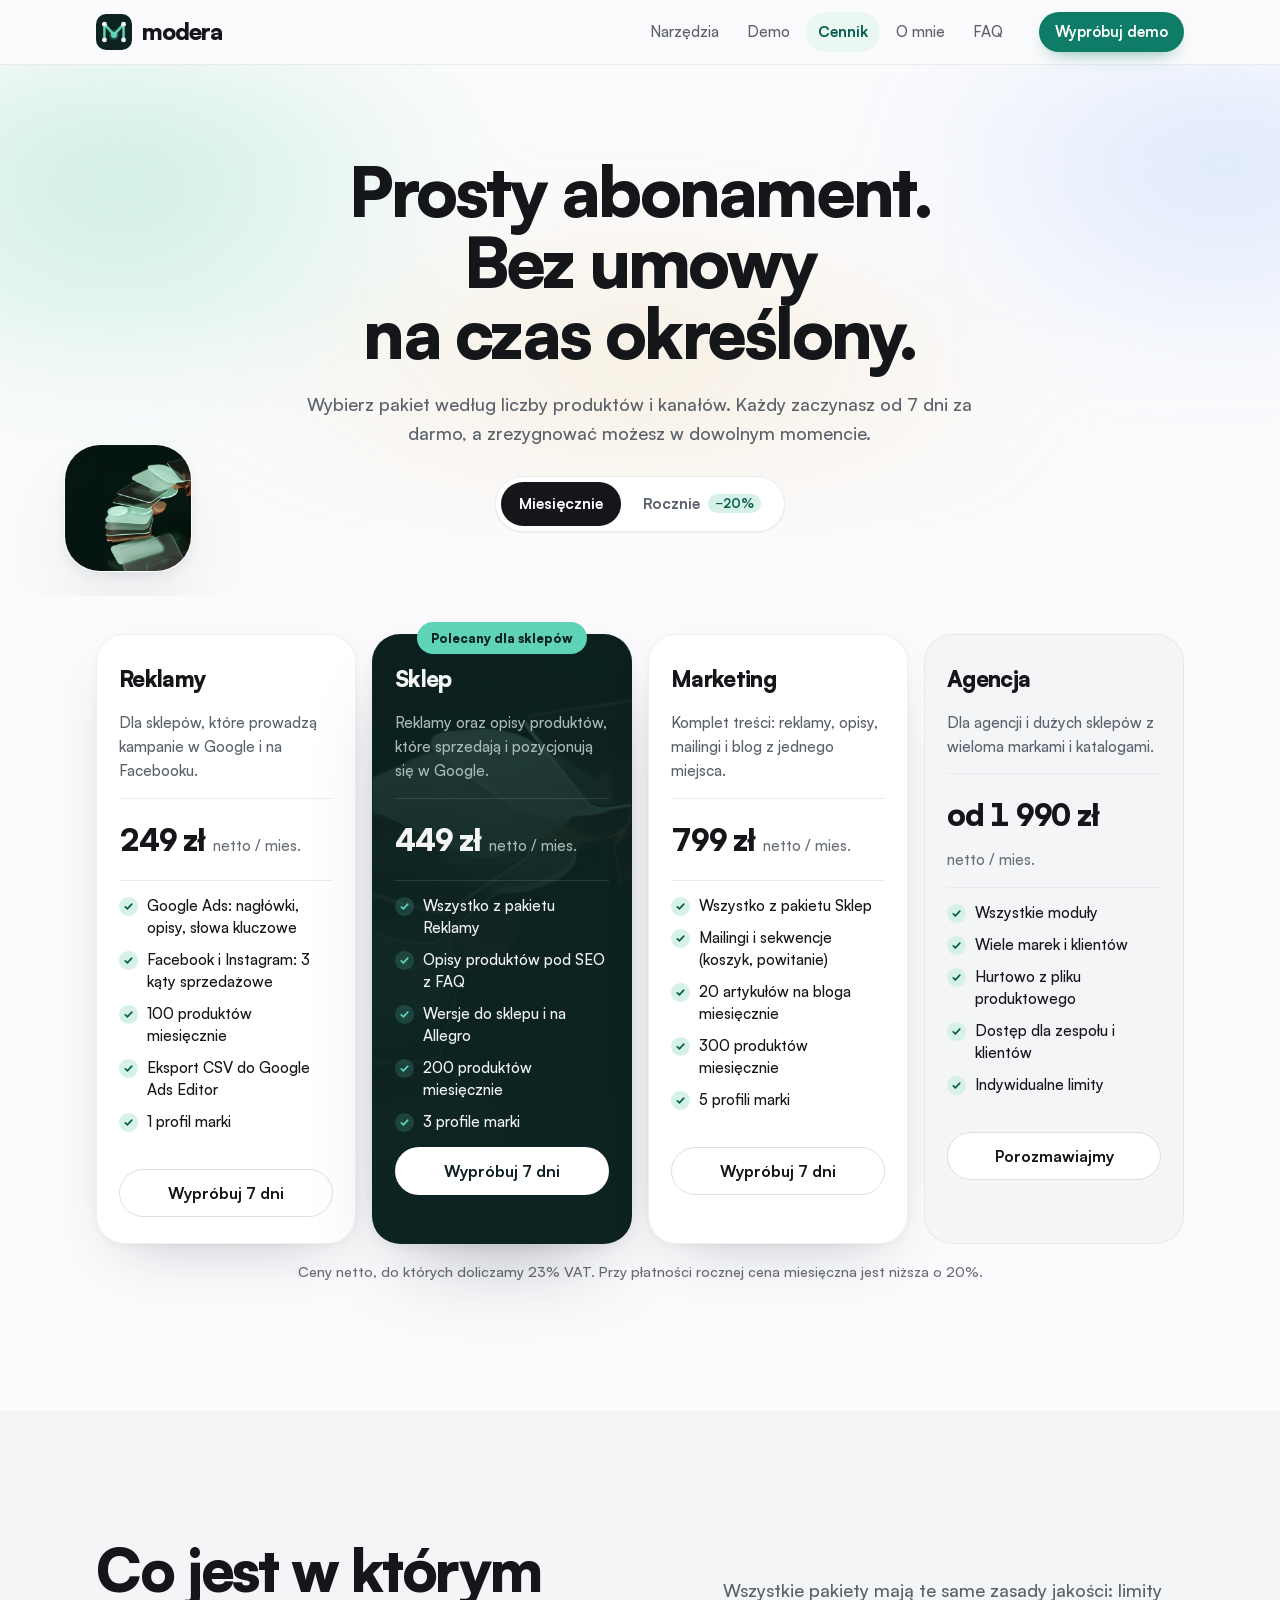
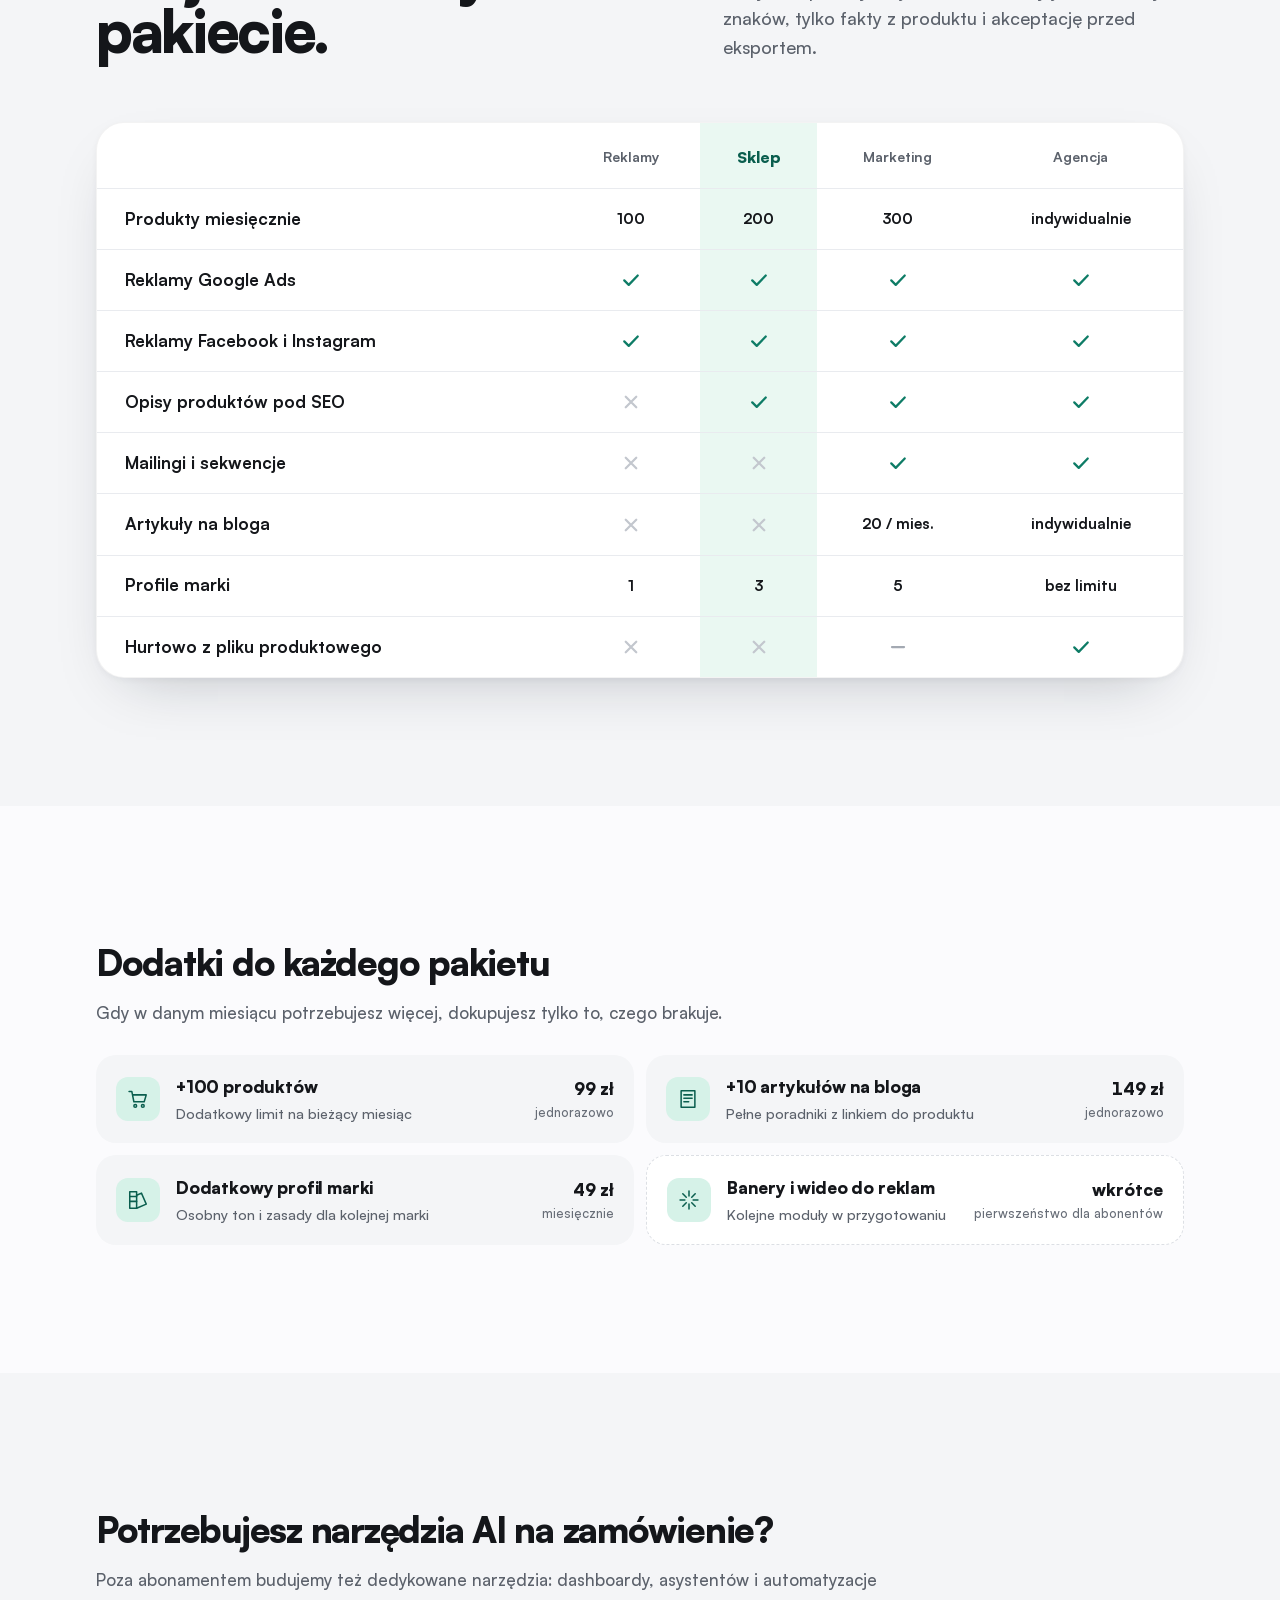
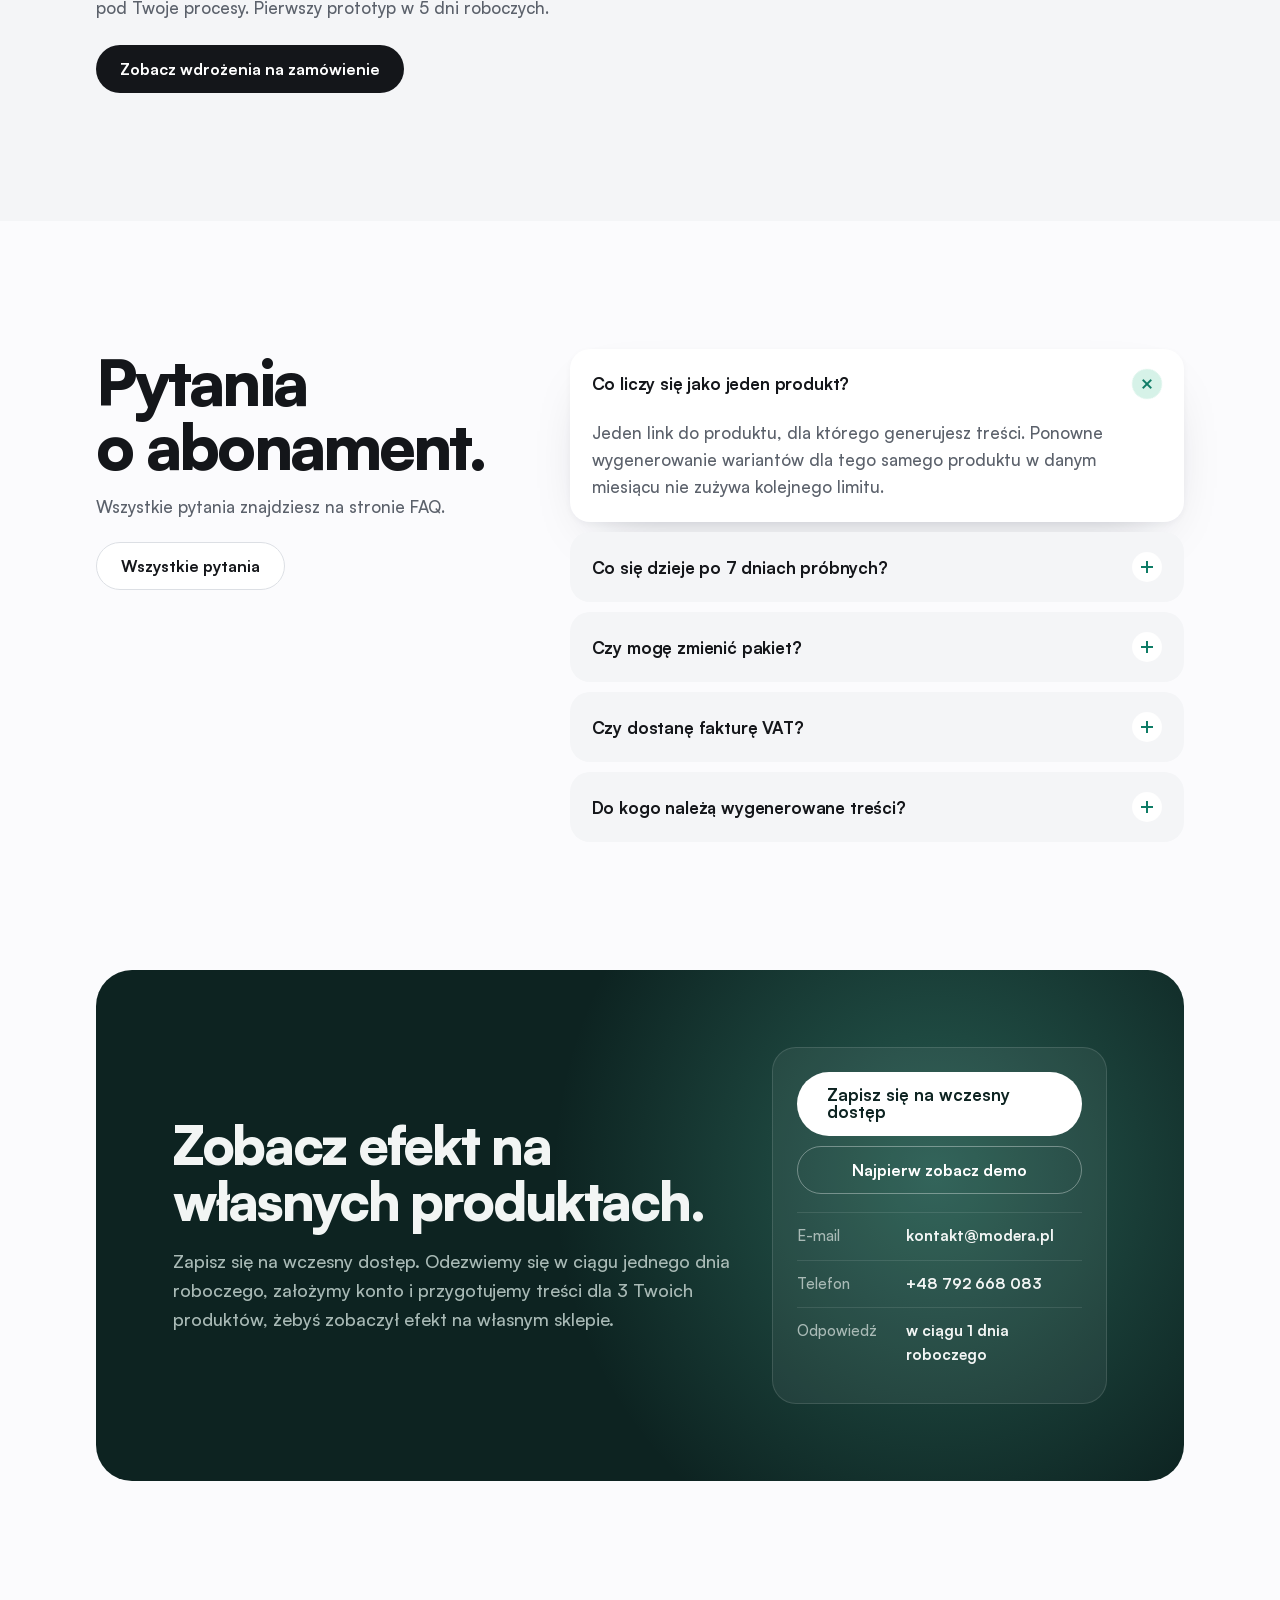
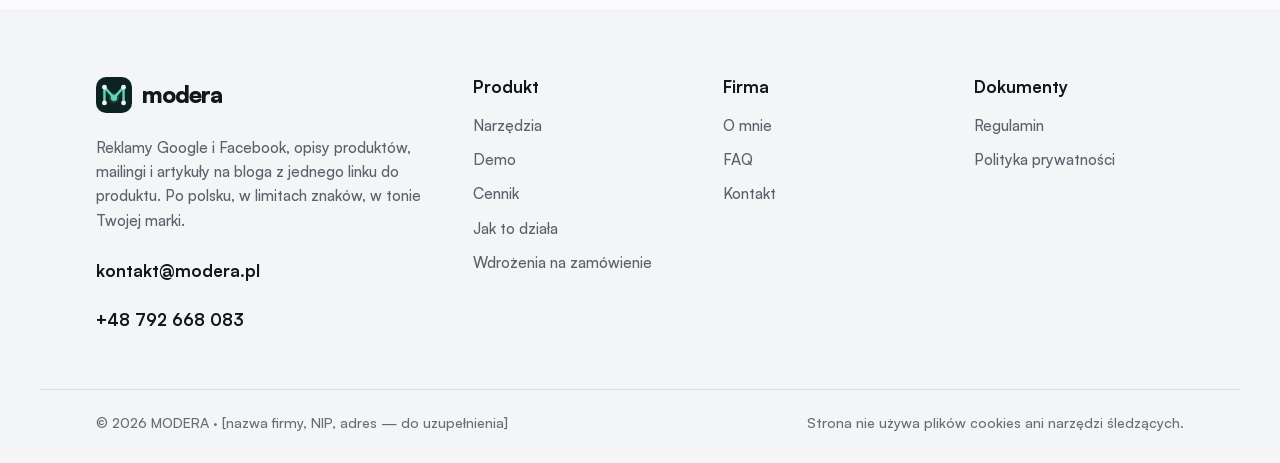
==== commit 5f875752: "Nowy panel w hero, zdjęcia produktów, animacje w demo i cenniku" ====
--- a/cennik.html
+++ b/cennik.html
@@ -84,6 +84,7 @@
 <main id="main">
 <section class="phero" aria-labelledby="price-h">
   <div class="hero__glow" aria-hidden="true"></div>
+  <div class="orb orb--l" aria-hidden="true"><video muted loop playsinline preload="none" poster="assets/video/cards.jpg"><source src="assets/video/cards.mp4" type="video/mp4"></video></div>
   <div class="wrap">
     <h1 id="price-h">Prosty abonament. Bez umowy na&nbsp;czas określony.</h1>
     <p class="phero__lead">Wybierz pakiet według liczby produktów i kanałów. Każdy zaczynasz od 7 dni za darmo, a zrezygnować możesz w dowolnym momencie.</p>
@@ -105,7 +106,8 @@
         <ul><li>Google Ads: nagłówki, opisy, słowa kluczowe</li><li>Facebook i Instagram: 3 kąty sprzedażowe</li><li>100 produktów miesięcznie</li><li>Eksport CSV do Google Ads Editor</li><li>1 profil marki</li></ul>
         <a class="pill pill--ghost" href="#kontakt">Wypróbuj 7 dni</a>
       </article>
-      <article class="plan plan--hot">
+      <article class="plan plan--hot plan--vid">
+        <video class="plan__vid" muted loop playsinline preload="none" poster="assets/video/cards.jpg" aria-hidden="true"><source src="assets/video/cards.mp4" type="video/mp4"></video>
         <span class="plan__badge">Polecany dla sklepów</span>
         <h3>Sklep</h3>
         <p class="plan__for">Reklamy oraz opisy produktów, które sprzedają i pozycjonują się w Google.</p>
--- a/styles.css
+++ b/styles.css
@@ -1138,3 +1138,181 @@
 .dsteps[hidden],.dapp__note[hidden]{display:none}
 .plans--4 .plan__price b{font-size:clamp(1.8rem,2.4vw,2.3rem);white-space:nowrap}
 @media (max-width:640px){.pc{grid-template-columns:72px 1fr;column-gap:12px;align-items:center}.pc .pc__img{grid-row:span 3;max-width:none;aspect-ratio:1}.pc .pc__img .ic{width:34px;height:34px}.pc>*:not(.pc__img){grid-column:2}.pc .pc__cat{margin-top:0}.pc .pc__facts,.pc .pc__h,.pc .pc__aud,.pc .pc__ben,.pc .pc__src{display:none}.pc h3{font-size:1rem}.pc__price{font-size:1.15rem}}
+
+/* =================== MEDIA: wideo i zdjęcia =================== */
+.statement{position:relative;overflow:hidden;isolation:isolate;min-height:clamp(420px,46vw,620px);display:flex;align-items:flex-end;background:#E9ECEE url(assets/video/flow.jpg) center/cover no-repeat}
+.statement__video{position:absolute;inset:0;width:100%;height:100%;object-fit:cover;z-index:-1}
+.statement::after{content:"";position:absolute;inset:auto 0 0 0;height:55%;z-index:-1;background:linear-gradient(180deg,rgba(251,251,253,0),rgba(251,251,253,.55));pointer-events:none}
+.statement__in{width:100%;padding-bottom:clamp(28px,4vw,56px)}
+.statement__card{max-width:560px;background:rgba(255,255,255,.72);-webkit-backdrop-filter:blur(18px) saturate(1.4);backdrop-filter:blur(18px) saturate(1.4);border:1px solid rgba(255,255,255,.8);border-radius:var(--r);padding:clamp(22px,3vw,34px);box-shadow:var(--shadow)}
+.statement__card h2{font-size:clamp(1.8rem,3.4vw,2.8rem);line-height:1.05;letter-spacing:-.04em}
+.statement__card p{margin-top:12px;color:var(--ink-2);font-size:1.05rem}
+
+.how{display:grid;grid-template-columns:minmax(0,1fr) minmax(0,1fr);gap:20px;align-items:stretch}
+.how__photo{position:relative;margin:0;border-radius:var(--r);overflow:hidden;min-height:420px;background:var(--grey-2)}
+.how__photo img{position:absolute;inset:0;width:100%;height:100%;object-fit:cover;object-position:60% 40%}
+.how__photo figcaption{position:absolute;left:16px;right:16px;bottom:16px;background:rgba(255,255,255,.9);-webkit-backdrop-filter:blur(12px);backdrop-filter:blur(12px);border-radius:18px;padding:14px 16px;font-weight:700;font-size:.95rem;line-height:1.4}
+.steps3--stack{grid-template-columns:1fr;gap:12px}
+.steps3--stack li{display:grid;grid-template-columns:64px 1fr;column-gap:16px;padding:22px 24px;align-items:start}
+.steps3--stack .steps3__n{grid-row:span 2;font-size:3.2rem}
+.steps3--stack h3{margin-top:0}
+
+.sec--video{position:relative;overflow:hidden;isolation:isolate}
+.sec__video{position:absolute;inset:0;width:100%;height:100%;object-fit:cover;object-position:right center;z-index:-2;opacity:.55}
+.sec--video::before{content:"";position:absolute;inset:0;z-index:-1;background:linear-gradient(90deg,var(--dark) 0%,rgba(13,35,33,.86) 45%,rgba(13,35,33,.35) 100%);pointer-events:none}
+.sec--video .whys article{background:rgba(20,51,47,.72);-webkit-backdrop-filter:blur(10px);backdrop-filter:blur(10px)}
+
+.mt--photo{position:relative;overflow:hidden;isolation:isolate;min-height:260px}
+.mt--photo img{position:absolute;inset:0;width:100%;height:100%;object-fit:cover;z-index:-2;transition:transform 1.2s var(--ease)}
+.mt--photo::before{content:"";position:absolute;inset:0;z-index:-1;background:linear-gradient(180deg,rgba(13,35,33,.15) 0%,rgba(13,35,33,.92) 70%)}
+.mt--photo:hover img{transform:scale(1.04)}
+
+@media (max-width:900px){
+  .how{grid-template-columns:1fr}
+  .how__photo{min-height:0;aspect-ratio:4/3}
+  .sec__video{opacity:.35}
+  .sec--video::before{background:linear-gradient(180deg,rgba(13,35,33,.6),var(--dark) 70%)}
+}
+@media (max-width:640px){
+  .statement{min-height:520px;background-position:30% center}
+  .statement__video{object-position:30% center}
+  .steps3--stack li{grid-template-columns:48px 1fr;padding:18px}
+  .steps3--stack .steps3__n{font-size:2.4rem}
+}
+@media (prefers-reduced-motion:reduce){.statement__video,.sec__video{display:none}}
+.mods .mt--photo{grid-column:1/-1;min-height:300px;padding:34px}
+.mt--photo img{object-position:center 35%}
+.mt--photo::before{background:linear-gradient(90deg,rgba(13,35,33,.94) 0%,rgba(13,35,33,.75) 40%,rgba(13,35,33,.1) 100%)}
+.mt--photo h3{font-size:clamp(1.6rem,2.6vw,2.2rem);max-width:14ch}
+.mt--photo p{max-width:30ch}
+@media (max-width:640px){.mt--photo::before{background:linear-gradient(180deg,rgba(13,35,33,.2) 0%,rgba(13,35,33,.94) 65%)}}
+/* statement: animacja obok karty, nie pod nią */
+.statement{background:#ECEEF0;align-items:center}
+.statement__video{left:auto;right:0;width:72%;-webkit-mask-image:linear-gradient(90deg,transparent 0,#000 22%);mask-image:linear-gradient(90deg,transparent 0,#000 22%)}
+.statement::after{display:none}
+.statement__in{padding-top:clamp(28px,4vw,56px)}
+@media (max-width:900px){.statement{display:block;min-height:0;padding-bottom:28px;background:#ECEEF0}.statement__video{position:relative;inset:auto;width:100%;height:auto;aspect-ratio:16/9;object-fit:cover;object-position:40% center;-webkit-mask-image:linear-gradient(180deg,#000 75%,transparent);mask-image:linear-gradient(180deg,#000 75%,transparent);z-index:0}.statement__in{padding-top:0;margin-top:-24px;position:relative;z-index:1}}
+@media (min-width:901px){.statement__video{width:64%;object-position:12% center;-webkit-mask-image:linear-gradient(90deg,transparent 0,#000 14%);mask-image:linear-gradient(90deg,transparent 0,#000 14%)}.statement__card{max-width:460px}}
+@media (min-width:901px){.statement{min-height:clamp(380px,31vw,460px)}.statement__video{object-position:30% center}}
+
+/* =================== DROBNE ANIMACJE: demo i cennik =================== */
+.phero .orb{position:absolute;z-index:0;width:clamp(150px,15vw,220px);aspect-ratio:1;border-radius:36px;overflow:hidden;box-shadow:var(--shadow-lg);border:1px solid rgba(255,255,255,.7);animation:bob 8s ease-in-out infinite;pointer-events:none}
+.phero .orb video{width:100%;height:100%;object-fit:cover;display:block}
+.orb--r{right:clamp(16px,5vw,90px);top:clamp(40px,6vw,90px)}
+.orb--l{left:clamp(16px,5vw,90px);top:clamp(60px,7vw,110px);animation-delay:-3s!important}
+.orb--sm{width:clamp(110px,10vw,150px)!important;top:auto!important;bottom:20px;animation-delay:-5s!important}
+.orb--r video{object-position:35% center}
+.phero .wrap{position:relative;z-index:1}
+.dgen{display:flex;align-items:center;gap:14px;opacity:0}
+.dgen.is-on{opacity:1}
+.dgen video{width:170px;height:96px;object-fit:cover;object-position:35% center;border-radius:16px;flex:none}
+.dgen span{font-weight:700;color:var(--accent-deep)}
+.dgen span::after{content:"";display:inline-block;width:7px;height:1em;margin-left:4px;vertical-align:-2px;background:var(--accent);border-radius:2px;animation:blink 1s steps(2) infinite}
+@keyframes panelIn{from{opacity:0;transform:translateY(10px)}to{opacity:1;transform:none}}
+.ob__panel>*{animation:panelIn .42s var(--ease) both}
+.ob__panel>*:nth-child(2){animation-delay:.04s}.ob__panel>*:nth-child(3){animation-delay:.08s}.ob__panel>*:nth-child(n+4){animation-delay:.12s}
+.rows li,.fb,.mails__list button,.ideas li{animation:panelIn .38s var(--ease) both}
+.rows li:nth-child(1){animation-delay:0.075s}.rows li:nth-child(2){animation-delay:0.100s}.rows li:nth-child(3){animation-delay:0.125s}.rows li:nth-child(4){animation-delay:0.150s}.rows li:nth-child(5){animation-delay:0.175s}.rows li:nth-child(6){animation-delay:0.200s}.rows li:nth-child(7){animation-delay:0.225s}.rows li:nth-child(8){animation-delay:0.250s}.rows li:nth-child(9){animation-delay:0.275s}.rows li:nth-child(10){animation-delay:0.300s}.rows li:nth-child(11){animation-delay:0.325s}.rows li:nth-child(12){animation-delay:0.350s}.rows li:nth-child(13){animation-delay:0.375s}.rows li:nth-child(14){animation-delay:0.400s}.rows li:nth-child(15){animation-delay:0.425s}
+.fb:nth-child(2){animation-delay:.08s}.fb:nth-child(3){animation-delay:.16s}
+@keyframes pop{0%{transform:scale(.6)}60%{transform:scale(1.25)}100%{transform:scale(1)}}
+.cpy.is-ok .ic{animation:pop .4s var(--ease)}
+.pc{animation:panelIn .45s var(--ease) both}
+@keyframes priceIn{from{opacity:0;transform:translateY(10px);filter:blur(4px)}to{opacity:1;transform:none;filter:none}}
+[data-m].is-swap{display:inline-block;animation:priceIn .45s var(--ease) both}
+.plan--vid{overflow:hidden;isolation:isolate}
+.plan__vid{position:absolute;inset:0;width:100%;height:100%;object-fit:cover;object-position:70% center;z-index:-2;opacity:.45}
+.plan--vid::after{content:"";position:absolute;inset:0;z-index:-1;background:linear-gradient(180deg,rgba(13,35,33,.55) 0%,rgba(13,35,33,.92) 45%,var(--dark) 100%);pointer-events:none}
+.plan--vid .plan__badge{z-index:2}
+.plan{transition:transform .35s var(--ease),box-shadow .35s var(--ease)}
+.plan:hover{transform:translateY(-4px);box-shadow:var(--shadow-lg)}
+@media (max-width:1080px){.phero .orb{display:none}}
+@media (max-width:640px){.dgen video{width:130px;height:74px}.dgen.is-on{height:74px}}
+@media (prefers-reduced-motion:reduce){.phero .orb,.dgen,.plan__vid{display:none}}
+.plan--vid{overflow:visible}
+.plan__vid,.plan--vid::after{border-radius:inherit}
+.orb--l{top:auto!important;bottom:24px;width:clamp(120px,10vw,160px)!important}
+@media (max-width:1279px){.phero .orb{display:none}}
+
+/* =================== HERO SHOWCASE v2 =================== */
+.showcase{position:relative;isolation:isolate;overflow:hidden;margin-top:clamp(48px,6vw,72px);border-radius:36px;background:var(--dark);padding:clamp(28px,4vw,56px);display:grid;grid-template-columns:minmax(0,1fr) 300px;gap:28px;align-items:center;box-shadow:0 40px 90px -40px rgba(13,35,33,.6)}
+.showcase__bg{position:absolute;inset:0;width:100%;height:100%;object-fit:cover;object-position:right center;z-index:-2;opacity:.6}
+.showcase::before{content:"";position:absolute;inset:0;z-index:-1;background:radial-gradient(80% 90% at 30% 50%,rgba(13,35,33,.92),rgba(13,35,33,.55) 70%,rgba(13,35,33,.3));pointer-events:none}
+.gen--v2{box-shadow:0 30px 70px -30px rgba(0,0,0,.7);border:1px solid rgba(255,255,255,.12)}
+.gen--v2 .gen__url{position:relative;overflow:hidden}
+.gen__go{display:inline-flex;align-items:center;gap:6px}
+.gen__go .ic{width:14px;height:14px;stroke-width:3}
+.gen__prog{position:absolute;left:0;bottom:0;height:3px;width:100%;background:linear-gradient(90deg,var(--accent),var(--accent-hi));transform-origin:left;animation:prog 2.2s var(--ease) .3s both}
+@keyframes prog{from{transform:scaleX(0)}}
+.gen--v2 .gen__body{grid-template-columns:220px minmax(0,1fr)}
+.gen--v2 .gen__prod{padding:12px;gap:4px;background:var(--grey)}
+.gen--v2 .gen__prod img{width:100%;aspect-ratio:1;object-fit:cover;border-radius:14px;margin-bottom:8px}
+.gen__price{font-size:1.25rem!important;font-weight:900;letter-spacing:-.03em;color:var(--ink)!important}
+.gen__facts{list-style:none;margin:8px 0 0;padding:0;display:grid;gap:0;background:#fff;border-radius:12px;padding:2px 10px}
+.gen__facts li{display:flex;justify-content:space-between;gap:8px;font-size:.8rem;font-weight:700;padding:6px 0;border-bottom:1px solid var(--grey-2);background:none;border-radius:0;color:var(--ink)}
+.gen__facts li:last-child{border-bottom:0}
+.gen__facts em{font-style:normal;font-weight:500;color:var(--ink-2)}
+.gen__ok{display:flex;align-items:center;gap:6px;margin-top:8px;font-size:.8rem;font-weight:700;color:var(--accent-deep)}
+.gen__ok .ic{width:14px;height:14px;stroke-width:3}
+.gen__serp{border:1px solid var(--grey-2);border-radius:14px;padding:12px 14px;margin-bottom:10px;animation:panelIn .5s var(--ease) .4s both}
+.gen__serp small{font-size:.8rem;color:var(--ink-2)}
+.gen__serp small b{color:var(--ink)}
+.gen__serp p{color:#1A47B8;line-height:1.3;margin-top:3px}
+.gen__serp span{display:block;font-size:.85rem;color:var(--ink-2);margin-top:3px}
+.gen--v2 .gen__rows li{display:grid;grid-template-columns:minmax(0,1fr) 64px auto;align-items:center;gap:12px;animation:panelIn .45s var(--ease) both}
+.gen--v2 .gen__rows li:nth-child(1){animation-delay:.6s}.gen--v2 .gen__rows li:nth-child(2){animation-delay:.75s}.gen--v2 .gen__rows li:nth-child(3){animation-delay:.9s}.gen--v2 .gen__rows li:nth-child(4){animation-delay:1.05s}
+.gen--v2 .gen__rows li>span:first-child{white-space:nowrap;overflow:hidden;text-overflow:ellipsis}
+.gen--v2 .gen__rows i{display:block;height:6px;border-radius:99px;background:var(--grey-2);position:relative;overflow:hidden}
+.gen--v2 .gen__rows i::after{content:"";position:absolute;inset:0;width:var(--w);border-radius:99px;background:var(--accent-hi)}
+.showcase__side{display:grid;gap:16px}
+.fbad{background:#fff;border-radius:20px;overflow:hidden;box-shadow:0 24px 50px -24px rgba(0,0,0,.7);animation:bob 8s ease-in-out infinite}
+.fbad header{display:flex;align-items:center;gap:8px;padding:12px 14px 0}
+.fbad header b{display:block;font-size:.9rem}
+.fbad header small{font-size:.8rem;color:var(--ink-3)}
+.fbad>p{padding:8px 14px 10px;font-size:.88rem;line-height:1.45}
+.fbad img{width:100%;aspect-ratio:1.2;object-fit:cover}
+.fbad footer{display:flex;align-items:center;justify-content:space-between;gap:8px;padding:10px 14px;background:var(--grey)}
+.fbad footer small{display:block;font-size:.8rem;color:var(--ink-3)}
+.fbad footer b{font-size:.9rem}
+.fbad footer>span{flex:none;font-size:.8rem;font-weight:700;background:var(--grey-2);border-radius:8px;padding:7px 10px}
+.inbox{background:rgba(255,255,255,.95);border-radius:20px;padding:12px;box-shadow:0 24px 50px -24px rgba(0,0,0,.7);animation:bob 8s ease-in-out infinite;animation-delay:-4s}
+.inbox__h{font-size:.8rem;font-weight:700;color:var(--ink-2);padding:0 4px 8px}
+.inbox__row{display:flex;gap:10px;align-items:flex-start;padding:9px 8px;border-radius:12px}
+.inbox__row b{display:block;font-size:.85rem;line-height:1.3}
+.inbox__row small{display:block;font-size:.8rem;color:var(--ink-2);margin-top:2px}
+.inbox__row.is-new{background:var(--mint-2)}
+.inbox__row.is-new b::before{content:"";display:inline-block;width:7px;height:7px;border-radius:50%;background:var(--accent);margin-right:6px;vertical-align:2px}
+.fb__av--soft{background:var(--grey-2);color:var(--ink-2)}
+@media (max-width:1080px){
+  .showcase{grid-template-columns:1fr}
+  .showcase__side{grid-template-columns:1fr 1fr;align-items:start}
+}
+@media (max-width:900px){
+  .gen--v2 .gen__body{grid-template-columns:1fr}
+  .gen--v2 .gen__prod{display:grid;grid-template-columns:96px 1fr;column-gap:12px;align-items:center}
+  .gen--v2 .gen__prod img{grid-row:span 3;margin:0}
+  .gen--v2 .gen__facts,.gen--v2 .gen__ok{grid-column:1/-1}
+}
+@media (max-width:640px){
+  .showcase{padding:14px;border-radius:28px;gap:14px;margin-left:-4px;margin-right:-4px}
+  .showcase__side{grid-template-columns:1fr}
+  .inbox{display:none}
+  .gen--v2 .gen__rows li{grid-template-columns:minmax(0,1fr) auto}
+  .gen--v2 .gen__rows i{display:none}
+  .gen__serp p{font-size:.95rem}
+  .fbad{animation:none}
+}
+@media (prefers-reduced-motion:reduce){.showcase__bg{display:none}}
+.pc__img img,.fb__img img{width:100%;height:100%;object-fit:cover;border-radius:inherit;display:block}
+.pc__img{overflow:hidden;aspect-ratio:1}
+.fb__img{overflow:hidden;aspect-ratio:1.2}
+.gen--v2 .gen__prod img,.fbad img{height:auto}
+.fbad img{aspect-ratio:1.25;object-position:center 60%}
+@media (max-width:900px){.gen--v2 .gen__prod img{width:96px;height:96px}}
+.gen--v2 .gen__facts{display:grid}
+.gen--v2 .gen__facts li{background:none;padding:6px 0;border-radius:0}
+.dapp{position:relative}
+.dgen,.dgen.is-on{position:absolute;left:50%;top:150px;z-index:5;height:auto;margin:0;padding:12px 18px 12px 12px;background:#fff;border-radius:20px;box-shadow:var(--shadow-lg);transform:translate(-50%,10px);transition:opacity .3s,transform .4s var(--ease);pointer-events:none}
+.dgen.is-on{transform:translate(-50%,0)}
+.gen__serp p{font-size:1rem}
+.dgen,.dgen.is-on{top:300px}
+@media (max-width:640px){.dgen,.dgen.is-on{top:420px}}
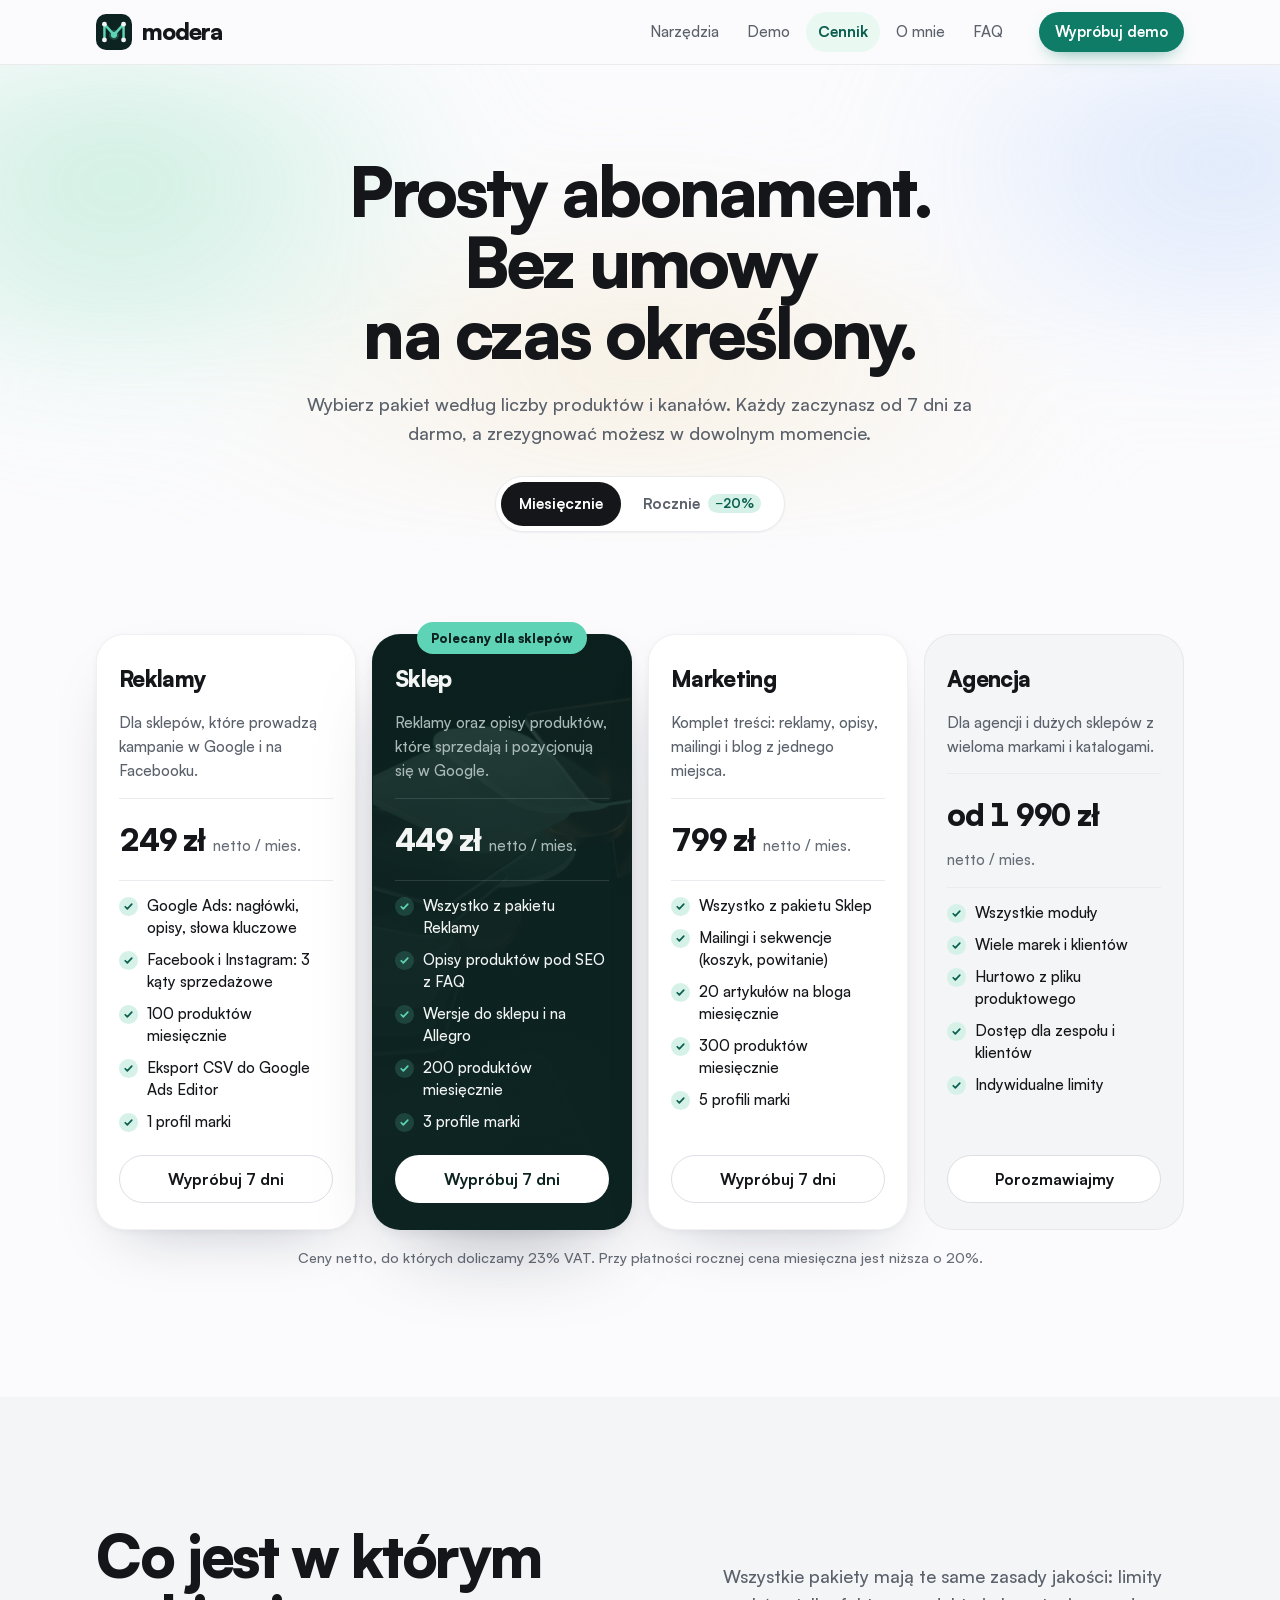
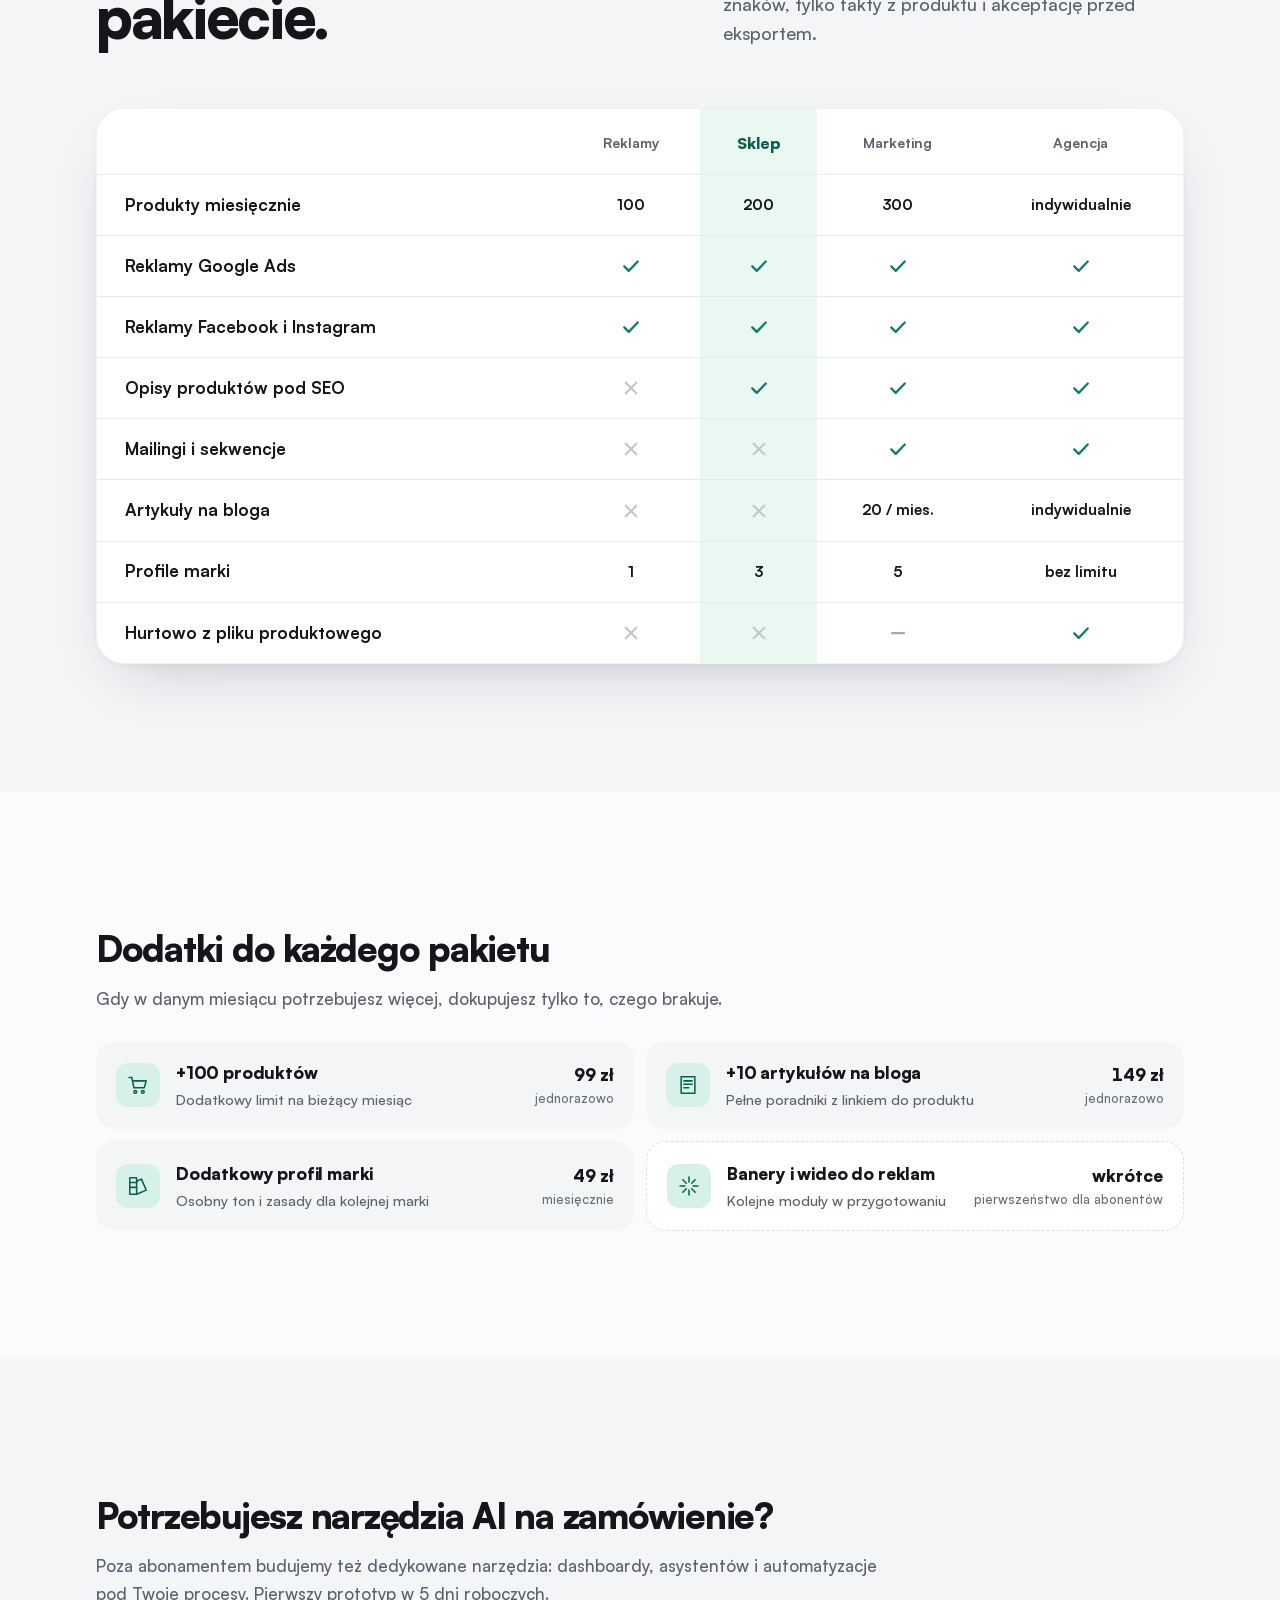
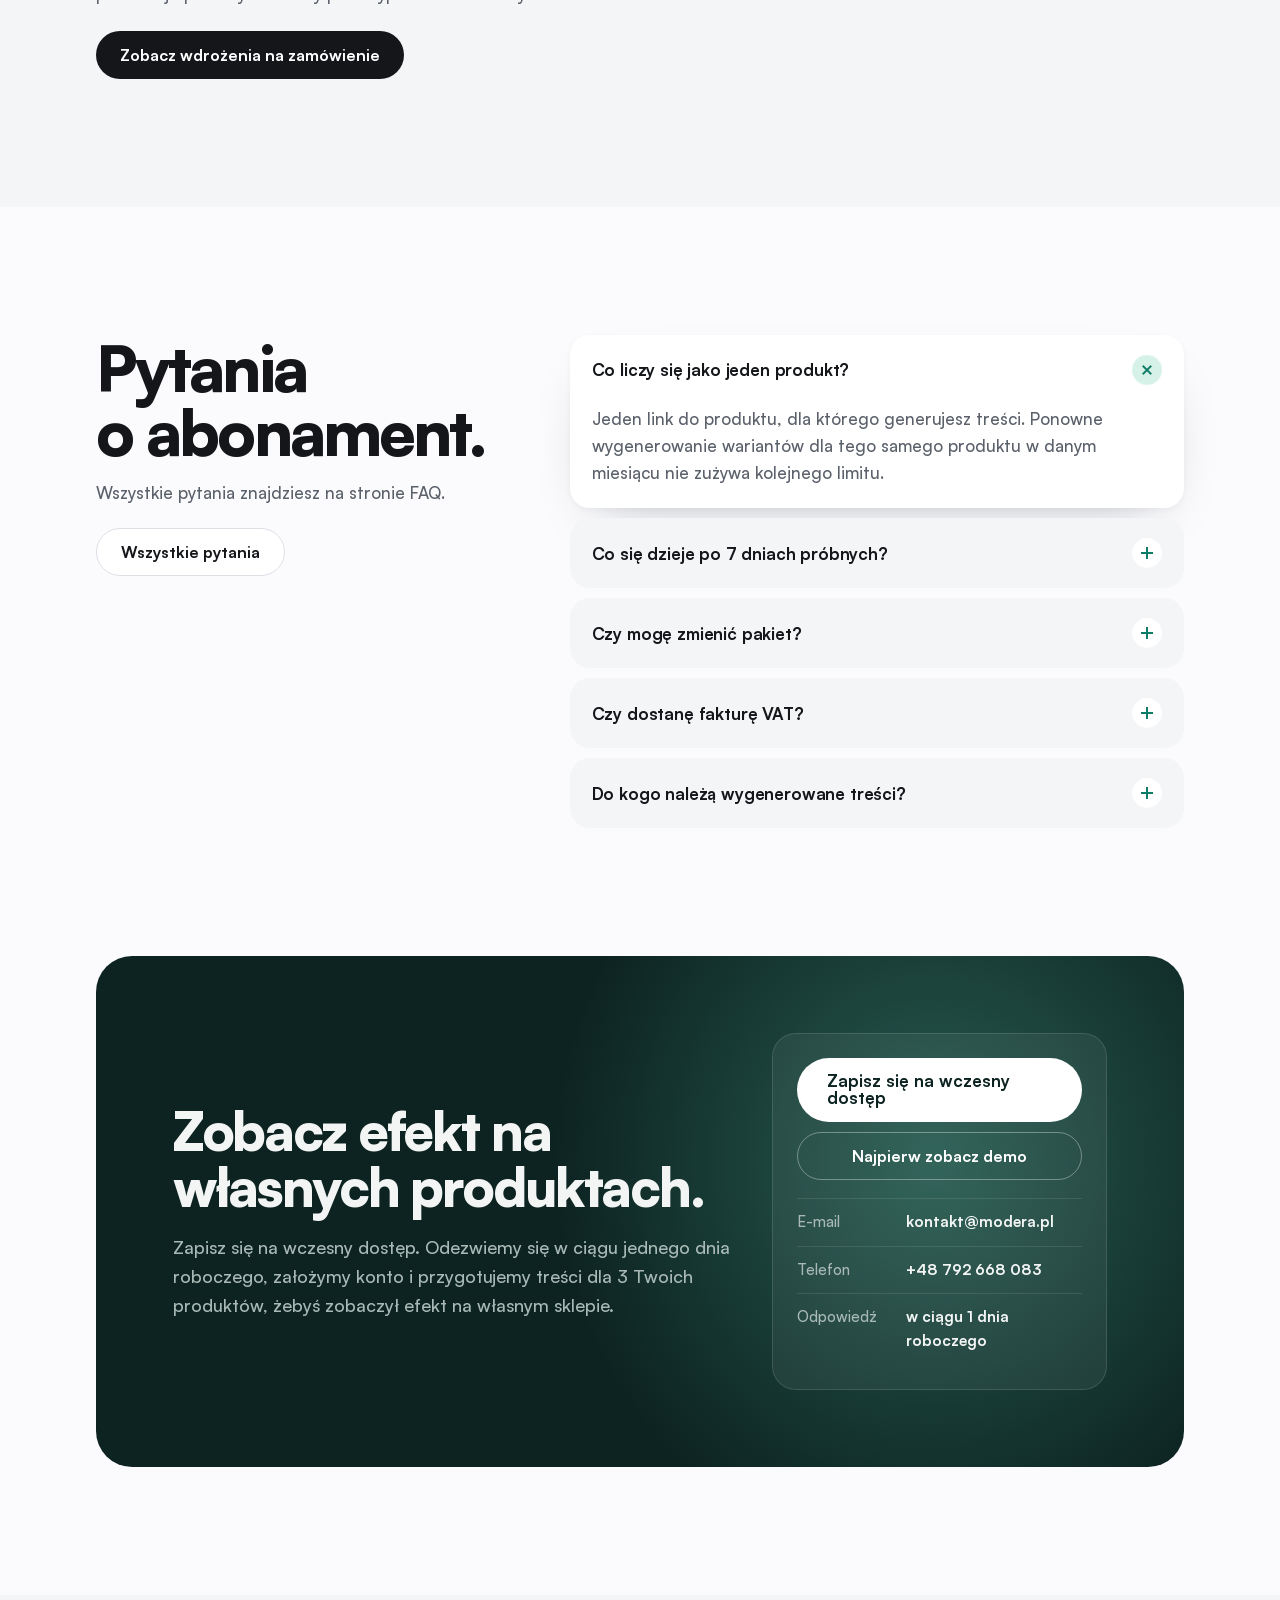
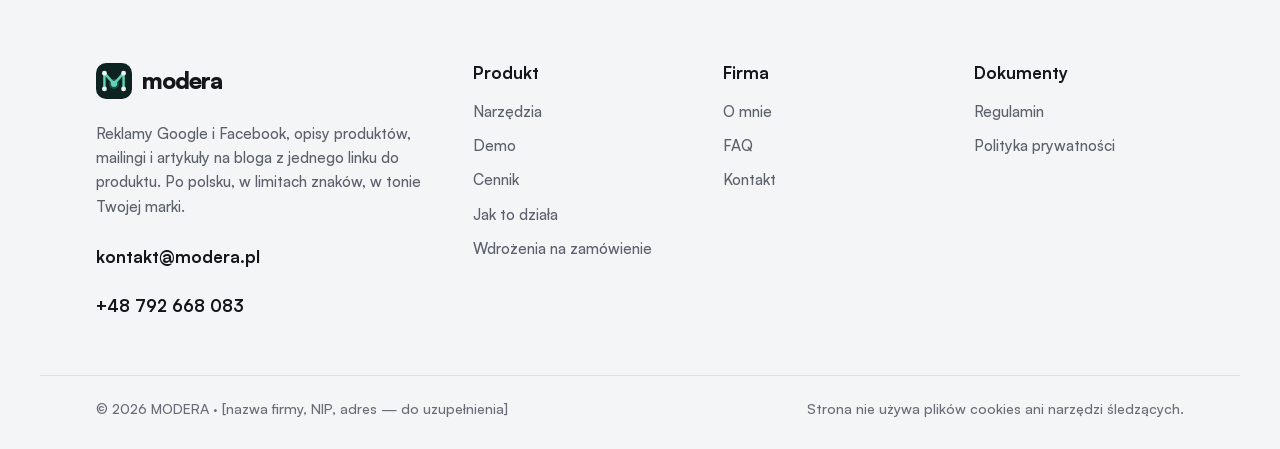
==== commit 23b8d52c: "Cennik: usunięta animacja w nagłówku" ====
--- a/cennik.html
+++ b/cennik.html
@@ -84,7 +84,6 @@
 <main id="main">
 <section class="phero" aria-labelledby="price-h">
   <div class="hero__glow" aria-hidden="true"></div>
-  <div class="orb orb--l" aria-hidden="true"><video muted loop playsinline preload="none" poster="assets/video/cards.jpg"><source src="assets/video/cards.mp4" type="video/mp4"></video></div>
   <div class="wrap">
     <h1 id="price-h">Prosty abonament. Bez umowy na&nbsp;czas określony.</h1>
     <p class="phero__lead">Wybierz pakiet według liczby produktów i kanałów. Każdy zaczynasz od 7 dni za darmo, a zrezygnować możesz w dowolnym momencie.</p>
--- a/styles.css
+++ b/styles.css
@@ -1316,3 +1316,51 @@
 .gen__serp p{font-size:1rem}
 .dgen,.dgen.is-on{top:300px}
 @media (max-width:640px){.dgen,.dgen.is-on{top:420px}}
+
+/* pricing: przyciski zawsze na dole karty */
+.plan>.pill{margin-top:auto}
+.plan>ul{margin-bottom:8px}
+.plan__time+.pill{margin-top:12px}
+
+/* =================== PORÓWNANIE v2 =================== */
+.vs{display:grid;grid-template-columns:minmax(0,1fr) minmax(0,1.1fr);gap:20px;align-items:stretch}
+.vs__time{position:relative;overflow:hidden;isolation:isolate;background:var(--dark);color:var(--on-dark);border-radius:var(--r);padding:clamp(24px,3vw,36px);display:flex;flex-direction:column;gap:22px}
+.vs__time::before{content:"";position:absolute;right:-20%;top:-30%;width:70%;height:90%;z-index:-1;background:radial-gradient(closest-side,rgba(94,211,181,.25),transparent);pointer-events:none}
+.vs__time h3{font-size:1.4rem;letter-spacing:-.03em;color:#fff;max-width:18ch}
+.bars{list-style:none;margin:0;padding:0;display:grid;gap:14px}
+.bars li{display:grid;grid-template-columns:96px minmax(0,1fr) 92px;align-items:center;gap:12px}
+.bars__l{font-weight:700;font-size:.95rem;color:var(--on-dark-2)}
+.bars__t{height:14px;border-radius:99px;background:rgba(255,255,255,.08);overflow:hidden}
+.bars__t i{display:block;height:100%;width:var(--w);min-width:10px;border-radius:99px;background:rgba(255,255,255,.35);transform-origin:left;transition:transform 1.1s var(--ease)}
+.bars b{font-size:1rem;text-align:right;font-variant-numeric:tabular-nums;color:#fff}
+.bars .is-us{background:rgba(94,211,181,.12);border:1px solid rgba(94,211,181,.35);border-radius:14px;padding:10px 12px;margin:0 -12px}
+.bars .is-us .bars__l{color:var(--accent-hi)}
+.bars .is-us i{background:var(--accent-hi);box-shadow:0 0 14px rgba(94,211,181,.7)}
+.bars .is-us b{color:var(--accent-hi);font-size:1.2rem;font-weight:900}
+.js-anim .bars:not(.is-in) i{transform:scaleX(0)}
+.bars li:nth-child(2) i{transition-delay:.12s}.bars li:nth-child(3) i{transition-delay:.24s}.bars li:nth-child(4) i{transition-delay:.36s}
+.vs__foot{margin-top:auto;font-size:.95rem;color:var(--on-dark-2);padding-top:14px;border-top:1px solid rgba(255,255,255,.1)}
+.vs__table{background:#fff;border-radius:var(--r);box-shadow:var(--shadow);border:1px solid rgba(20,22,26,.05);padding:10px 8px;display:flex;flex-direction:column}
+.vs__head,.vs__row{display:grid;grid-template-columns:minmax(0,1.6fr) repeat(4,minmax(0,.7fr));align-items:center}
+.vs__head{padding:12px 0 10px}
+.vs__head b{font-size:.8rem;font-weight:700;color:var(--ink-2);text-align:center}
+.vs__head b.us{color:var(--accent-deep);font-weight:900;font-size:.9rem}
+.vs__row{flex:1;border-top:1px solid var(--grey-2);min-height:56px}
+.vs__row>span:first-child{font-weight:700;font-size:.95rem;padding:0 12px;line-height:1.3}
+.vs__row>span{display:grid;place-items:center;height:100%}
+.vs__head .us,.vs__row .us{background:var(--mint-2)}
+.vs__head .us{border-radius:14px 14px 0 0;align-self:stretch;display:grid;place-items:center}
+.vs__row:last-child .us{border-radius:0 0 14px 14px}
+.mk--yes{stroke:var(--accent)}
+@media (max-width:900px){.vs{grid-template-columns:1fr}}
+@media (max-width:640px){
+  .bars li{grid-template-columns:78px minmax(0,1fr) 74px;gap:8px}
+  .bars b{font-size:.85rem}.bars .is-us b{font-size:1rem}
+  .vs__head b{font-size:.7rem}
+  .vs__row>span:first-child{font-size:.85rem;padding:0 8px}
+  .vs__head,.vs__row{grid-template-columns:minmax(0,1.5fr) repeat(4,minmax(0,.6fr))}
+  .mk{width:20px;height:20px}
+}
+.vs__row>span:first-child{place-items:center start;justify-items:start;text-align:left}
+.vs__head b{line-height:1.15;padding:0 2px}
+@media (max-width:640px){.vs__head,.vs__row{grid-template-columns:minmax(0,1.25fr) repeat(4,minmax(0,.62fr))}.vs__head b{font-size:.68rem}.vs__head b.us{font-size:.72rem}.bars li{grid-template-columns:76px minmax(0,1fr) 84px}}
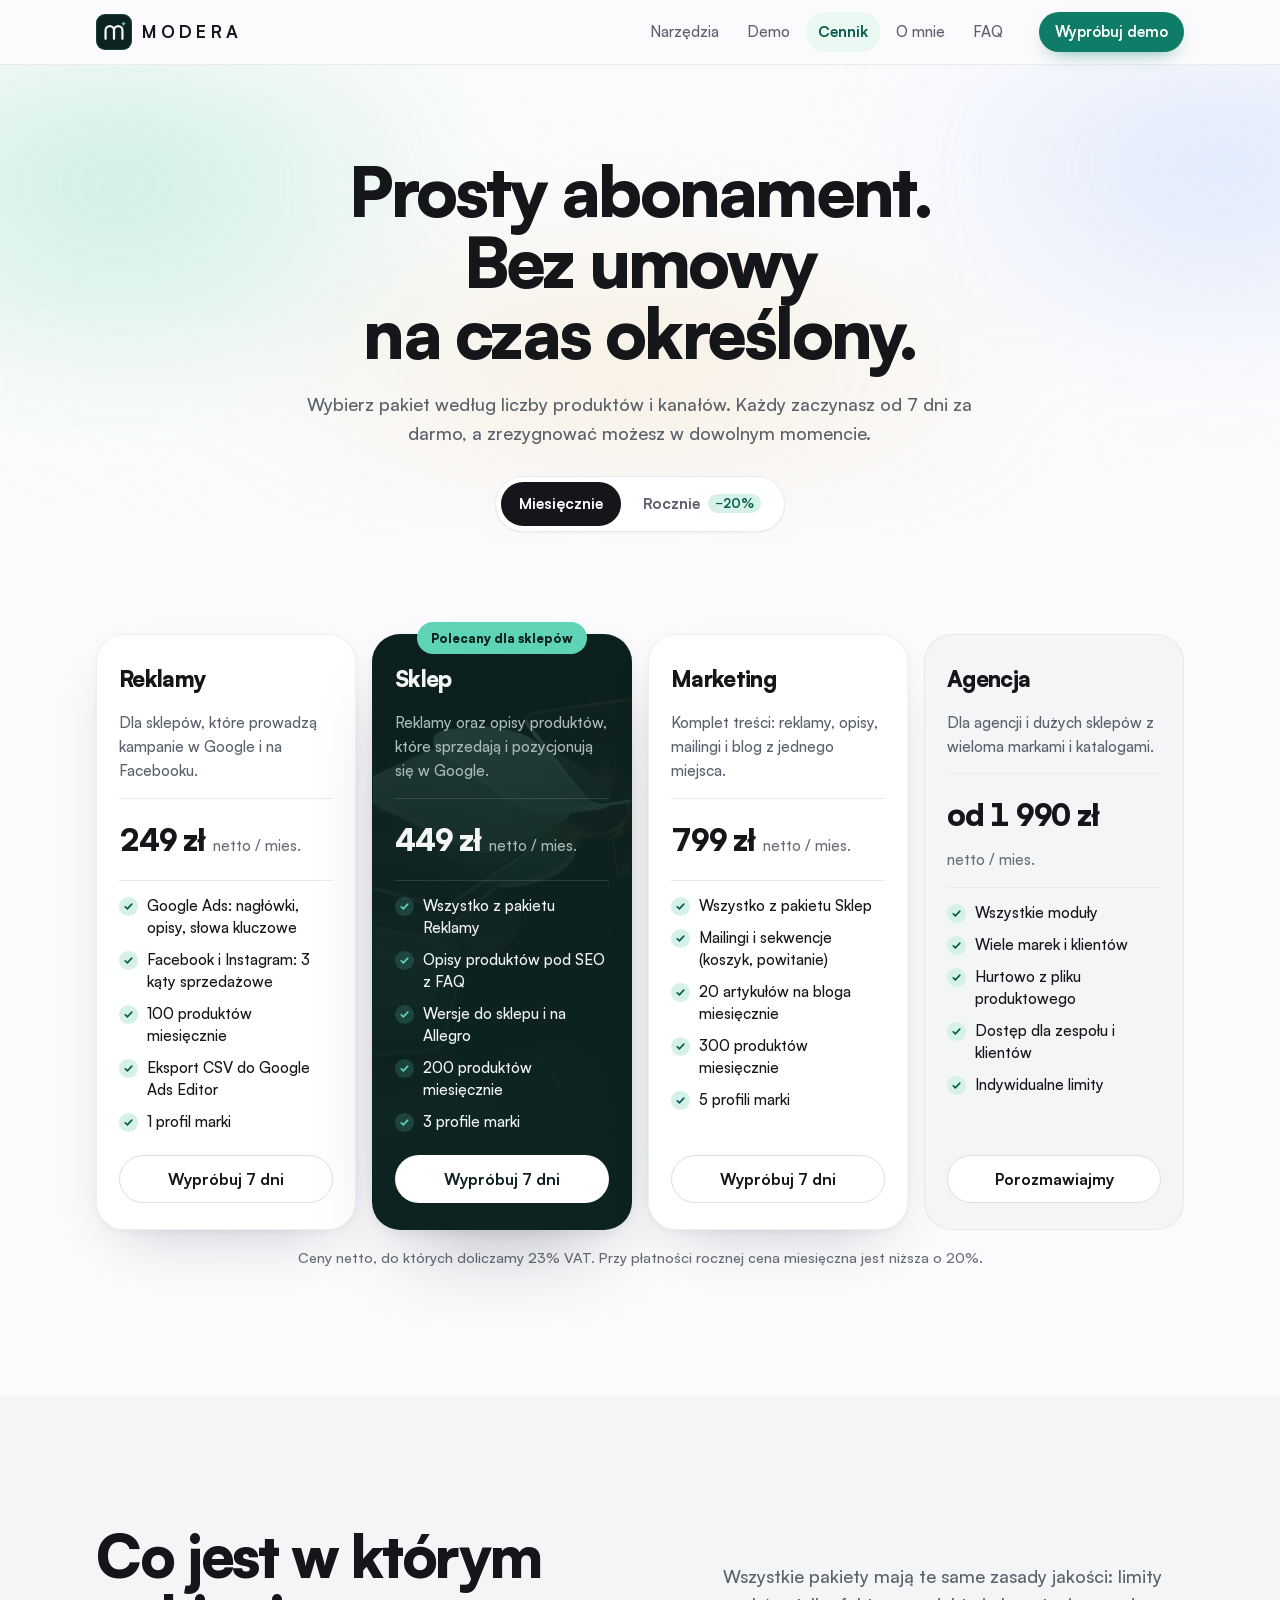
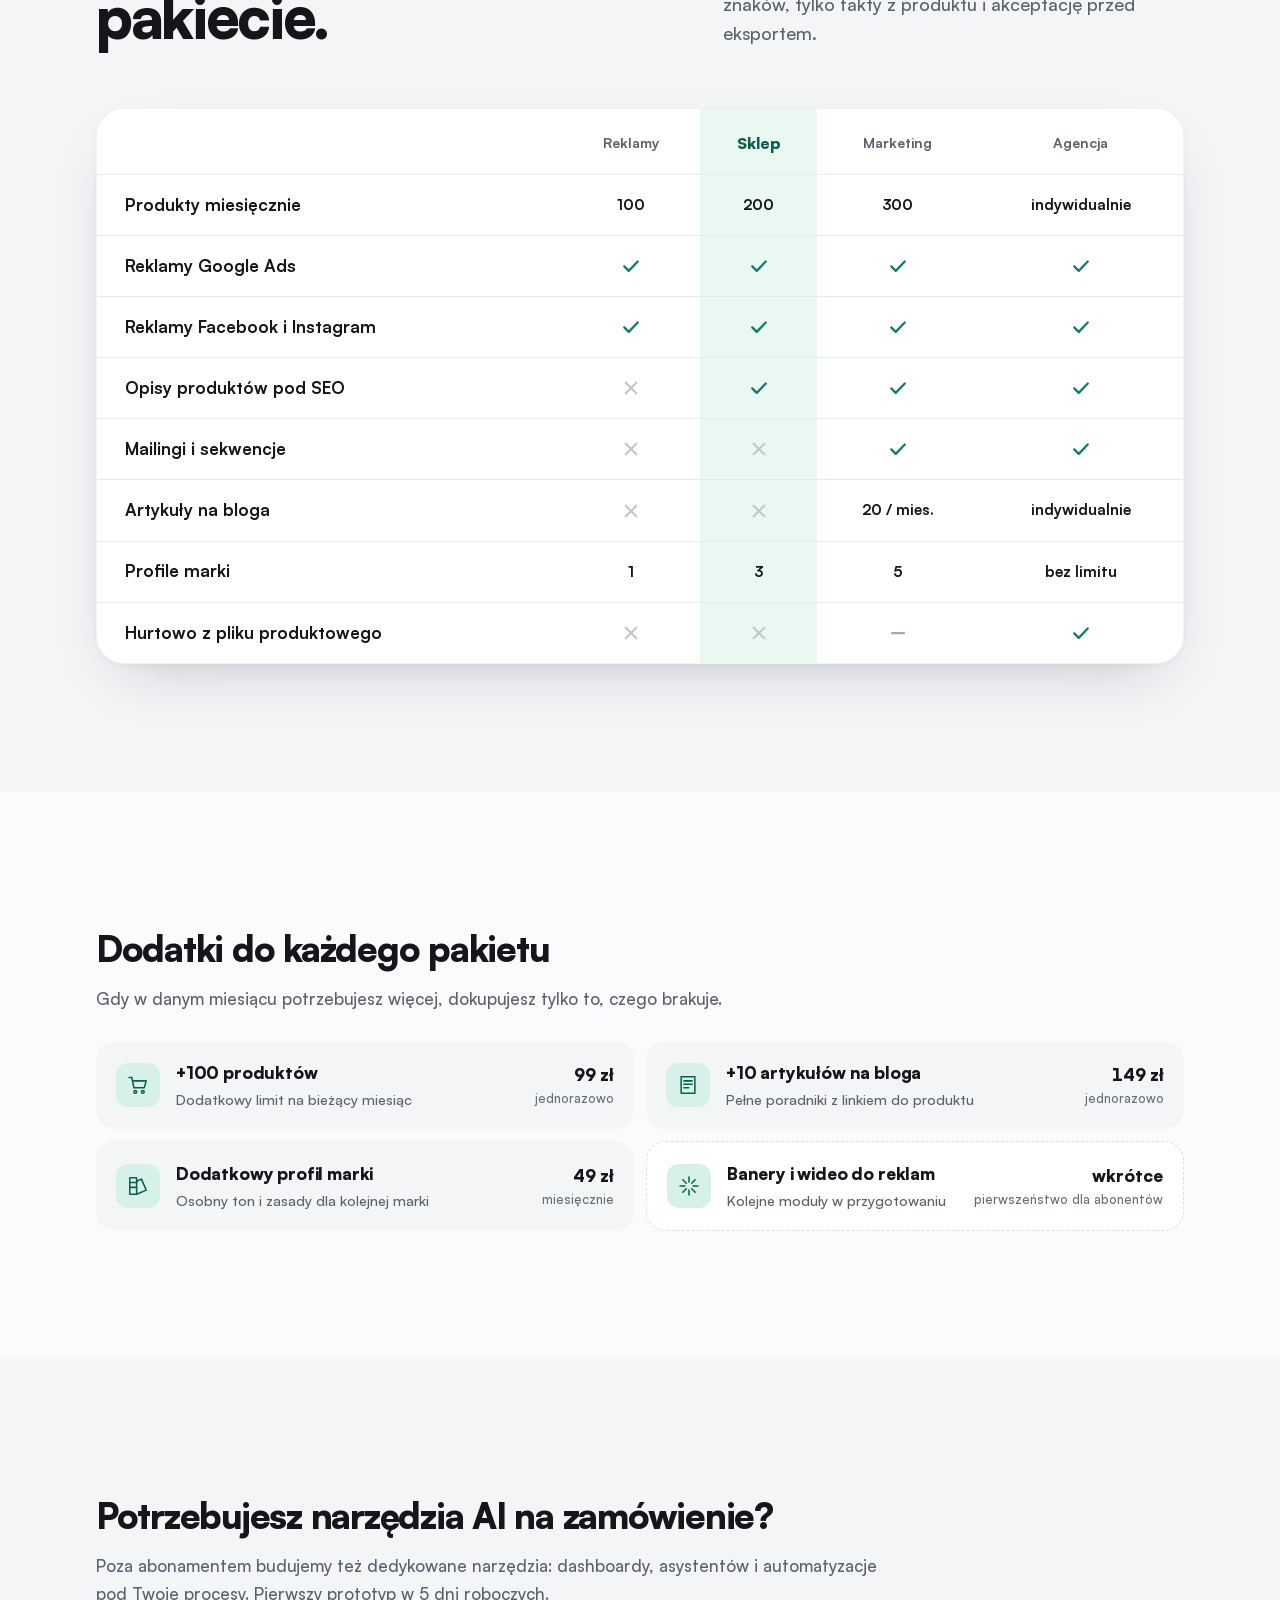
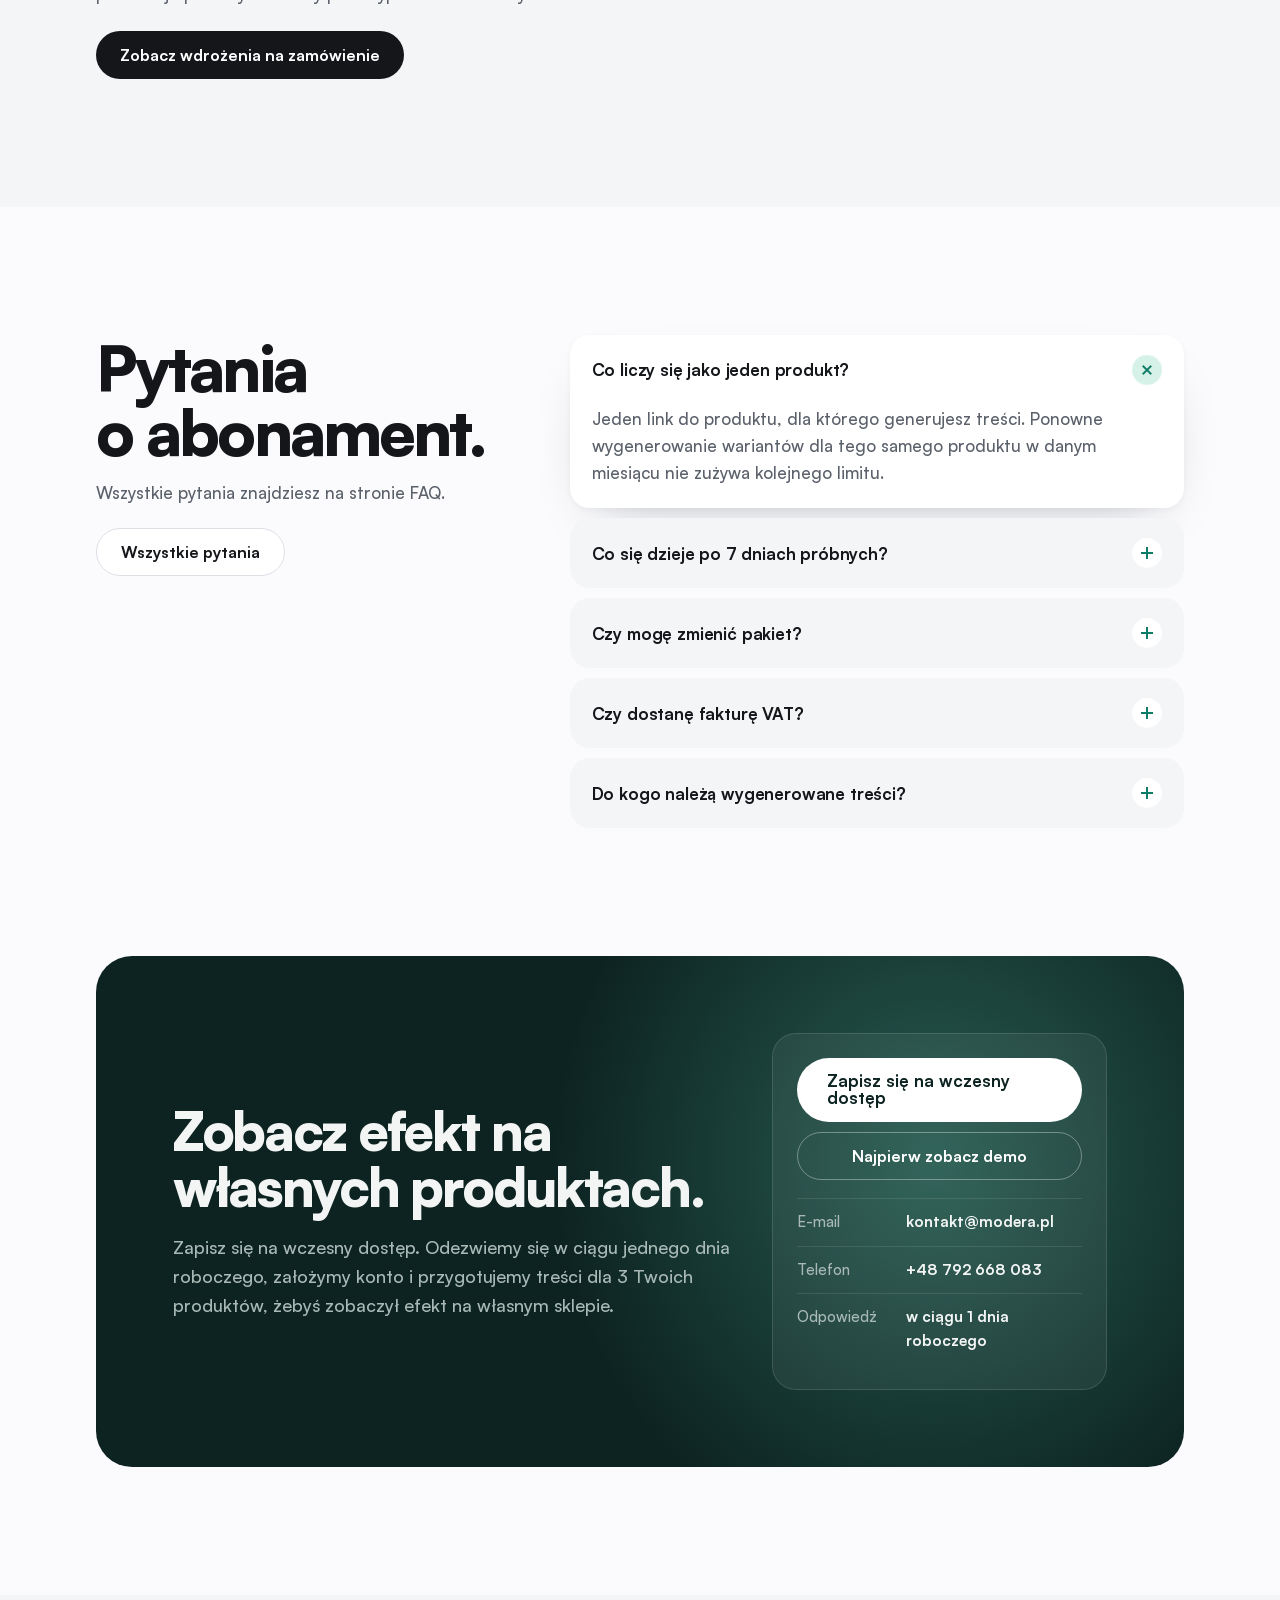
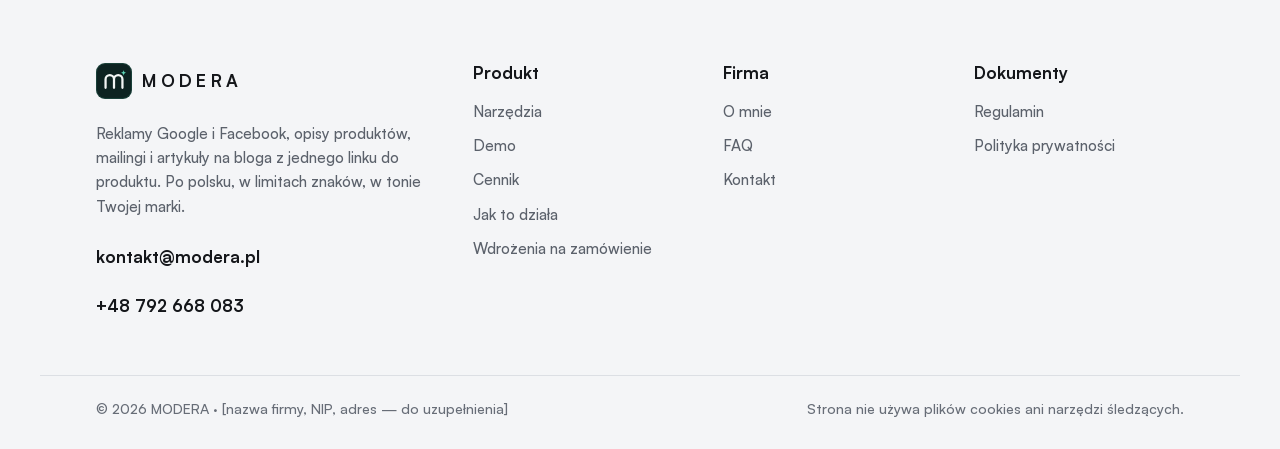
==== commit 0858ec72: "Demo v3: karta faktow, rozbudowane tresci; nowe logo; cennik mobile" ====
--- a/cennik.html
+++ b/cennik.html
@@ -51,7 +51,7 @@
     <symbol id="i-sheet" viewBox="0 0 32 32"><path d="M5 5h22v22H5V5Z"/><path d="M5 12h22M5 19h22M13 5v22"/></symbol>
     <symbol id="i-bell" viewBox="0 0 32 32"><path d="M8 22V14a8 8 0 0 1 16 0v8l2 3H6l2-3Z"/><path d="M13 28h6"/></symbol>
     <symbol id="i-spark" viewBox="0 0 32 32"><path d="M16 3v7M16 22v7M3 16h7M22 16h7M7 7l5 5M20 20l5 5M25 7l-5 5M12 20l-5 5"/></symbol>
-    <symbol id="logo-mark" viewBox="0 0 64 64"><rect width="64" height="64" rx="18" fill="#0D2321"/><path d="M15 46V18l17 19 17-19v28" fill="none" stroke="#5ED3B5" stroke-width="4.4" stroke-linecap="round" stroke-linejoin="round"/><circle cx="15" cy="46" r="4.3" fill="#F2F5F4"/><circle cx="15" cy="18" r="4.3" fill="#F2F5F4"/><circle cx="49" cy="18" r="4.3" fill="#F2F5F4"/><circle cx="49" cy="46" r="4.3" fill="#F2F5F4"/><circle cx="32" cy="37" r="9" fill="#5ED3B5" fill-opacity=".22"/><circle cx="32" cy="37" r="5.6" fill="#5ED3B5"/></symbol>
+    <symbol id="logo-mark" viewBox="0 0 64 64"><rect width="64" height="64" rx="16" fill="#0D2321"/><rect x="1" y="1" width="62" height="62" rx="15" fill="none" stroke="#5ED3B5" stroke-opacity=".28" stroke-width="1.2"/><path d="M17 44V29a7.5 7.5 0 0 1 15 0v15M32 29a7.5 7.5 0 0 1 15 0v15" fill="none" stroke="#F2F5F4" stroke-width="4" stroke-linecap="round" stroke-linejoin="round"/><path d="M49 12.5c.5 3.2 1.8 4.5 5 5-3.2.5-4.5 1.8-5 5-.5-3.2-1.8-4.5-5-5 3.2-.5 4.5-1.8 5-5Z" fill="#5ED3B5"/></symbol>
     <symbol id="i-cup" viewBox="0 0 32 32"><path d="M5 12h18v7a7 7 0 0 1-7 7h-4a7 7 0 0 1-7-7v-7Z"/><path d="M23 14h2a3 3 0 0 1 0 6h-2M10 4v4M15 3v5M20 4v4"/></symbol>
     <symbol id="i-bag" viewBox="0 0 32 32"><path d="M8 11a8 8 0 0 1 16 0v15a2 2 0 0 1-2 2H10a2 2 0 0 1-2-2V11Z"/><path d="M12 6V4h8v2M12 18h8v5h-8z"/></symbol>
     <symbol id="i-lamp" viewBox="0 0 32 32"><path d="M9 28h14M16 28V18l-6-8"/><path d="M6 6l8 2-4 7-6-3 2-6Z"/><path d="M12 16l3 3"/></symbol>
@@ -139,18 +139,18 @@
       <h2 id="feat-h">Co jest w&nbsp;którym pakiecie.</h2>
       <p>Wszystkie pakiety mają te same zasady jakości: limity znaków, tylko fakty z produktu i akceptację przed eksportem.</p>
     </div>
-    <div class="cmp-wrap" tabindex="0" role="region" aria-label="Porównanie pakietów, przewijane poziomo">
+    <div class="cmp-wrap" tabindex="0" role="region" aria-label="Porównanie pakietów">
       <table class="cmp cmp--plans">
         <thead><tr><th scope="col"><span class="sr">Funkcja</span></th><th scope="col">Reklamy</th><th scope="col" class="us">Sklep</th><th scope="col">Marketing</th><th scope="col">Agencja</th></tr></thead>
         <tbody>
-          <tr><th scope="row">Produkty miesięcznie</th><td>100</td><td class="us"><b>200</b></td><td>300</td><td>indywidualnie</td></tr>
-          <tr><th scope="row">Reklamy Google Ads</th><td><svg class="mk mk--yes" role="img" aria-label="tak"><use href="#i-yes"/></svg></td><td class="us"><svg class="mk mk--yes" role="img" aria-label="tak"><use href="#i-yes"/></svg></td><td><svg class="mk mk--yes" role="img" aria-label="tak"><use href="#i-yes"/></svg></td><td><svg class="mk mk--yes" role="img" aria-label="tak"><use href="#i-yes"/></svg></td></tr>
-          <tr><th scope="row">Reklamy Facebook i Instagram</th><td><svg class="mk mk--yes" role="img" aria-label="tak"><use href="#i-yes"/></svg></td><td class="us"><svg class="mk mk--yes" role="img" aria-label="tak"><use href="#i-yes"/></svg></td><td><svg class="mk mk--yes" role="img" aria-label="tak"><use href="#i-yes"/></svg></td><td><svg class="mk mk--yes" role="img" aria-label="tak"><use href="#i-yes"/></svg></td></tr>
-          <tr><th scope="row">Opisy produktów pod SEO</th><td><svg class="mk mk--no" role="img" aria-label="nie"><use href="#i-no"/></svg></td><td class="us"><svg class="mk mk--yes" role="img" aria-label="tak"><use href="#i-yes"/></svg></td><td><svg class="mk mk--yes" role="img" aria-label="tak"><use href="#i-yes"/></svg></td><td><svg class="mk mk--yes" role="img" aria-label="tak"><use href="#i-yes"/></svg></td></tr>
-          <tr><th scope="row">Mailingi i sekwencje</th><td><svg class="mk mk--no" role="img" aria-label="nie"><use href="#i-no"/></svg></td><td class="us"><svg class="mk mk--no" role="img" aria-label="nie"><use href="#i-no"/></svg></td><td><svg class="mk mk--yes" role="img" aria-label="tak"><use href="#i-yes"/></svg></td><td><svg class="mk mk--yes" role="img" aria-label="tak"><use href="#i-yes"/></svg></td></tr>
-          <tr><th scope="row">Artykuły na bloga</th><td><svg class="mk mk--no" role="img" aria-label="nie"><use href="#i-no"/></svg></td><td class="us"><svg class="mk mk--no" role="img" aria-label="nie"><use href="#i-no"/></svg></td><td>20 / mies.</td><td>indywidualnie</td></tr>
-          <tr><th scope="row">Profile marki</th><td>1</td><td class="us">3</td><td>5</td><td>bez limitu</td></tr>
-          <tr><th scope="row">Hurtowo z pliku produktowego</th><td><svg class="mk mk--no" role="img" aria-label="nie"><use href="#i-no"/></svg></td><td class="us"><svg class="mk mk--no" role="img" aria-label="nie"><use href="#i-no"/></svg></td><td><svg class="mk mk--part" role="img" aria-label="do 300 produktów"><use href="#i-part"/></svg></td><td><svg class="mk mk--yes" role="img" aria-label="tak"><use href="#i-yes"/></svg></td></tr>
+          <tr><th scope="row">Produkty miesięcznie</th><td data-l="Reklamy">100</td><td class="us" data-l="Sklep"><b>200</b></td><td data-l="Marketing">300</td><td data-l="Agencja">indywidualnie</td></tr>
+          <tr><th scope="row">Reklamy Google Ads</th><td data-l="Reklamy"><svg class="mk mk--yes" role="img" aria-label="tak"><use href="#i-yes"/></svg></td><td class="us" data-l="Sklep"><svg class="mk mk--yes" role="img" aria-label="tak"><use href="#i-yes"/></svg></td><td data-l="Marketing"><svg class="mk mk--yes" role="img" aria-label="tak"><use href="#i-yes"/></svg></td><td data-l="Agencja"><svg class="mk mk--yes" role="img" aria-label="tak"><use href="#i-yes"/></svg></td></tr>
+          <tr><th scope="row">Reklamy Facebook i Instagram</th><td data-l="Reklamy"><svg class="mk mk--yes" role="img" aria-label="tak"><use href="#i-yes"/></svg></td><td class="us" data-l="Sklep"><svg class="mk mk--yes" role="img" aria-label="tak"><use href="#i-yes"/></svg></td><td data-l="Marketing"><svg class="mk mk--yes" role="img" aria-label="tak"><use href="#i-yes"/></svg></td><td data-l="Agencja"><svg class="mk mk--yes" role="img" aria-label="tak"><use href="#i-yes"/></svg></td></tr>
+          <tr><th scope="row">Opisy produktów pod SEO</th><td data-l="Reklamy"><svg class="mk mk--no" role="img" aria-label="nie"><use href="#i-no"/></svg></td><td class="us" data-l="Sklep"><svg class="mk mk--yes" role="img" aria-label="tak"><use href="#i-yes"/></svg></td><td data-l="Marketing"><svg class="mk mk--yes" role="img" aria-label="tak"><use href="#i-yes"/></svg></td><td data-l="Agencja"><svg class="mk mk--yes" role="img" aria-label="tak"><use href="#i-yes"/></svg></td></tr>
+          <tr><th scope="row">Mailingi i sekwencje</th><td data-l="Reklamy"><svg class="mk mk--no" role="img" aria-label="nie"><use href="#i-no"/></svg></td><td class="us" data-l="Sklep"><svg class="mk mk--no" role="img" aria-label="nie"><use href="#i-no"/></svg></td><td data-l="Marketing"><svg class="mk mk--yes" role="img" aria-label="tak"><use href="#i-yes"/></svg></td><td data-l="Agencja"><svg class="mk mk--yes" role="img" aria-label="tak"><use href="#i-yes"/></svg></td></tr>
+          <tr><th scope="row">Artykuły na bloga</th><td data-l="Reklamy"><svg class="mk mk--no" role="img" aria-label="nie"><use href="#i-no"/></svg></td><td class="us" data-l="Sklep"><svg class="mk mk--no" role="img" aria-label="nie"><use href="#i-no"/></svg></td><td data-l="Marketing">20 / mies.</td><td data-l="Agencja">indywidualnie</td></tr>
+          <tr><th scope="row">Profile marki</th><td data-l="Reklamy">1</td><td class="us" data-l="Sklep">3</td><td data-l="Marketing">5</td><td data-l="Agencja">bez limitu</td></tr>
+          <tr><th scope="row">Hurtowo z pliku produktowego</th><td data-l="Reklamy"><svg class="mk mk--no" role="img" aria-label="nie"><use href="#i-no"/></svg></td><td class="us" data-l="Sklep"><svg class="mk mk--no" role="img" aria-label="nie"><use href="#i-no"/></svg></td><td data-l="Marketing"><svg class="mk mk--part" role="img" aria-label="do 300 produktów"><use href="#i-part"/></svg></td><td data-l="Agencja"><svg class="mk mk--yes" role="img" aria-label="tak"><use href="#i-yes"/></svg></td></tr>
         </tbody>
       </table>
     </div>
--- a/styles.css
+++ b/styles.css
@@ -765,7 +765,7 @@
 
 /* =================== LOGO =================== */
 .brand__logo{width:34px;height:34px;flex:none;display:block}
-.brand__word{font:900 1.45rem/1 var(--f);letter-spacing:-.04em;text-transform:lowercase}
+.brand__word{font:700 1.08rem/1 var(--f);letter-spacing:.24em;text-transform:uppercase;margin-right:-.24em}
 .brand__mark{display:none}
 svg.core__mark{width:84px;height:84px;background:none;box-shadow:none;border-radius:24px;filter:drop-shadow(0 12px 28px rgba(94,211,181,.35))}
 .lg{width:14px;height:14px;flex:none}
@@ -1364,3 +1364,94 @@
 .vs__row>span:first-child{place-items:center start;justify-items:start;text-align:left}
 .vs__head b{line-height:1.15;padding:0 2px}
 @media (max-width:640px){.vs__head,.vs__row{grid-template-columns:minmax(0,1.25fr) repeat(4,minmax(0,.62fr))}.vs__head b{font-size:.68rem}.vs__head b.us{font-size:.72rem}.bars li{grid-template-columns:76px minmax(0,1fr) 84px}}
+
+/* =================== DEMO v3: fakty, grupy, sekwencje =================== */
+.fx{display:inline-flex;flex-wrap:wrap;gap:3px;flex:none;vertical-align:middle}
+.fx a{font-size:.7rem;font-weight:700;line-height:1;padding:4px 6px;border-radius:6px;background:var(--mint-2);color:var(--accent-deep);text-decoration:none;font-variant-numeric:tabular-nums;transition:background .15s var(--ease),color .15s var(--ease)}
+.fx a:hover,.fx a:focus-visible{background:var(--accent);color:#fff}
+.fx--none{font-size:.7rem;font-weight:700;color:var(--ink-3);padding:4px 6px;border:1px dashed var(--grey-2);border-radius:6px}
+.pc__stat{margin-top:12px;font-size:.85rem;color:var(--ink-2);background:var(--mint-2);border-radius:12px;padding:10px 12px}
+.pc__stat b{color:var(--accent-deep);font-weight:900}
+.ob__lead{color:var(--ink-2);font-size:.95rem;margin:4px 0 14px;max-width:70ch}
+.facts{display:grid;grid-template-columns:repeat(auto-fill,minmax(240px,1fr));gap:8px}
+.fact{display:grid;grid-template-columns:40px minmax(0,1fr);gap:10px;align-items:start;background:#FAFBFC;border:1px solid var(--grey-2);border-radius:14px;padding:12px;transition:box-shadow .3s var(--ease),border-color .3s var(--ease)}
+.fact.is-hl{border-color:var(--accent);box-shadow:0 0 0 4px rgba(14,124,102,.15)}
+.fact__n{display:grid;place-items:center;height:32px;border-radius:10px;background:var(--dark);color:#fff;font-size:.8rem;font-weight:900}
+.fact__l{font-size:.8rem;font-weight:700;color:var(--ink-3)}
+.fact__v{font-weight:900;letter-spacing:-.01em;line-height:1.3}
+.fact__q{margin-top:6px;font-size:.8rem;color:var(--ink-2);line-height:1.4}
+.fact__q small{display:inline-block;font-weight:700;color:var(--accent-deep);margin-right:4px}
+.miss{margin-top:16px;background:#FFF6EE;border:1px solid #F6D9BF;border-radius:16px;padding:4px 16px 14px}
+.miss ul{margin:0;padding-left:18px;display:grid;gap:4px;font-weight:700}
+.miss p{margin-top:8px;font-size:.85rem;color:var(--ink-2)}
+.serp__sl{display:flex;flex-wrap:wrap;gap:4px 16px;margin-top:8px}
+.serp__sl span{color:#1A47B8;font-size:.9rem}
+.serp__co{font-size:.85rem;color:var(--ink-2);margin-top:6px}
+.groups{display:grid;grid-template-columns:repeat(3,minmax(0,1fr));gap:8px}
+.grp{background:#FAFBFC;border:1px solid var(--grey-2);border-radius:14px;padding:12px}
+.grp b{display:block}
+.grp small{display:block;font-size:.8rem;color:var(--ink-3);margin-bottom:8px}
+.grp ul{list-style:none;margin:0;padding:0;display:grid;gap:4px}
+.grp li{display:flex;justify-content:space-between;gap:8px;font-size:.85rem;border-top:1px solid var(--grey-2);padding-top:4px}
+.grp em{font-style:normal;font-size:.75rem;font-weight:700;color:var(--accent-deep);flex:none}
+.sls{display:grid;grid-template-columns:repeat(2,minmax(0,1fr));gap:8px}
+.sl{background:#FAFBFC;border:1px solid var(--grey-2);border-radius:14px;padding:12px}
+.sl b{color:#1A47B8}
+.sl span{display:block;font-size:.85rem;color:var(--ink-2)}
+.seg,.mtabs{display:inline-flex;flex-wrap:wrap;gap:4px;background:var(--grey);border-radius:99px;padding:4px}
+.seg button,.mtabs button{font:inherit;font-size:.85rem;font-weight:700;border:0;background:none;color:var(--ink-2);border-radius:99px;padding:7px 12px;cursor:pointer;transition:background .2s var(--ease),color .2s var(--ease)}
+.seg button:hover,.mtabs button:hover{color:var(--ink)}
+.seg button[aria-pressed=true],.mtabs button[aria-pressed=true]{background:#fff;color:var(--ink);box-shadow:0 2px 8px -2px rgba(20,22,26,.15)}
+.mtabs{border-radius:18px;margin-bottom:6px}
+.ob__sub{display:flex;flex-wrap:wrap;justify-content:space-between;align-items:center;gap:8px;margin:16px 0 10px}
+.rows__l{display:block;font-size:.72rem;font-weight:700;text-transform:uppercase;letter-spacing:.04em;color:var(--accent-deep)}
+.lst{margin:0;padding-left:18px;display:grid;gap:6px;font-size:.92rem}
+.lst--num{padding-left:22px}
+.doc__k{font-size:.75rem;font-weight:700;text-transform:uppercase;letter-spacing:.05em;color:var(--ink-3);margin-top:12px}
+.tblw{overflow-x:auto;margin:6px 0 4px}
+.tbl{width:100%;border-collapse:collapse;font-size:.9rem}
+.tbl th,.tbl td{text-align:left;padding:8px 10px;border-top:1px solid var(--grey-2);vertical-align:top}
+.tbl th{font-weight:700;width:38%}
+.tbl td:last-child{width:1%;white-space:nowrap}
+.ctas{display:flex;flex-wrap:wrap;gap:8px}
+.seq{margin-bottom:6px}
+.seq ol{list-style:none;margin:0;padding:0;display:grid;gap:8px;position:relative}
+.seq li{display:grid;grid-template-columns:110px minmax(0,1fr);gap:12px;background:#FAFBFC;border:1px solid var(--grey-2);border-radius:14px;padding:12px}
+.seq__w{font-size:.8rem;font-weight:900;color:var(--accent-deep)}
+.seq li b{display:block}
+.seq li small{display:block;font-size:.85rem;color:var(--ink-2)}
+.seq li p{font-size:.88rem;margin:6px 0}
+.ideas li span{display:block}
+.ideas li small{font-size:.75rem;font-weight:700;color:var(--ink-3)}
+.outline li b{display:block}
+.outline li small{display:block;color:var(--ink-2);font-size:.85rem}
+@media (max-width:900px){.groups{grid-template-columns:1fr}}
+@media (max-width:640px){
+  .sls{grid-template-columns:1fr}
+  .facts{grid-template-columns:1fr}
+  .seq li{grid-template-columns:1fr;gap:4px}
+  .rows li{flex-wrap:wrap}
+  .rows__t{flex-basis:calc(100% - 32px)}
+  .rows li .fx{margin-left:32px}
+  .rows li .cc{margin-left:auto}
+  .mtabs,.seg{border-radius:14px}
+  .mtabs button,.seg button{padding:7px 10px}
+  .tbl th{width:auto}
+}
+
+/* cennik: tabela pakietów jako karty na telefonie */
+@media (max-width:640px){
+  .cmp-wrap:has(.cmp--plans){overflow:visible;background:none;box-shadow:none;border:0}
+  .cmp--plans{min-width:0;display:block}
+  .cmp--plans thead{display:none}
+  .cmp--plans tbody{display:grid;gap:10px}
+  .cmp--plans tr{display:grid;grid-template-columns:repeat(4,minmax(0,1fr));background:#fff;border-radius:20px;box-shadow:var(--shadow);border:1px solid rgba(20,22,26,.05);overflow:hidden}
+  .cmp--plans tbody th{grid-column:1/-1;padding:14px 16px 10px;font-size:1rem;max-width:none;border-bottom:1px solid var(--grey-2)}
+  .cmp--plans td{display:flex;flex-direction:column;align-items:center;justify-content:flex-start;gap:6px;padding:10px 4px 14px;border:0;font-size:.85rem;font-weight:700;text-align:center;line-height:1.25}
+  .cmp--plans td::before{content:attr(data-l);font-size:.7rem;font-weight:700;color:var(--ink-3)}
+  .cmp--plans td.us::before{color:var(--accent-deep)}
+  .cmp--plans .mk{width:20px;height:20px}
+}
+
+.otabs{flex-wrap:wrap;overflow:visible}
+@media (max-width:640px){.otabs{flex-wrap:nowrap;overflow-x:auto}}
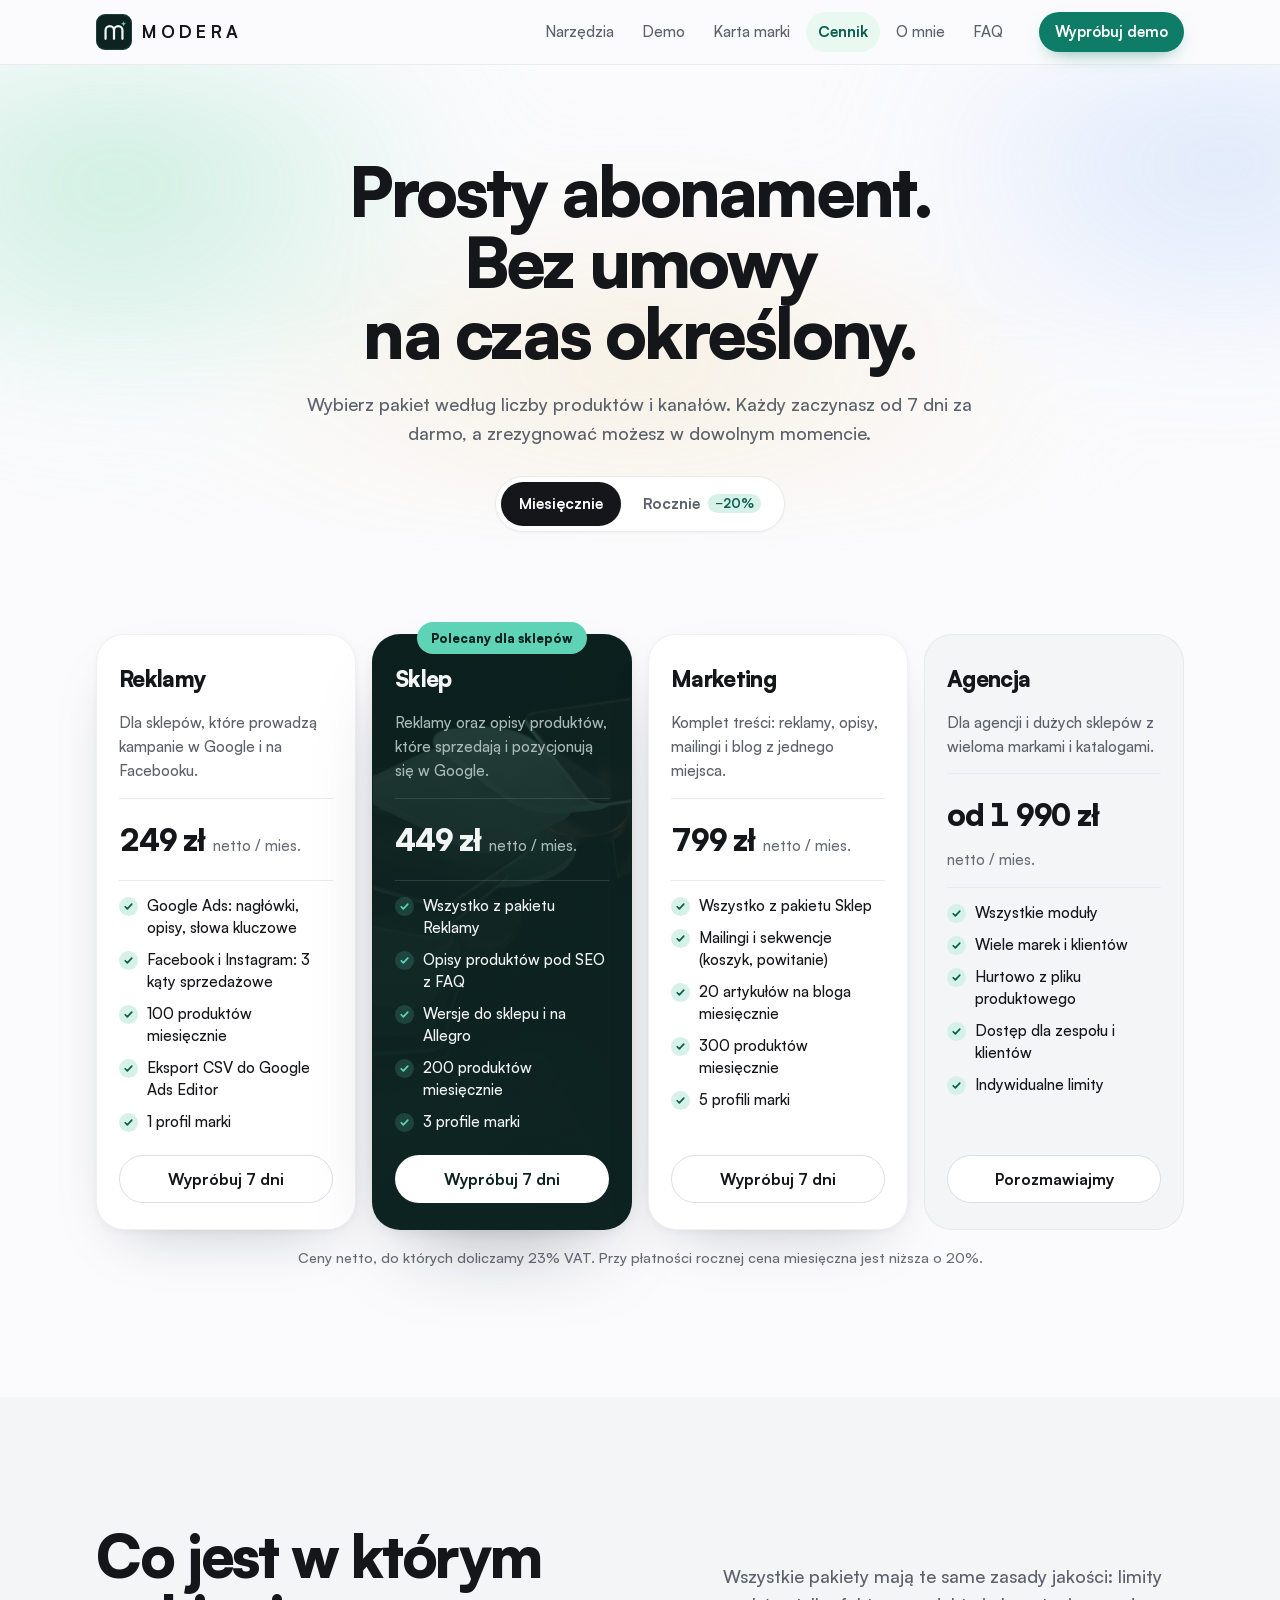
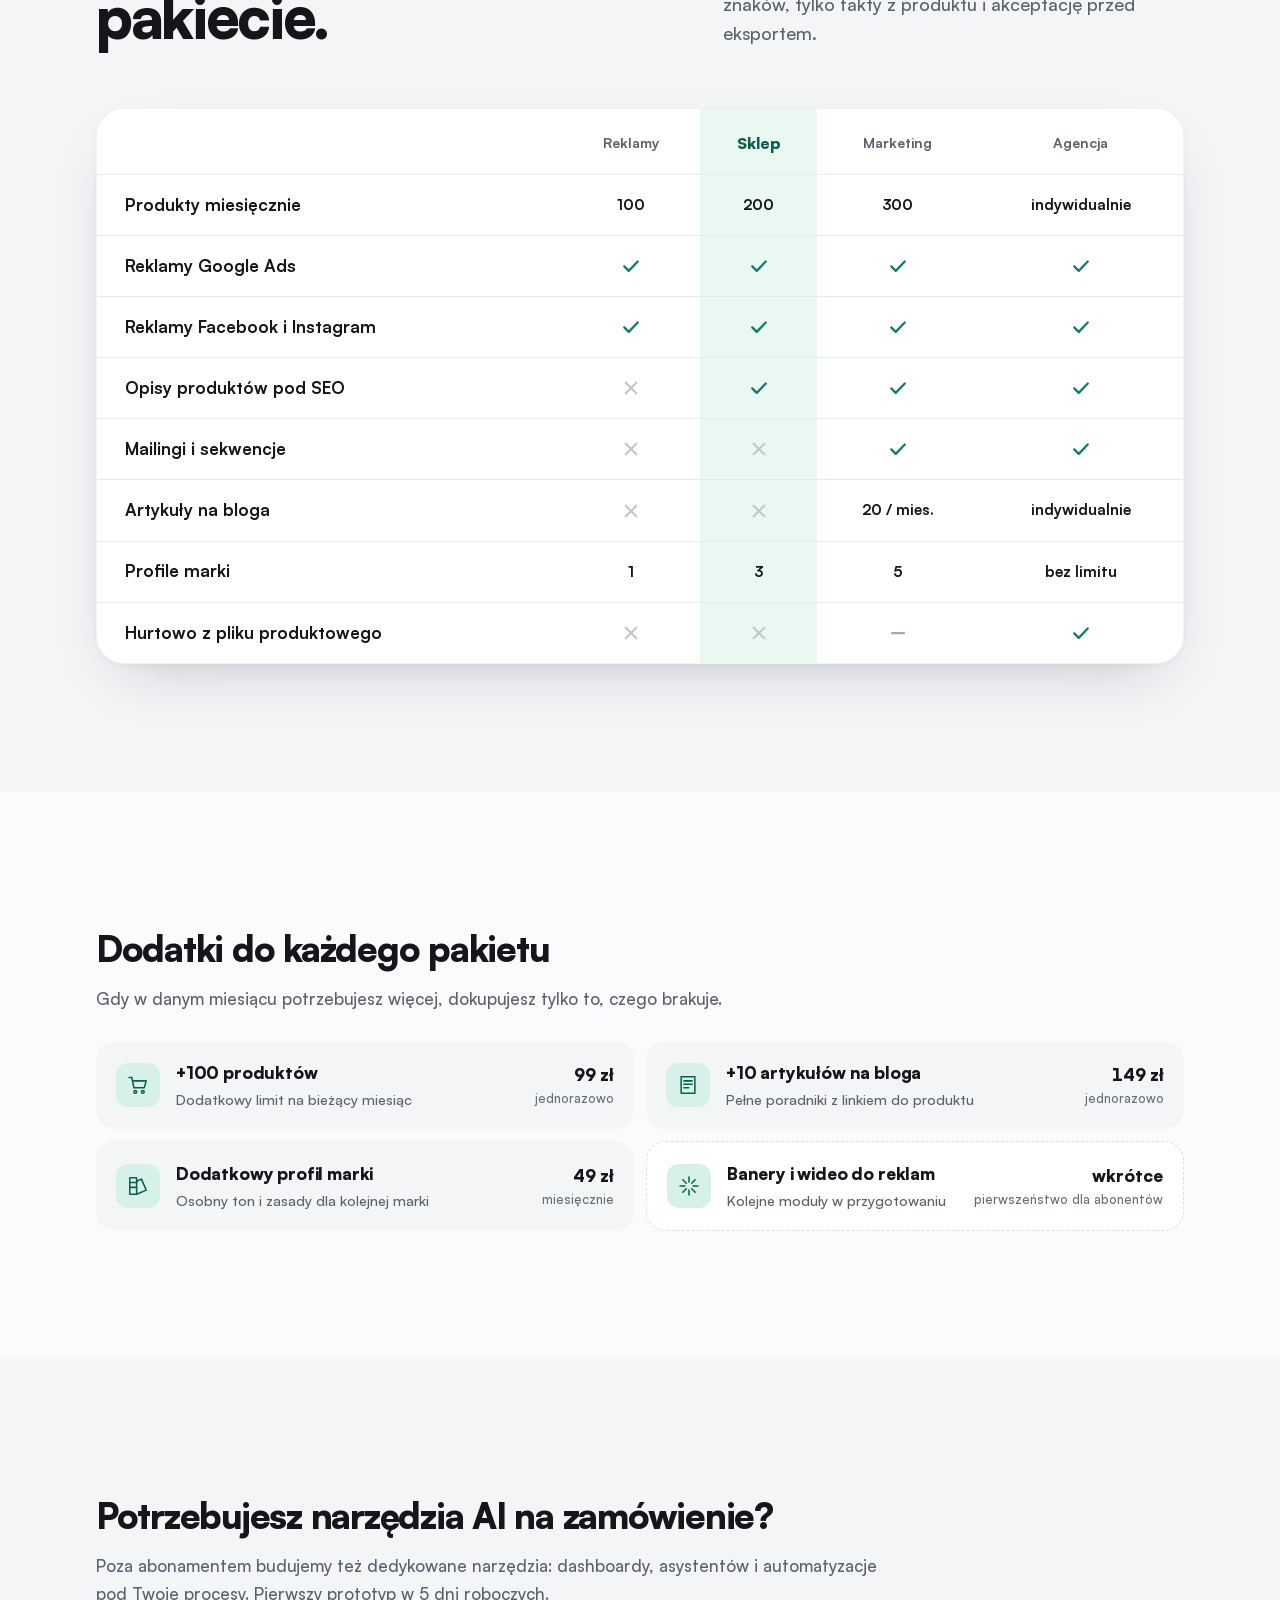
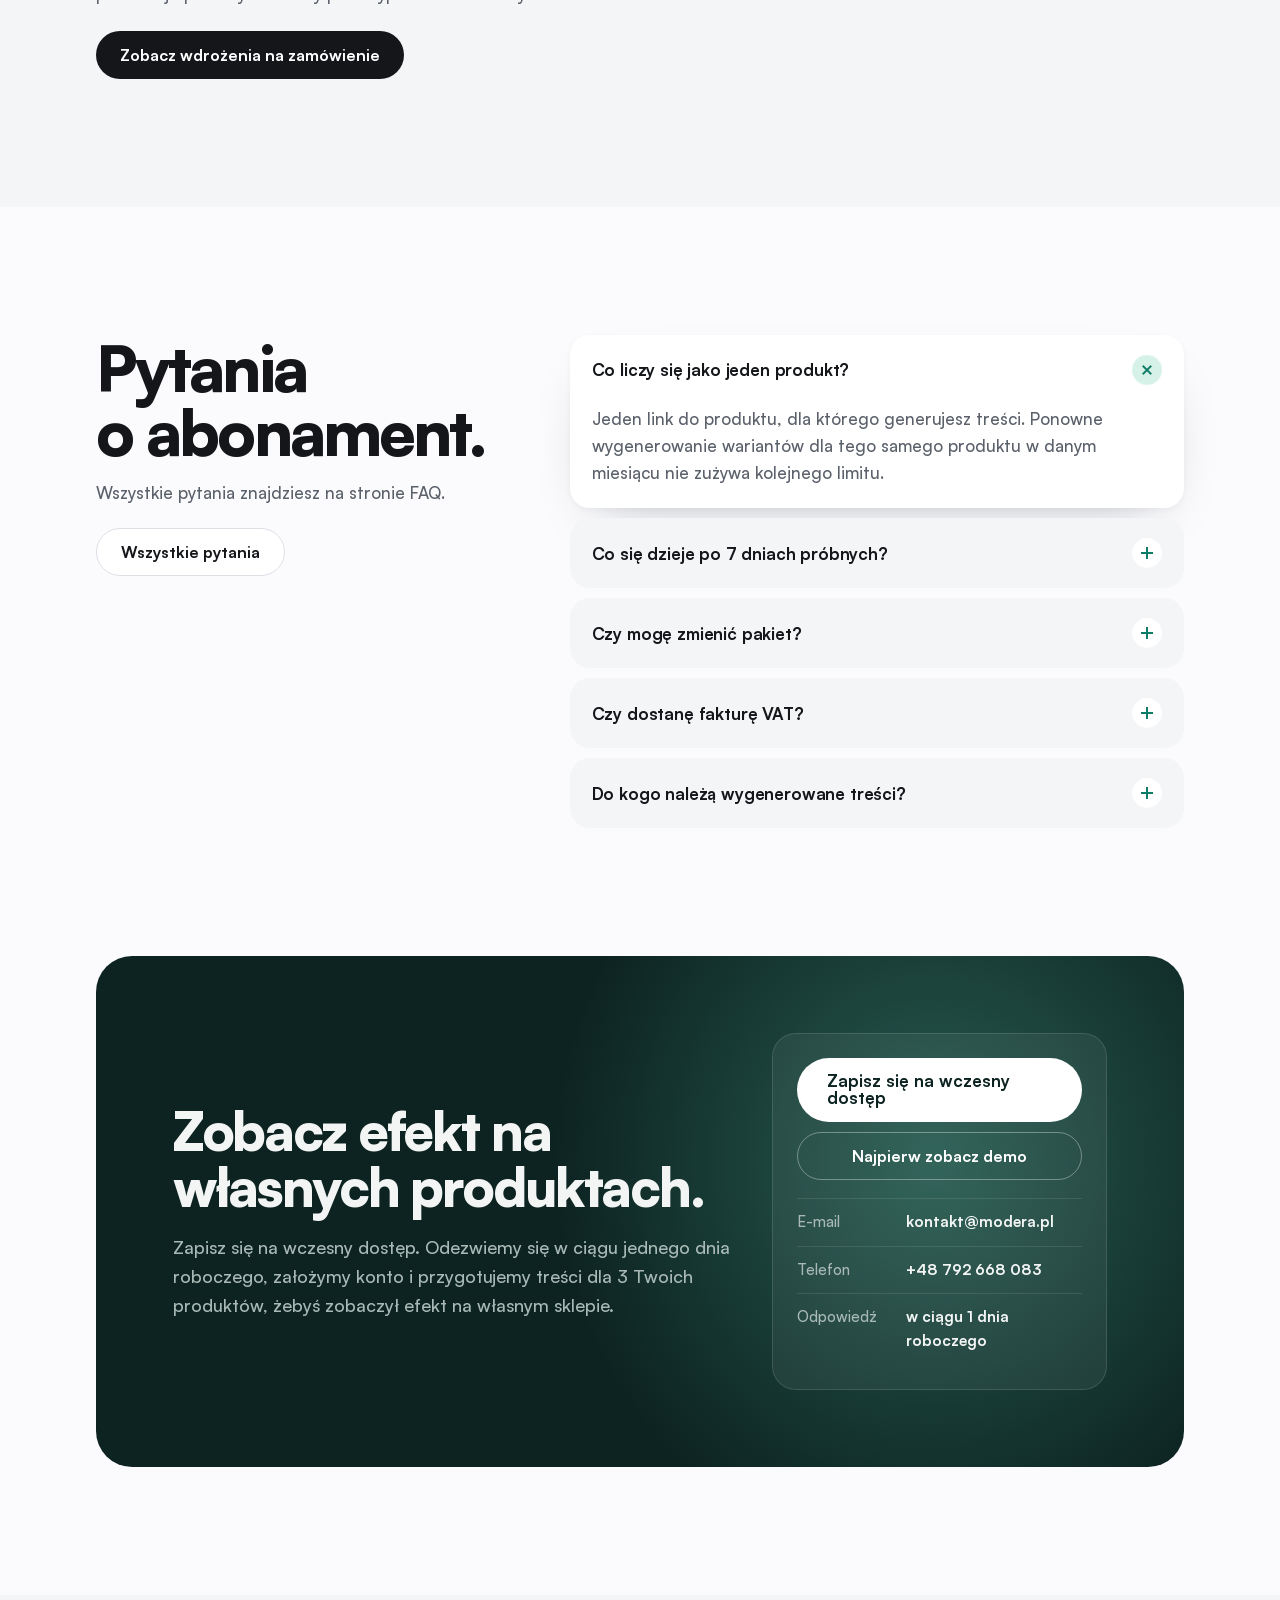
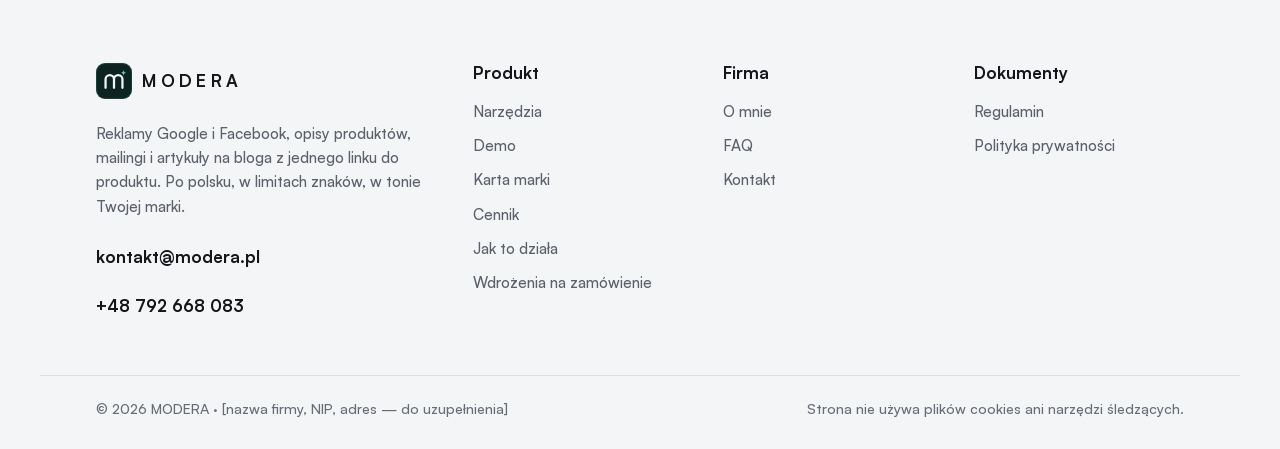
==== commit 042f613a: "Etap 1: kreator Karta marki (wywiad o firmie)" ====
--- a/cennik.html
+++ b/cennik.html
@@ -71,6 +71,7 @@
     <nav class="nav" id="nav" aria-label="Główna nawigacja">
       <a href="index.html#narzedzia" data-nav="narzedzia">Narzędzia</a>
       <a href="demo.html" data-nav="demo">Demo</a>
+      <a href="marka.html" data-nav="marka">Karta marki</a>
       <a href="cennik.html" data-nav="cennik" aria-current="page">Cennik</a>
       <a href="o-mnie.html" data-nav="o-mnie">O mnie</a>
       <a href="faq.html" data-nav="faq">FAQ</a>
@@ -226,7 +227,7 @@
       <p class="foot__about">Reklamy Google i Facebook, opisy produktów, mailingi i artykuły na bloga z jednego linku do produktu. Po polsku, w limitach znaków, w tonie Twojej marki.</p>
       <p class="foot__contact"><a href="mailto:kontakt@modera.pl">kontakt@modera.pl</a><a href="tel:+48792668083">+48 792 668 083</a></p>
     </div>
-    <nav aria-label="Produkt"><p class="foot__h">Produkt</p><a href="index.html#narzedzia">Narzędzia</a><a href="demo.html">Demo</a><a href="cennik.html">Cennik</a><a href="index.html#jak-to-dziala">Jak to działa</a><a href="rozwiazania.html">Wdrożenia na zamówienie</a></nav>
+    <nav aria-label="Produkt"><p class="foot__h">Produkt</p><a href="index.html#narzedzia">Narzędzia</a><a href="demo.html">Demo</a><a href="marka.html">Karta marki</a><a href="cennik.html">Cennik</a><a href="index.html#jak-to-dziala">Jak to działa</a><a href="rozwiazania.html">Wdrożenia na zamówienie</a></nav>
     <nav aria-label="Firma"><p class="foot__h">Firma</p><a href="o-mnie.html">O mnie</a><a href="faq.html">FAQ</a><a href="#kontakt">Kontakt</a></nav>
     <nav aria-label="Dokumenty"><p class="foot__h">Dokumenty</p><a href="regulamin.html">Regulamin</a><a href="polityka-prywatnosci.html">Polityka prywatności</a></nav>
   </div>
--- a/styles.css
+++ b/styles.css
@@ -1455,3 +1455,110 @@
 
 .otabs{flex-wrap:wrap;overflow:visible}
 @media (max-width:640px){.otabs{flex-wrap:nowrap;overflow-x:auto}}
+
+/* =================== KARTA MARKI (etap 1) =================== */
+.eyebrow{display:inline-block;font-size:.85rem;font-weight:700;color:var(--accent-deep);background:var(--mint-2);border-radius:99px;padding:6px 12px;margin-bottom:16px}
+.bapp{display:grid;grid-template-columns:240px minmax(0,1fr);gap:20px;align-items:start;background:#fff;border-radius:var(--r);box-shadow:var(--shadow);border:1px solid rgba(20,22,26,.05);padding:clamp(14px,2vw,24px)}
+.bnav{list-style:none;margin:0;padding:0;display:grid;gap:4px;position:sticky;top:90px}
+.bnav button{width:100%;display:flex;align-items:center;gap:10px;font:700 .92rem/1.2 var(--f);color:var(--ink-2);background:none;border:0;border-radius:14px;padding:9px 10px;cursor:pointer;text-align:left;transition:background .2s var(--ease),color .2s var(--ease)}
+.bnav button:hover:not(:disabled){background:var(--grey)}
+.bnav button:disabled{opacity:.45;cursor:default}
+.bnav__n{flex:none;display:grid;place-items:center;width:28px;height:28px;border-radius:9px;background:var(--grey);font-size:.8rem;font-weight:900}
+.bnav__n .ic{width:14px;height:14px;stroke-width:3}
+.bnav .is-done .bnav__n{background:var(--mint-2);color:var(--accent-deep)}
+.bnav [aria-current=step]{background:var(--dark);color:#fff}
+.bnav [aria-current=step] .bnav__n{background:var(--accent-hi);color:var(--dark)}
+.bmain{min-width:0}
+.bpanel{outline:none;animation:panelIn .35s var(--ease) both}
+.bhead h2,.bstart h2{font-size:clamp(1.5rem,2.4vw,2rem);letter-spacing:-.03em}
+.bhead p,.bstart>p{color:var(--ink-2);margin-top:6px;max-width:62ch}
+.bstart{padding:clamp(4px,2vw,20px)}
+.bstart .dapp__form{margin-top:20px}
+.bnote{font-size:.88rem;color:var(--ink-3);margin-top:10px}
+.bread{margin-top:16px}
+.btip{display:flex;gap:10px;align-items:flex-start;margin:16px 0;background:var(--dark);color:var(--on-dark-2);border-radius:16px;padding:14px 16px;font-size:.92rem;line-height:1.5}
+.btip .ic{flex:none;width:18px;height:18px;color:var(--accent-hi);margin-top:2px}
+.btip b{color:#fff}
+.bgrid{display:grid;grid-template-columns:repeat(2,minmax(0,1fr));gap:10px;margin-bottom:10px}
+.bf,.bcard{background:#FAFBFC;border:1px solid var(--grey-2);border-radius:16px;padding:12px 14px;display:flex;flex-direction:column;gap:8px;transition:border-color .25s var(--ease),background .25s var(--ease)}
+.bf--prop,.bcard--prop{background:#F6FBF9;border-color:#CFE9E0}
+.bf--miss,.bcard--miss{border-style:dashed}
+.bf__top{display:flex;justify-content:space-between;align-items:center;gap:8px;font-weight:700;font-size:.92rem}
+.bf input,.bf textarea,.bsub input,.bsub textarea{width:100%;font:500 .95rem/1.45 var(--f);color:var(--ink);background:#fff;border:1px solid var(--grey-2);border-radius:12px;padding:10px 12px;resize:vertical;transition:border-color .2s,box-shadow .2s}
+.bf input:focus,.bf textarea:focus,.bsub input:focus,.bsub textarea:focus{outline:0;border-color:var(--accent);box-shadow:0 0 0 3px rgba(14,124,102,.15)}
+.bf__foot{display:flex;justify-content:space-between;align-items:center;gap:8px;flex-wrap:wrap}
+.bf__foot:empty{display:none}
+.bsrc{font-size:.8rem;color:var(--ink-3);flex:1;min-width:12em}
+.bst{flex:none;display:inline-flex;align-items:center;gap:5px;font-size:.72rem;font-weight:700;border-radius:99px;padding:4px 9px;white-space:nowrap}
+.bst .ic{width:12px;height:12px;stroke-width:3}
+.bst--ok{background:var(--mint-2);color:var(--accent-deep)}
+.bst--prop{background:#E6F0FF;color:#1A47B8}
+.bst--miss{background:var(--grey);color:var(--ink-3)}
+.bcards{display:grid;grid-template-columns:repeat(2,minmax(0,1fr));gap:10px}
+.bcard__acts{display:flex;gap:6px}
+.bdel{color:var(--ink-3)}
+.bsub{display:grid;gap:4px}
+.bsub>span{font-size:.78rem;font-weight:700;color:var(--ink-3)}
+.bpair{display:grid;grid-template-columns:minmax(0,1fr) auto minmax(0,1fr);gap:8px;align-items:end}
+.bpair__arr{font-weight:900;color:var(--accent);padding-bottom:12px}
+.badd{font:700 .92rem/1 var(--f);color:var(--accent-deep);background:none;border:1.5px dashed #BFE3D7;border-radius:16px;padding:18px;cursor:pointer;min-height:64px;transition:background .2s var(--ease)}
+.badd:hover{background:var(--mint-2)}
+.bwarn{display:flex;gap:6px;align-items:flex-start;font-size:.85rem;font-weight:700;color:#8A2E07;background:#FDE7DA;border-radius:10px;padding:8px 10px}
+.bwarn .ic{flex:none;width:14px;height:14px;margin-top:2px;stroke-width:3}
+.bh3{font-size:1.1rem;margin:22px 0 10px}
+.bvoice{display:grid;grid-template-columns:minmax(0,1fr) minmax(0,1fr);gap:10px;margin:16px 0 10px}
+.bvoice__ctl{background:#FAFBFC;border:1px solid var(--grey-2);border-radius:16px;padding:14px;display:grid;gap:6px;align-content:start}
+.bvoice__ctl .bsub{margin-top:6px}
+.bvoice__prev{position:relative;overflow:hidden;background:var(--dark);border-radius:16px;padding:22px;display:flex;flex-direction:column;justify-content:center;min-height:240px}
+.bvoice__prev::before{content:"";position:absolute;right:-30%;top:-40%;width:80%;height:100%;background:radial-gradient(closest-side,rgba(94,211,181,.22),transparent);pointer-events:none}
+.bvoice__k{font-size:.78rem;font-weight:700;text-transform:uppercase;letter-spacing:.06em;color:var(--accent-deep)}
+.bvoice__prev .bvoice__k{color:var(--accent-hi)}
+.bvoice__s{position:relative;font-size:clamp(1.15rem,1.8vw,1.45rem);font-weight:700;line-height:1.35;letter-spacing:-.02em;color:#fff;margin:12px 0;animation:panelIn .35s var(--ease) both}
+.bvoice__s--sm{font-size:1rem;color:var(--ink);background:var(--mint-2);border-radius:12px;padding:10px 12px;margin:8px 0}
+.bvoice__m{position:relative;font-size:.85rem;color:var(--on-dark-2)}
+.bchips{display:flex;flex-wrap:wrap;gap:6px;align-items:center}
+.bchip{display:inline-flex;align-items:center;gap:4px;font-size:.85rem;font-weight:700;background:var(--mint-2);color:var(--accent-deep);border-radius:99px;padding:5px 6px 5px 11px}
+.bchip--neg{background:#FDE7DA;color:#8A2E07}
+.bchip button{display:grid;place-items:center;width:22px;height:22px;border-radius:50%;border:0;background:rgba(255,255,255,.7);color:inherit;font-size:1rem;line-height:1;cursor:pointer}
+.bchip__add input{width:9em;font:500 .85rem/1 var(--f);border:1px dashed var(--grey-2);border-radius:99px;padding:8px 11px;background:#fff}
+.bfoot{display:flex;justify-content:space-between;align-items:center;gap:10px;margin-top:18px;padding-top:16px;border-top:1px solid var(--grey-2)}
+.bfoot[hidden]{display:none}
+.bfoot__st{font-size:.9rem;color:var(--ink-2)}
+.bfoot__st b{color:var(--accent-deep)}
+.bsum__head{display:flex;justify-content:space-between;align-items:center;gap:20px;background:var(--dark);color:var(--on-dark-2);border-radius:20px;padding:clamp(18px,3vw,30px)}
+.bsum__head h2{color:#fff;font-size:clamp(1.8rem,3vw,2.6rem);letter-spacing:-.04em;margin:4px 0}
+.bsum__head .bvoice__k{color:var(--accent-hi)}
+.bmeter{flex:none;width:120px;height:120px;border-radius:50%;display:grid;place-content:center;text-align:center;background:radial-gradient(closest-side,var(--dark) 78%,transparent 79% 100%),conic-gradient(var(--accent-hi) calc(var(--p)*1%),rgba(255,255,255,.12) 0)}
+.bmeter b{font-size:1.7rem;font-weight:900;color:#fff;line-height:1}
+.bmeter small{font-size:.75rem}
+.bsum__stats{list-style:none;margin:12px 0 0;padding:0;display:flex;flex-wrap:wrap;gap:8px}
+.bsum__stats li{background:var(--grey);border-radius:99px;padding:6px 12px;font-size:.88rem}
+.bsum__stats b{font-weight:900}
+.bsum__grid{display:grid;grid-template-columns:repeat(2,minmax(0,1fr));gap:10px;margin-top:14px}
+.bsum__grid section{background:#FAFBFC;border:1px solid var(--grey-2);border-radius:16px;padding:14px 16px}
+.bsum__grid h3{font-size:1rem;margin-bottom:8px}
+.bsum__grid p,.bsum__grid li{font-size:.92rem;line-height:1.5}
+.bsum__grid p+p{margin-top:8px}
+.bsum__grid ul{margin:0;padding-left:18px;display:grid;gap:4px}
+.bsum__grid small{color:var(--ink-3)}
+.bsum__acts{display:flex;flex-wrap:wrap;gap:10px;align-items:center;margin-top:18px}
+.linkb{font:700 .9rem/1 var(--f);color:var(--accent-deep);background:none;border:0;padding:8px 4px;cursor:pointer;text-decoration:underline;text-underline-offset:3px}
+@media (max-width:900px){
+  .bapp{grid-template-columns:1fr}
+  .bnav{position:static;display:flex;overflow-x:auto;gap:6px;scrollbar-width:none;margin:0 -4px;padding:0 4px 4px}
+  .bnav::-webkit-scrollbar{display:none}
+  .bnav button{width:auto;white-space:nowrap;padding:8px 12px 8px 8px;background:var(--grey)}
+  .bvoice{grid-template-columns:1fr}
+}
+@media (max-width:640px){
+  .bgrid,.bcards,.bsum__grid{grid-template-columns:1fr}
+  .bpair{grid-template-columns:1fr}
+  .bpair__arr{display:none}
+  .bsum__head{flex-direction:column-reverse;align-items:flex-start}
+  .bmeter{width:96px;height:96px}
+  .bfoot{position:sticky;bottom:0;z-index:2;background:#fff;margin:14px -14px -14px;padding:12px 14px;border-radius:0 0 var(--r) var(--r);box-shadow:0 -8px 20px -12px rgba(20,22,26,.2)}
+  .bfoot .pill{padding-left:16px;padding-right:16px}
+}
+
+.bfoot .pill,.bsum__acts .pill{margin:0}
+.badd{min-height:64px;align-self:start}
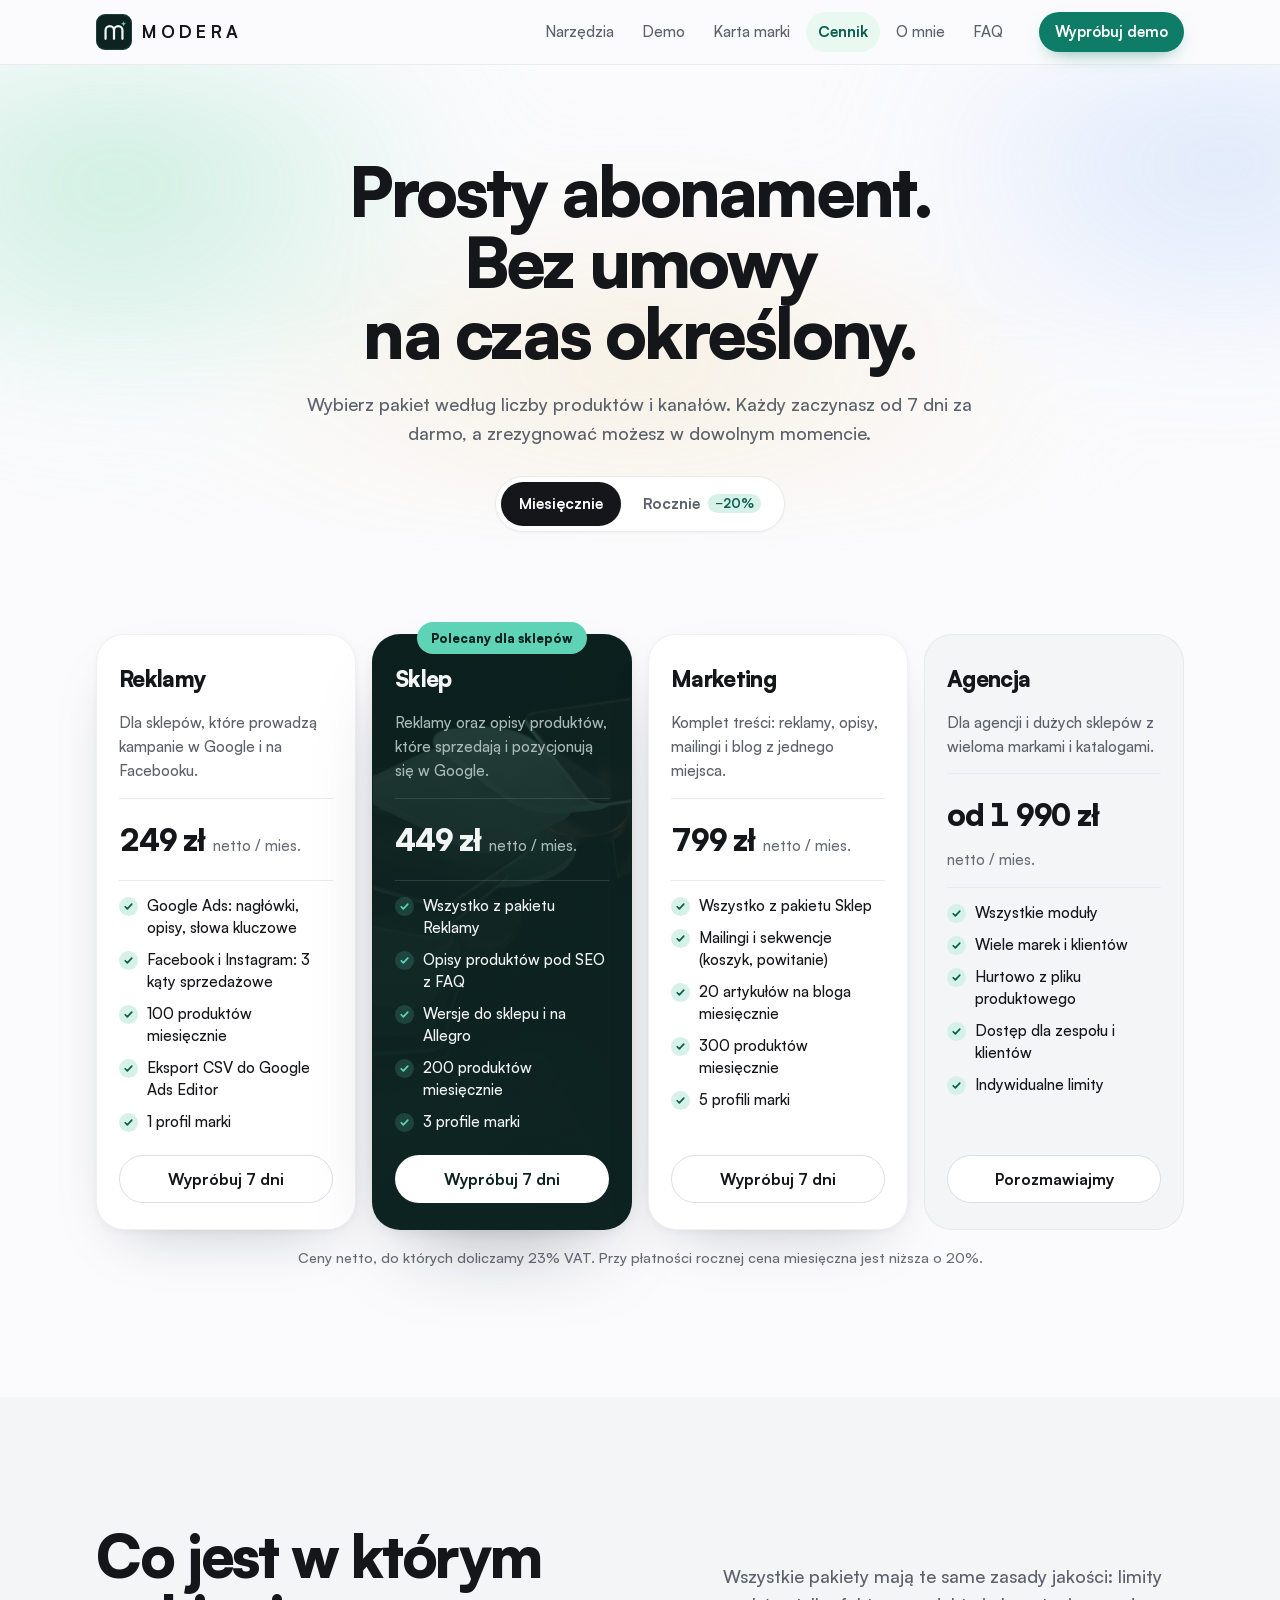
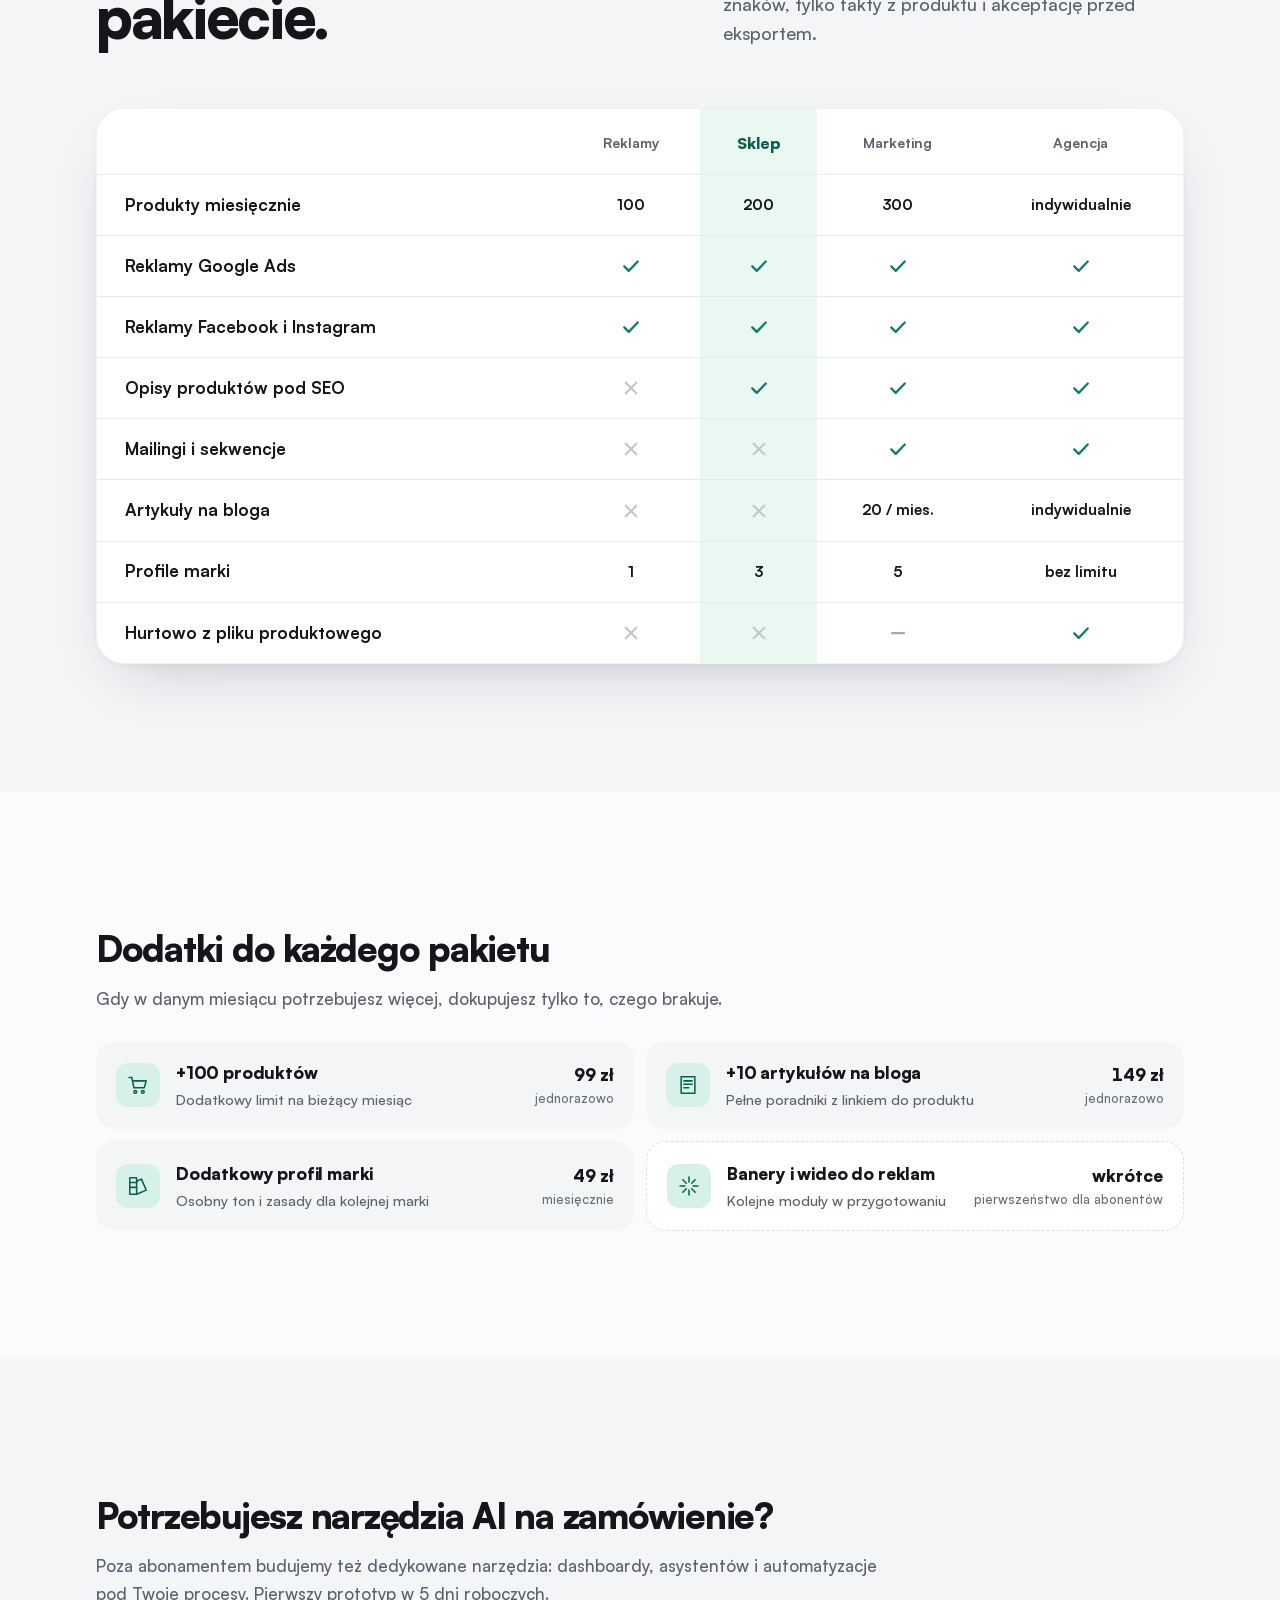
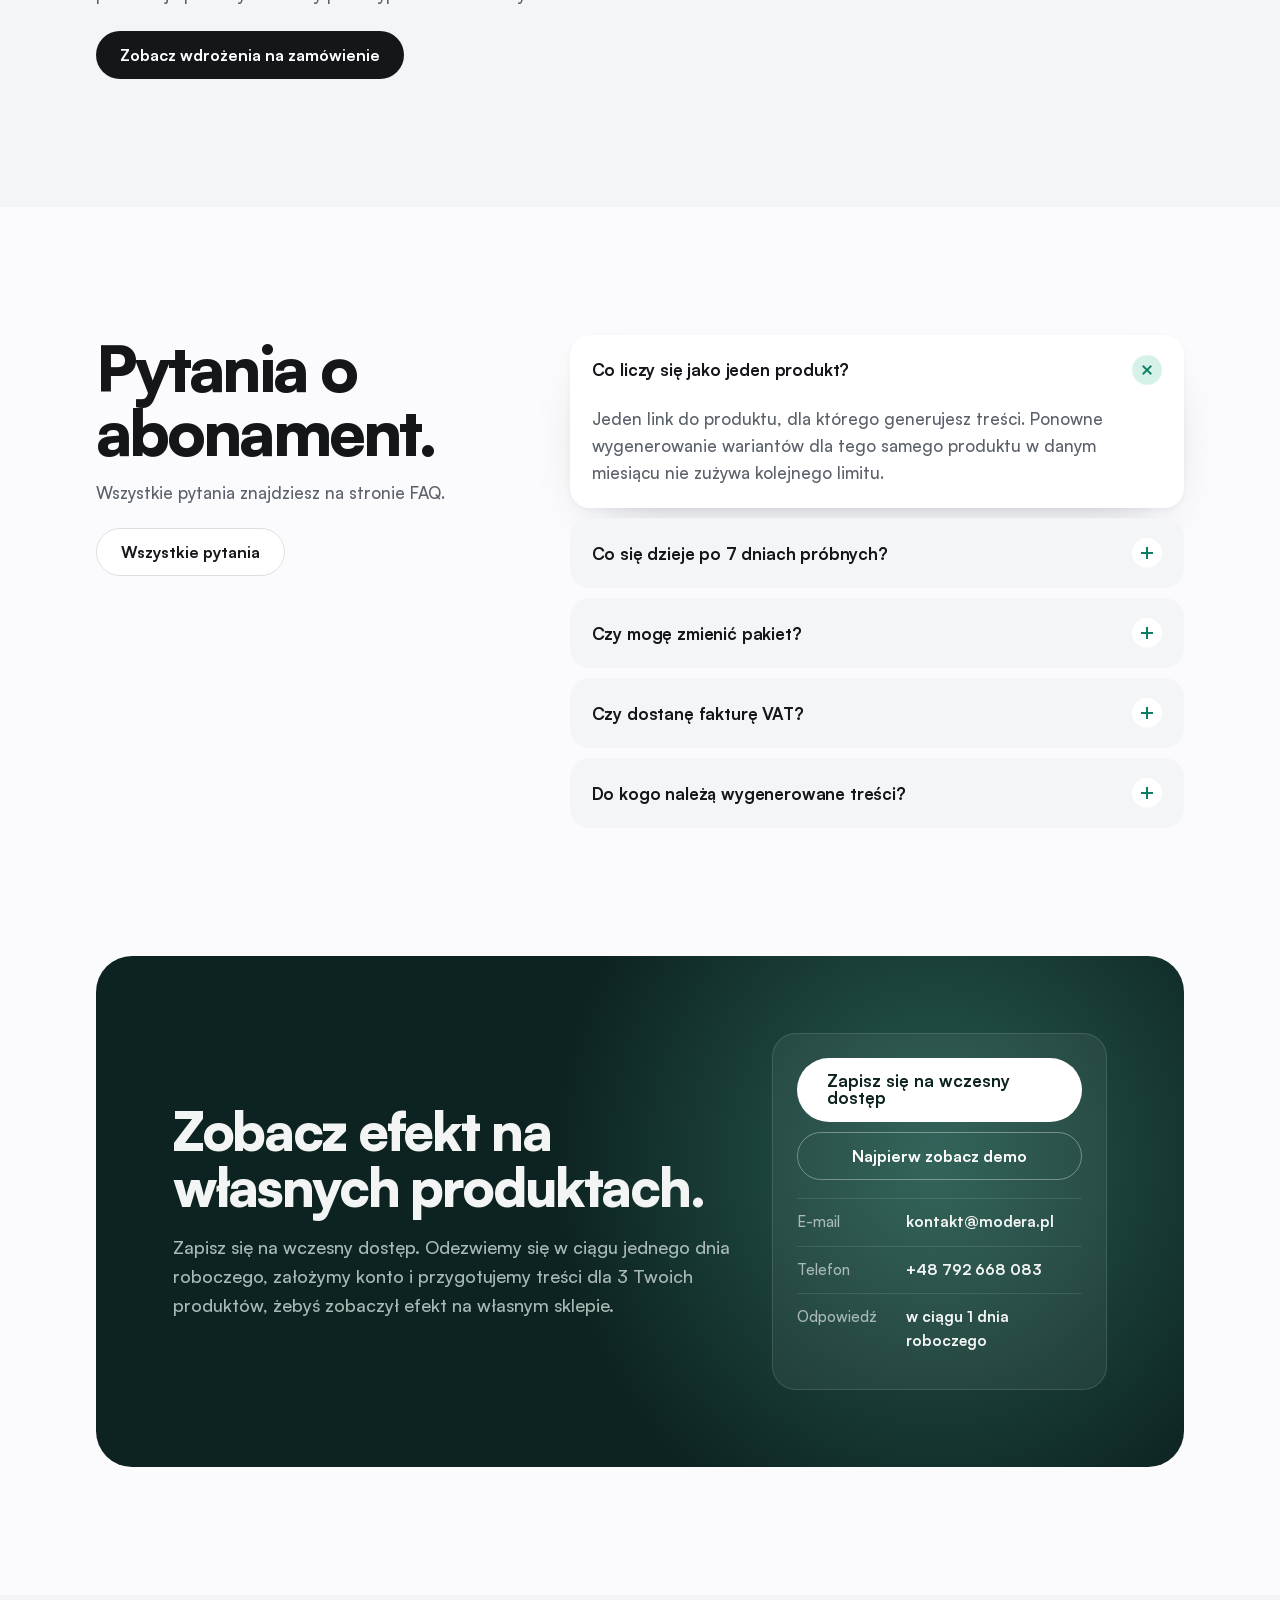
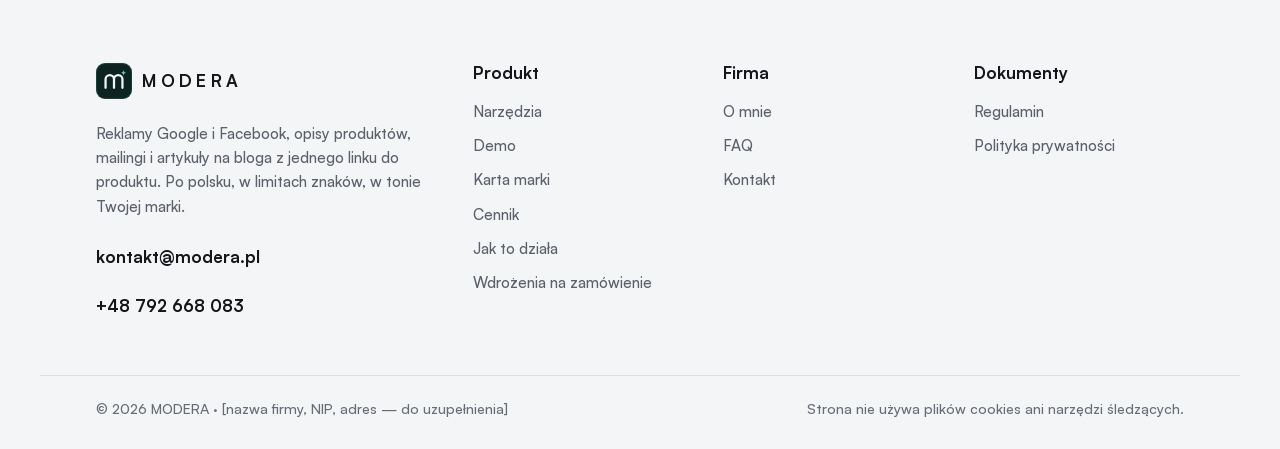
==== commit 4d1a1215: "Odpornosc na powiekszony tekst: tabela porownania jako karty na telefonie, paski, naglowki" ====
--- a/cennik.html
+++ b/cennik.html
@@ -186,7 +186,7 @@
 <section class="sec" aria-labelledby="pfaq-h">
   <div class="wrap faq">
     <div class="faq__head">
-      <h2 id="pfaq-h">Pytania o&nbsp;abonament.</h2>
+      <h2 id="pfaq-h">Pytania o abonament.</h2>
       <p>Wszystkie pytania znajdziesz na stronie FAQ.</p>
       <a class="pill pill--ghost" href="faq.html">Wszystkie pytania</a>
     </div>
--- a/styles.css
+++ b/styles.css
@@ -1367,9 +1367,9 @@
 
 /* =================== DEMO v3: fakty, grupy, sekwencje =================== */
 .fx{display:inline-flex;flex-wrap:wrap;gap:3px;flex:none;vertical-align:middle}
-.fx a{font-size:.7rem;font-weight:700;line-height:1;padding:4px 6px;border-radius:6px;background:var(--mint-2);color:var(--accent-deep);text-decoration:none;font-variant-numeric:tabular-nums;transition:background .15s var(--ease),color .15s var(--ease)}
+.fx a{font-size:.7rem;font-weight:700;line-height:1;padding:4px 6px;border-radius:8px;background:var(--mint-2);color:var(--accent-deep);text-decoration:none;font-variant-numeric:tabular-nums;transition:background .15s var(--ease),color .15s var(--ease)}
 .fx a:hover,.fx a:focus-visible{background:var(--accent);color:#fff}
-.fx--none{font-size:.7rem;font-weight:700;color:var(--ink-3);padding:4px 6px;border:1px dashed var(--grey-2);border-radius:6px}
+.fx--none{font-size:.7rem;font-weight:700;color:var(--ink-3);padding:4px 6px;border:1px dashed var(--grey-2);border-radius:8px}
 .pc__stat{margin-top:12px;font-size:.85rem;color:var(--ink-2);background:var(--mint-2);border-radius:12px;padding:10px 12px}
 .pc__stat b{color:var(--accent-deep);font-weight:900}
 .ob__lead{color:var(--ink-2);font-size:.95rem;margin:4px 0 14px;max-width:70ch}
@@ -1393,7 +1393,7 @@
 .grp small{display:block;font-size:.8rem;color:var(--ink-3);margin-bottom:8px}
 .grp ul{list-style:none;margin:0;padding:0;display:grid;gap:4px}
 .grp li{display:flex;justify-content:space-between;gap:8px;font-size:.85rem;border-top:1px solid var(--grey-2);padding-top:4px}
-.grp em{font-style:normal;font-size:.75rem;font-weight:700;color:var(--accent-deep);flex:none}
+.grp em{font-style:normal;font-size:.8rem;font-weight:700;color:var(--accent-deep);flex:none}
 .sls{display:grid;grid-template-columns:repeat(2,minmax(0,1fr));gap:8px}
 .sl{background:#FAFBFC;border:1px solid var(--grey-2);border-radius:14px;padding:12px}
 .sl b{color:#1A47B8}
@@ -1404,10 +1404,10 @@
 .seg button[aria-pressed=true],.mtabs button[aria-pressed=true]{background:#fff;color:var(--ink);box-shadow:0 2px 8px -2px rgba(20,22,26,.15)}
 .mtabs{border-radius:18px;margin-bottom:6px}
 .ob__sub{display:flex;flex-wrap:wrap;justify-content:space-between;align-items:center;gap:8px;margin:16px 0 10px}
-.rows__l{display:block;font-size:.72rem;font-weight:700;text-transform:uppercase;letter-spacing:.04em;color:var(--accent-deep)}
+.rows__l{display:block;font-size:.8rem;font-weight:700;text-transform:uppercase;letter-spacing:.04em;color:var(--accent-deep)}
 .lst{margin:0;padding-left:18px;display:grid;gap:6px;font-size:.92rem}
 .lst--num{padding-left:22px}
-.doc__k{font-size:.75rem;font-weight:700;text-transform:uppercase;letter-spacing:.05em;color:var(--ink-3);margin-top:12px}
+.doc__k{font-size:.8rem;font-weight:700;text-transform:uppercase;letter-spacing:.05em;color:var(--ink-3);margin-top:12px}
 .tblw{overflow-x:auto;margin:6px 0 4px}
 .tbl{width:100%;border-collapse:collapse;font-size:.9rem}
 .tbl th,.tbl td{text-align:left;padding:8px 10px;border-top:1px solid var(--grey-2);vertical-align:top}
@@ -1422,7 +1422,7 @@
 .seq li small{display:block;font-size:.85rem;color:var(--ink-2)}
 .seq li p{font-size:.88rem;margin:6px 0}
 .ideas li span{display:block}
-.ideas li small{font-size:.75rem;font-weight:700;color:var(--ink-3)}
+.ideas li small{font-size:.8rem;font-weight:700;color:var(--ink-3)}
 .outline li b{display:block}
 .outline li small{display:block;color:var(--ink-2);font-size:.85rem}
 @media (max-width:900px){.groups{grid-template-columns:1fr}}
@@ -1463,7 +1463,7 @@
 .bnav button{width:100%;display:flex;align-items:center;gap:10px;font:700 .92rem/1.2 var(--f);color:var(--ink-2);background:none;border:0;border-radius:14px;padding:9px 10px;cursor:pointer;text-align:left;transition:background .2s var(--ease),color .2s var(--ease)}
 .bnav button:hover:not(:disabled){background:var(--grey)}
 .bnav button:disabled{opacity:.45;cursor:default}
-.bnav__n{flex:none;display:grid;place-items:center;width:28px;height:28px;border-radius:9px;background:var(--grey);font-size:.8rem;font-weight:900}
+.bnav__n{flex:none;display:grid;place-items:center;width:28px;height:28px;border-radius:10px;background:var(--grey);font-size:.8rem;font-weight:900}
 .bnav__n .ic{width:14px;height:14px;stroke-width:3}
 .bnav .is-done .bnav__n{background:var(--mint-2);color:var(--accent-deep)}
 .bnav [aria-current=step]{background:var(--dark);color:#fff}
@@ -1489,7 +1489,7 @@
 .bf__foot{display:flex;justify-content:space-between;align-items:center;gap:8px;flex-wrap:wrap}
 .bf__foot:empty{display:none}
 .bsrc{font-size:.8rem;color:var(--ink-3);flex:1;min-width:12em}
-.bst{flex:none;display:inline-flex;align-items:center;gap:5px;font-size:.72rem;font-weight:700;border-radius:99px;padding:4px 9px;white-space:nowrap}
+.bst{flex:none;display:inline-flex;align-items:center;gap:5px;font-size:.8rem;font-weight:700;border-radius:99px;padding:4px 9px;white-space:nowrap}
 .bst .ic{width:12px;height:12px;stroke-width:3}
 .bst--ok{background:var(--mint-2);color:var(--accent-deep)}
 .bst--prop{background:#E6F0FF;color:#1A47B8}
@@ -1530,7 +1530,7 @@
 .bsum__head .bvoice__k{color:var(--accent-hi)}
 .bmeter{flex:none;width:120px;height:120px;border-radius:50%;display:grid;place-content:center;text-align:center;background:radial-gradient(closest-side,var(--dark) 78%,transparent 79% 100%),conic-gradient(var(--accent-hi) calc(var(--p)*1%),rgba(255,255,255,.12) 0)}
 .bmeter b{font-size:1.7rem;font-weight:900;color:#fff;line-height:1}
-.bmeter small{font-size:.75rem}
+.bmeter small{font-size:.8rem}
 .bsum__stats{list-style:none;margin:12px 0 0;padding:0;display:flex;flex-wrap:wrap;gap:8px}
 .bsum__stats li{background:var(--grey);border-radius:99px;padding:6px 12px;font-size:.88rem}
 .bsum__stats b{font-weight:900}
@@ -1562,3 +1562,69 @@
 
 .bfoot .pill,.bsum__acts .pill{margin:0}
 .badd{min-height:64px;align-self:start}
+
+/* =================== DEMO: brief i style (etap 2) =================== */
+.brief{display:grid;grid-template-columns:repeat(2,minmax(0,1fr));gap:10px}
+.brief__hero{grid-column:1/-1;position:relative;overflow:hidden;background:var(--dark);color:var(--on-dark-2);border-radius:18px;padding:clamp(18px,2.6vw,28px)}
+.brief__hero::before{content:"";position:absolute;right:-20%;top:-50%;width:60%;height:120%;background:radial-gradient(closest-side,rgba(94,211,181,.22),transparent);pointer-events:none}
+.brief__hero .bvoice__k{color:var(--accent-hi)}
+.brief__promise{position:relative;font-size:clamp(1.3rem,2.2vw,1.8rem);font-weight:900;letter-spacing:-.03em;line-height:1.15;color:#fff;margin:8px 0 10px;max-width:28ch;animation:panelIn .35s var(--ease) both}
+.brief__meta{position:relative;display:grid;grid-template-columns:repeat(3,minmax(0,1fr));gap:14px;margin:18px 0 0;padding-top:16px;border-top:1px solid rgba(255,255,255,.12)}
+.brief__meta dt{font-size:.8rem;font-weight:700;text-transform:uppercase;letter-spacing:.05em;color:var(--accent-hi)}
+.brief__meta dd{margin:4px 0 0;font-size:.92rem;line-height:1.45;color:#fff}
+.brief__box{background:#FAFBFC;border:1px solid var(--grey-2);border-radius:16px;padding:14px 16px}
+.brief__box--wide{grid-column:1/-1}
+.brief__box--warn{background:#FFF6EE;border-color:#F6D9BF}
+.brief__box h4{font-size:.95rem;margin-bottom:8px}
+.brief__box h4:not(:first-child){margin-top:12px}
+.brief__box p{font-size:.92rem;line-height:1.5}
+.brief__list{list-style:none;margin:0;padding:0;display:grid;gap:6px}
+.brief__list li{display:flex;justify-content:space-between;align-items:center;gap:8px;font-weight:700;font-size:.92rem;background:#fff;border:1px solid var(--grey-2);border-radius:10px;padding:8px 10px}
+.brief__obj{display:grid;gap:3px;background:#fff;border:1px solid var(--grey-2);border-radius:10px;padding:9px 11px;justify-items:start}
+.brief__obj+.brief__obj{margin-top:6px}
+.brief__obj span{color:var(--ink-2)}
+.brief__angles{display:grid;grid-template-columns:repeat(2,minmax(0,1fr));gap:8px}
+.brief__angles article{background:#fff;border:1px solid var(--grey-2);border-radius:12px;padding:12px;display:grid;gap:4px;justify-items:start}
+.brief__angles p{color:var(--ink-2)}
+.stylep{margin-top:12px;background:#fff;border:1px solid var(--grey-2);border-radius:18px;box-shadow:var(--shadow);overflow:hidden;animation:panelIn .35s var(--ease) both}
+.stylep__row{display:grid;grid-template-columns:130px minmax(0,1fr) auto;align-items:center;gap:10px;padding:12px 16px;border-bottom:1px solid var(--grey-2)}
+.stylep__row small{font-size:.8rem;font-weight:700;text-transform:uppercase;letter-spacing:.05em;color:var(--ink-3)}
+.stylep__txt{padding:18px 16px;font-size:clamp(1.05rem,1.5vw,1.25rem);line-height:1.55;font-weight:500}
+.stylep__foot{display:flex;flex-wrap:wrap;align-items:center;gap:8px;padding:12px 16px;background:var(--grey);font-size:.85rem;color:var(--ink-2)}
+.stylep__foot .cpy{margin-left:auto}
+.stylegrid{display:grid;grid-template-columns:repeat(3,minmax(0,1fr));gap:8px}
+.stylec{display:grid;gap:6px;align-content:start;text-align:left;font:500 .9rem/1.45 var(--f);color:var(--ink);background:#FAFBFC;border:1px solid var(--grey-2);border-radius:14px;padding:12px;cursor:pointer;transition:border-color .2s var(--ease),transform .2s var(--ease)}
+.stylec:hover{border-color:var(--accent);transform:translateY(-2px)}
+.stylec small{font-size:.8rem;font-weight:700;text-transform:uppercase;letter-spacing:.05em;color:var(--accent-deep)}
+.stylec.is-on{border-color:var(--accent);background:var(--mint-2)}
+@media (max-width:900px){.stylegrid{grid-template-columns:repeat(2,minmax(0,1fr))}}
+@media (max-width:640px){
+  .brief,.brief__angles,.stylegrid{grid-template-columns:1fr}
+  .brief__meta{grid-template-columns:1fr}
+  .stylep__row{grid-template-columns:1fr auto}
+  .stylep__row small{grid-column:1/-1}
+}
+
+@media (max-width:640px){.bars li{grid-template-columns:90px minmax(0,1fr) 70px}.cmp--plans td{overflow-wrap:anywhere;hyphens:auto;font-size:.8rem}}
+
+/* odporność na powiększony tekst (Android „duża czcionka”, zoom przeglądarki) */
+h1,h2,h3{overflow-wrap:break-word}
+.bars li{grid-template-columns:max-content minmax(40px,1fr) max-content}
+.bars__l{white-space:nowrap}
+.vs__head b{overflow-wrap:anywhere;min-width:0}
+.vs__head b.us{letter-spacing:-.01em}
+@media (max-width:640px){.bars li{grid-template-columns:max-content minmax(24px,1fr) max-content}.phero h1{font-size:clamp(2rem,9.4vw,2.6rem);hyphens:auto}.vs__head b.us{font-size:.66rem}}
+.vs__row{flex:1 0 auto}
+.browser__bar span{min-width:0;overflow:hidden;text-overflow:ellipsis;white-space:nowrap}
+.pui__demo{min-width:0;overflow:hidden;text-overflow:ellipsis;white-space:nowrap}
+@media (max-width:640px){
+  .vs__table{background:none;box-shadow:none;border:0;padding:0;gap:10px}
+  .vs__head{display:none}
+  .vs__row{grid-template-columns:repeat(4,minmax(0,1fr));background:#fff;border:1px solid rgba(20,22,26,.05);border-top:1px solid rgba(20,22,26,.05);border-radius:20px;box-shadow:var(--shadow);overflow:hidden;min-height:0}
+  .vs__row>span:first-child{grid-column:1/-1;padding:14px 16px 10px;font-size:1rem;border-bottom:1px solid var(--grey-2);display:block;height:auto}
+  .vs__row>span[data-l]{display:flex;flex-direction:column;align-items:center;gap:6px;padding:10px 4px 14px;height:auto}
+  .vs__row>span[data-l]::before{content:attr(data-l);font-size:.8rem;font-weight:700;color:var(--ink-3)}
+  .vs__row>span.us::before{color:var(--accent-deep)}
+  .vs__row:last-child .us{border-radius:0}
+}
+@media (max-width:640px){.vs__row>span[data-l]{padding:10px 6px 14px}.vs__row>span[data-l]::before{max-width:100%;overflow:hidden;text-overflow:ellipsis;white-space:nowrap;letter-spacing:-.01em}}
